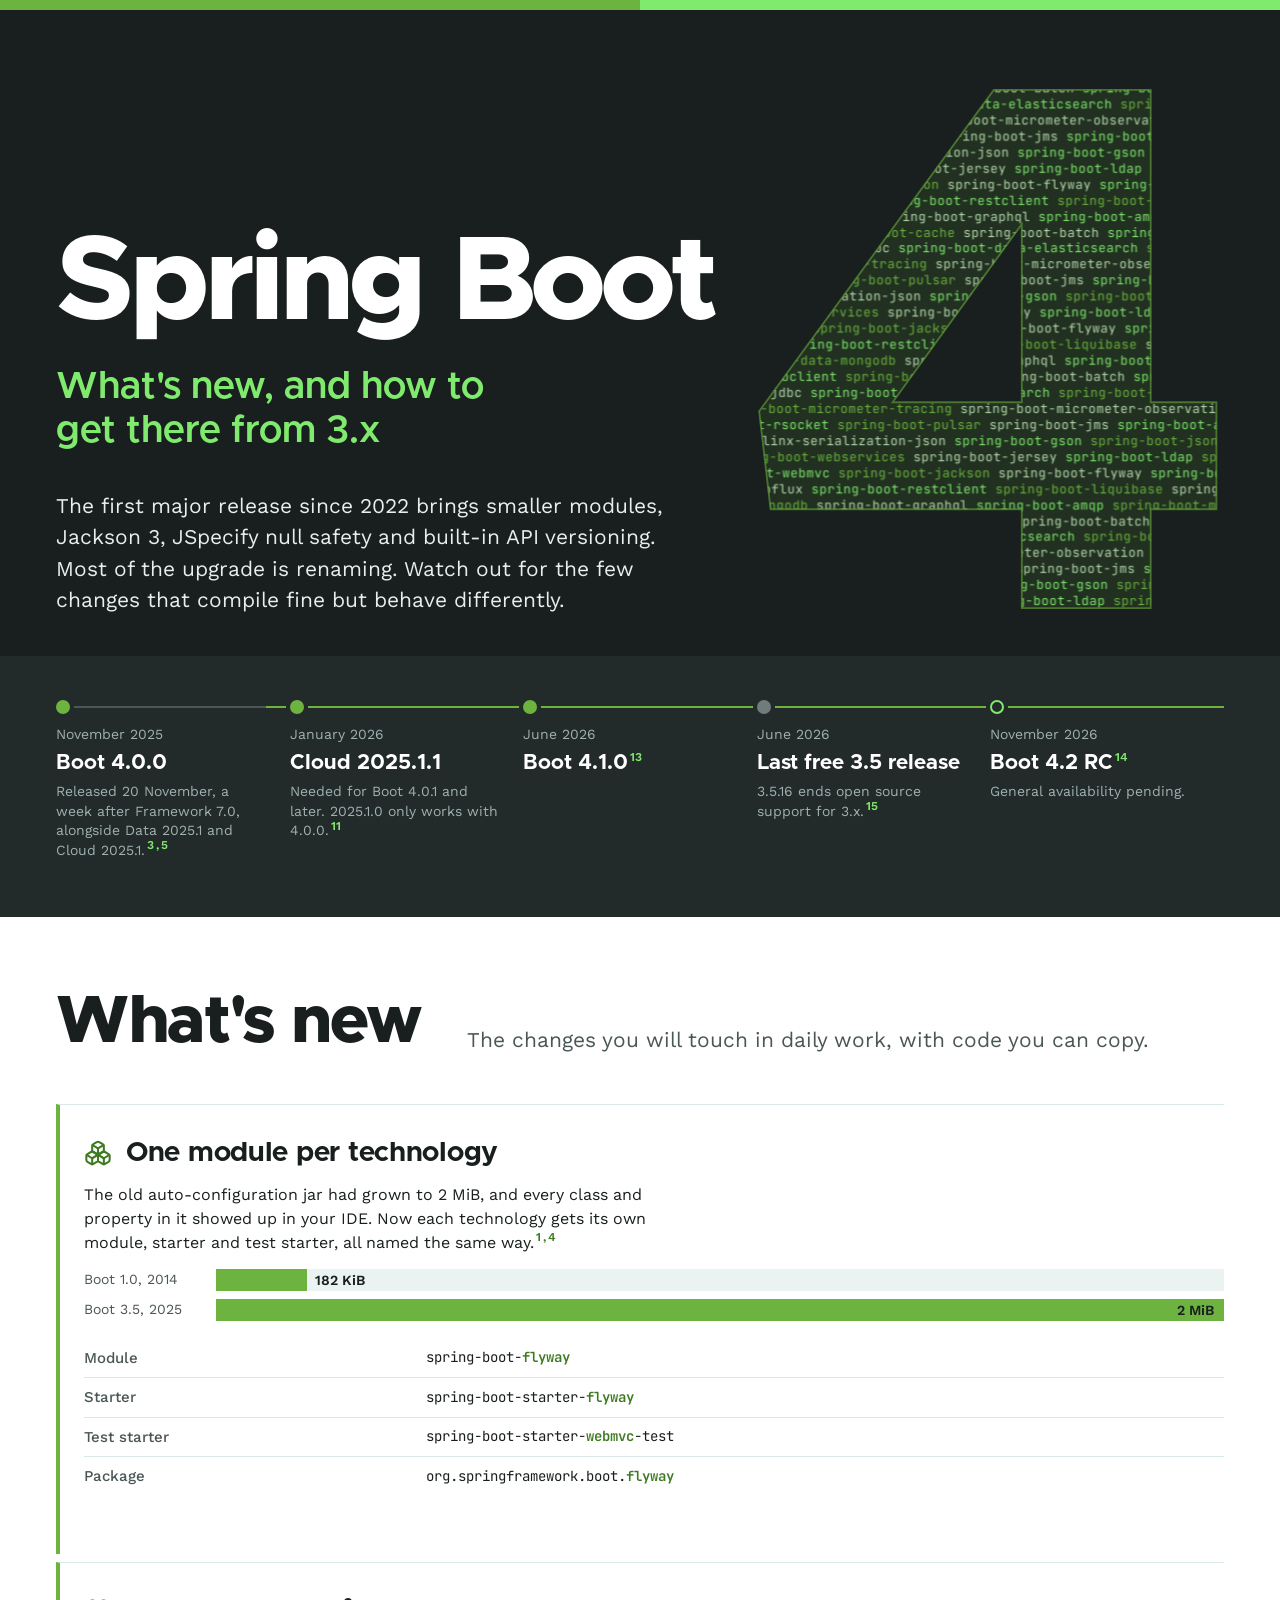
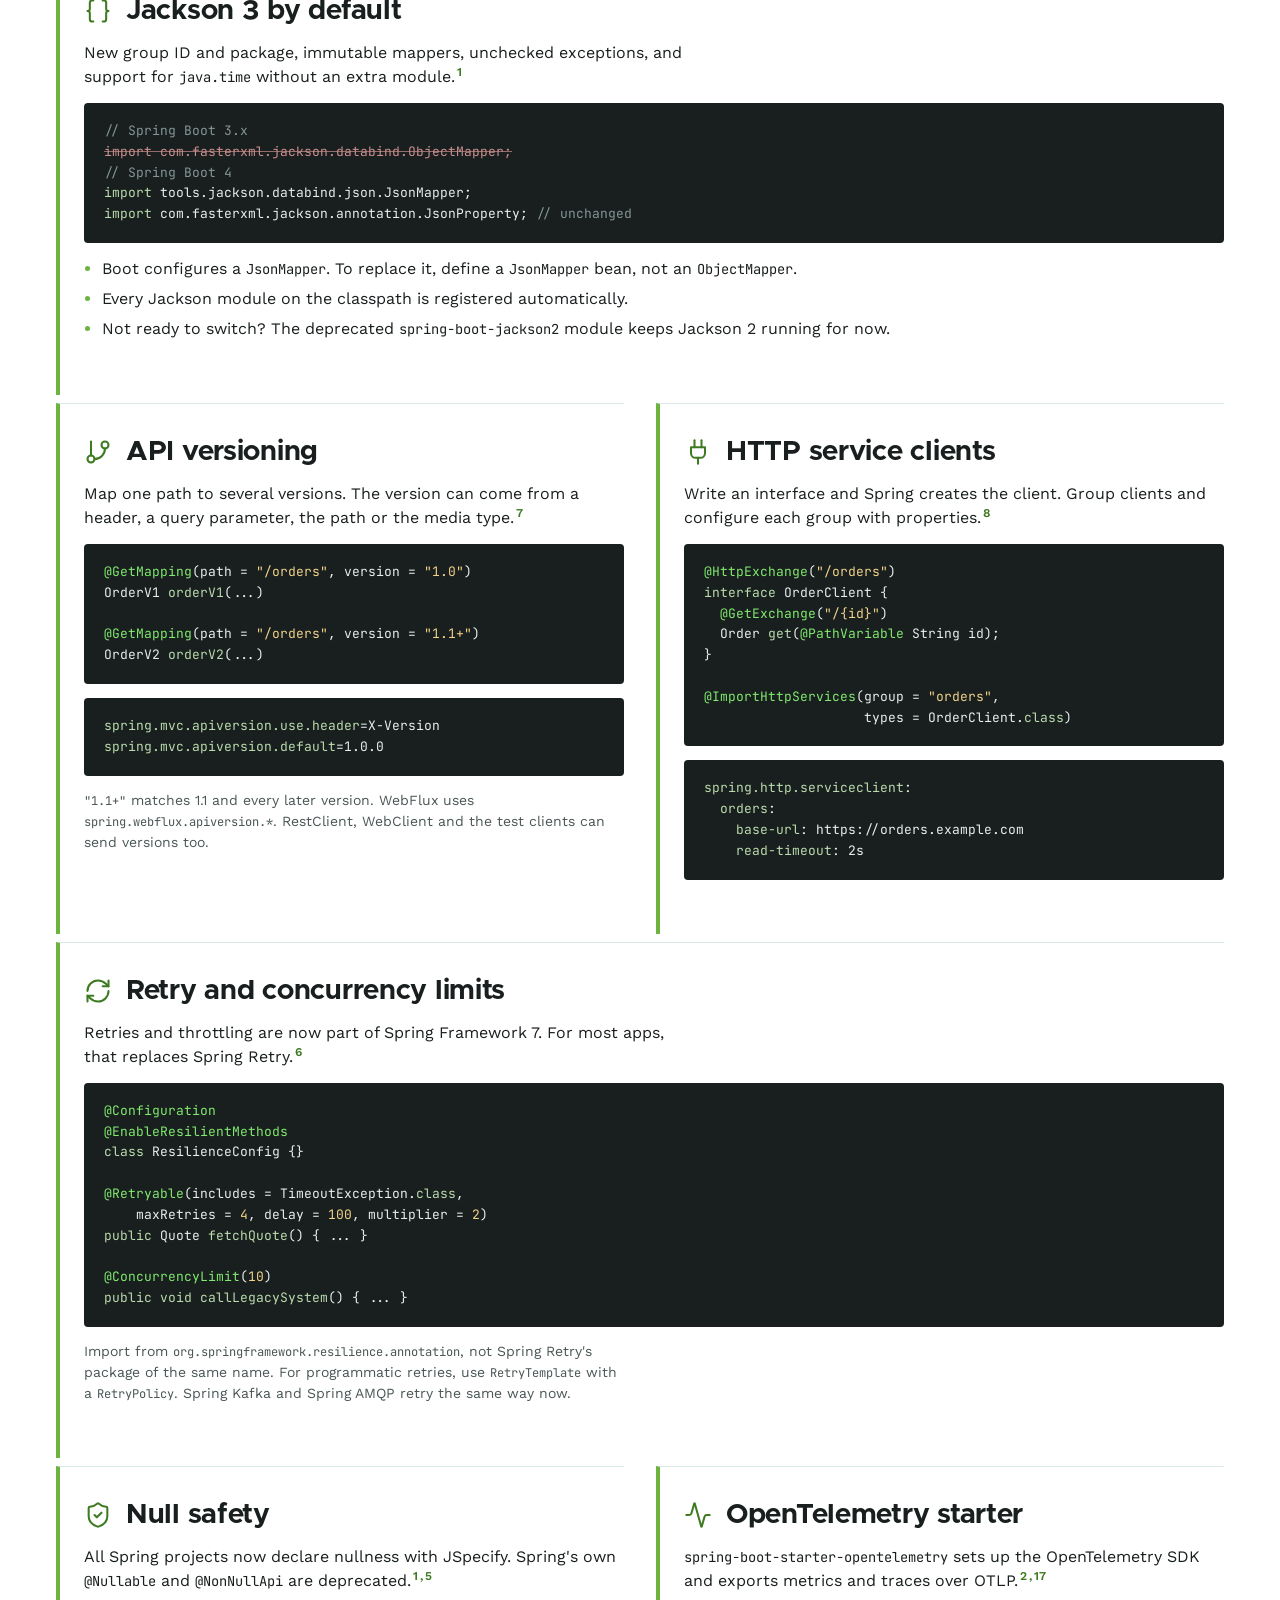
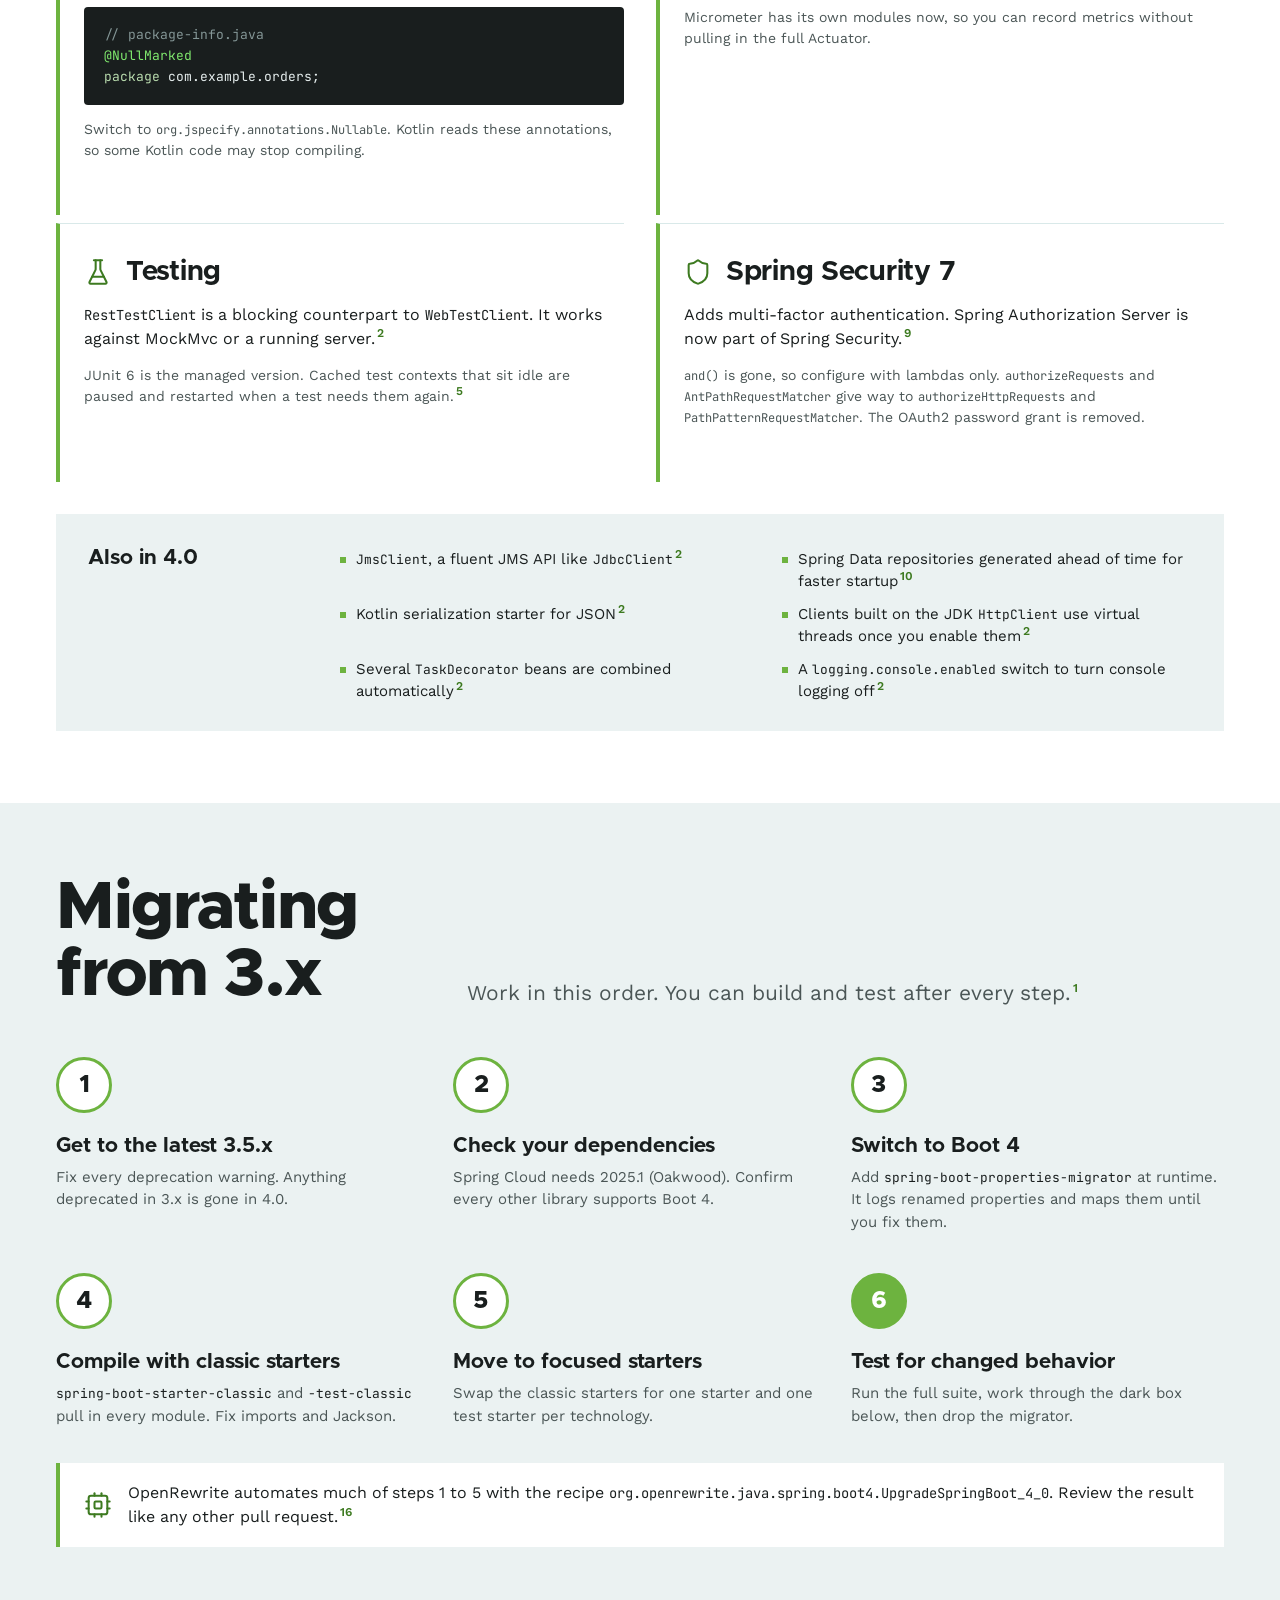
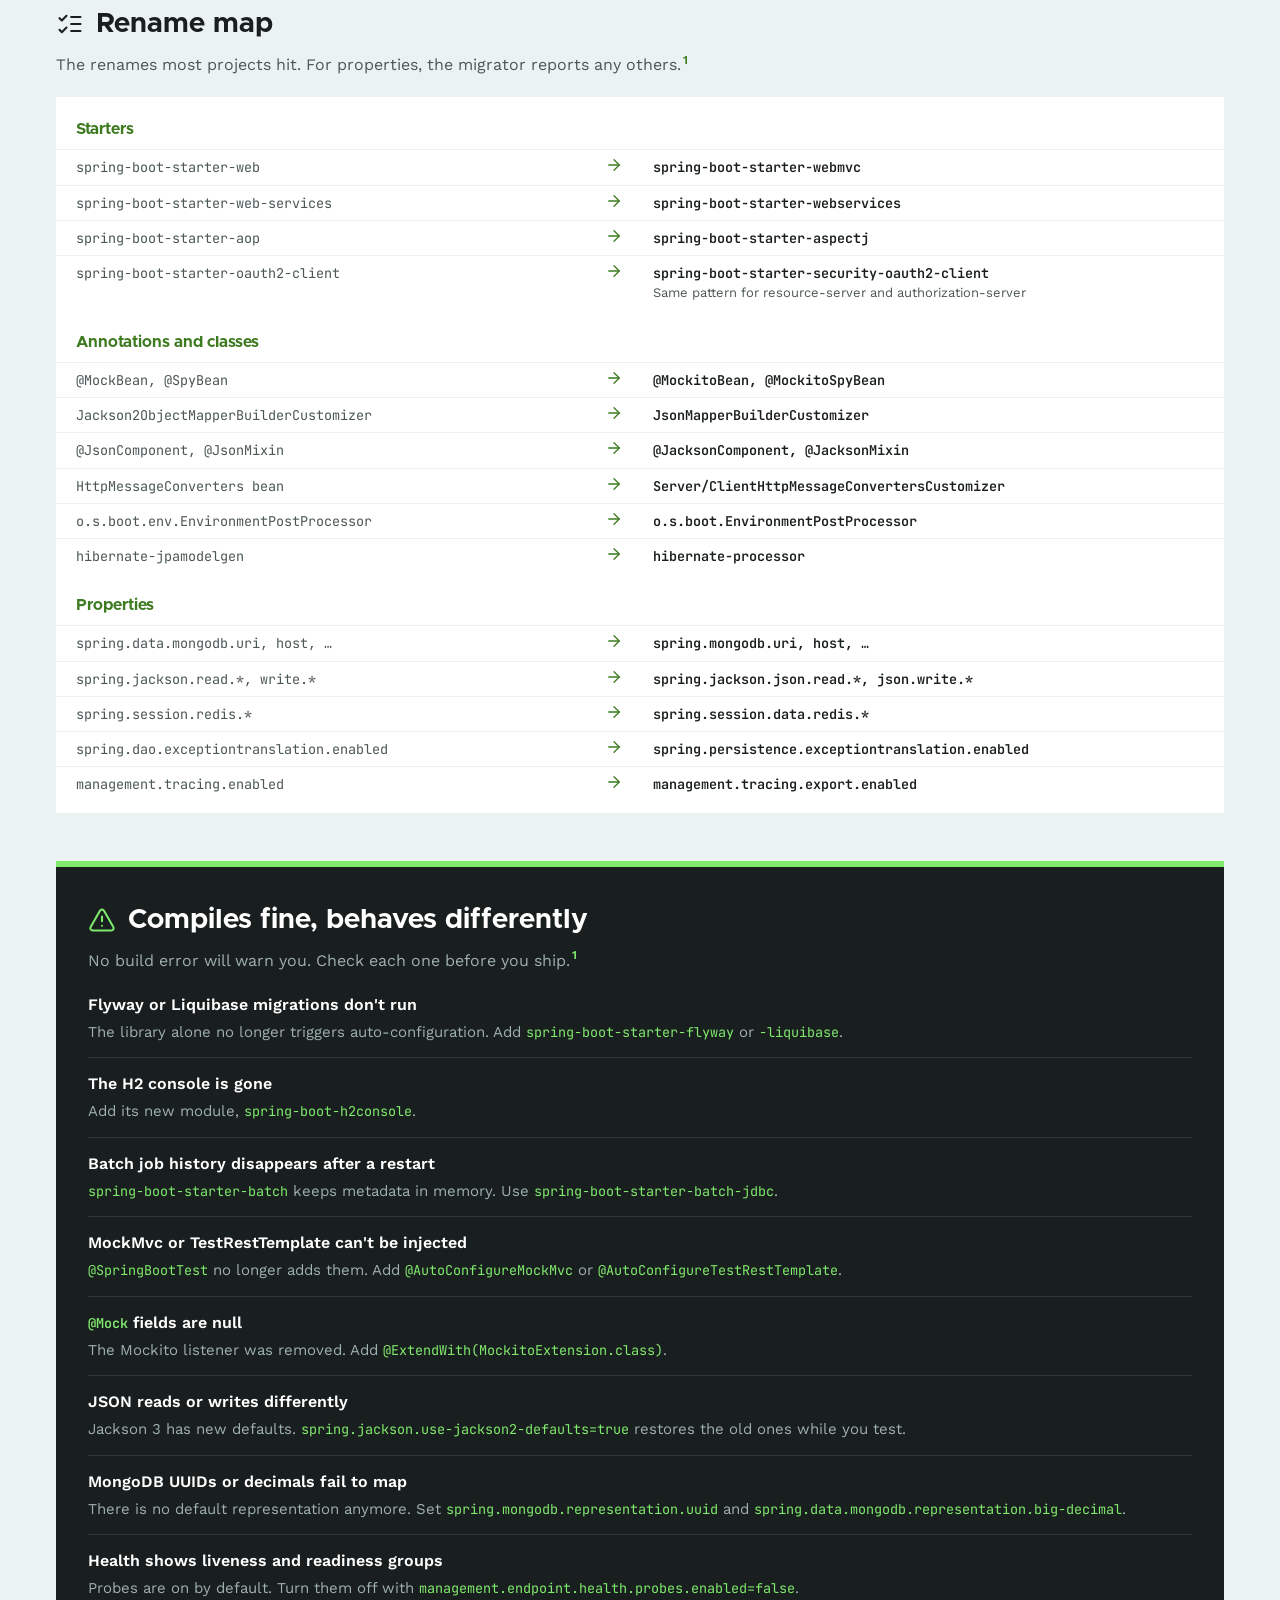
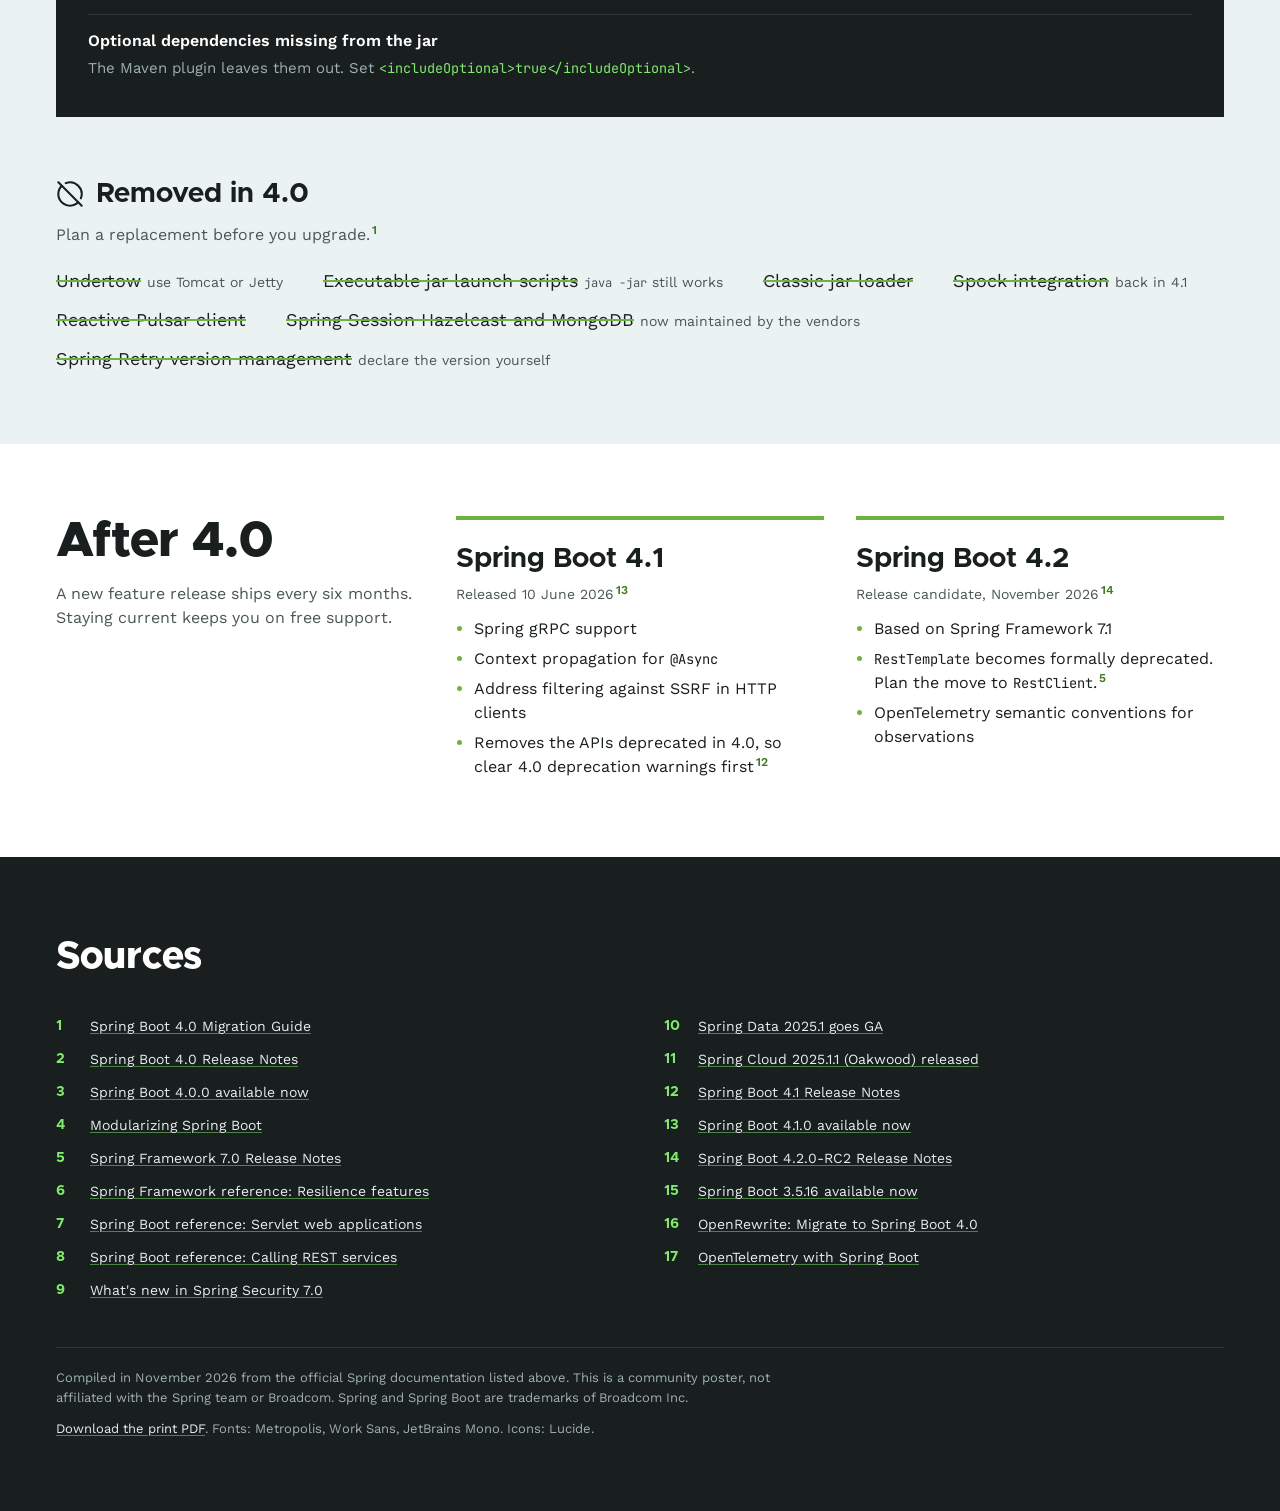
==== docs/index.html @ 16f7123a "Publish Spring Boot 4 migration page via GitHub Pages Static one-page guide to Spring Boot 4: new fe" ====
<!doctype html>
<html lang="en">
<head>
<meta charset="utf-8">
<meta name="viewport" content="width=device-width, initial-scale=1">
<title>Spring Boot 4: What's New and How to Migrate from 3.x</title>
<meta name="description" content="Spring Boot 4 on one page: modular starters, Jackson 3, JSpecify null safety, API versioning, HTTP service clients, and a 3.x to 4 migration checklist.">
<meta name="robots" content="index, follow, max-image-preview:large">
<link rel="canonical" href="https://mariolecker.github.io/spring-boot-4-migration/">
<meta name="theme-color" content="#191e1e">
<meta property="og:type" content="article">
<meta property="og:site_name" content="Spring Boot 4 poster">
<meta property="og:title" content="Spring Boot 4: What's New and How to Migrate from 3.x">
<meta property="og:description" content="Spring Boot 4 on one page: modular starters, Jackson 3, JSpecify null safety, API versioning, HTTP service clients, and a 3.x to 4 migration checklist.">
<meta property="og:url" content="https://mariolecker.github.io/spring-boot-4-migration/">
<meta property="og:image" content="https://mariolecker.github.io/spring-boot-4-migration/assets/img/og-image.png">
<meta property="og:image:width" content="1600">
<meta property="og:image:height" content="840">
<meta property="og:image:alt" content="Spring Boot 4 poster header">
<meta property="article:modified_time" content="2026-11-11">
<meta name="twitter:card" content="summary_large_image">
<meta name="twitter:title" content="Spring Boot 4: What's New and How to Migrate from 3.x">
<meta name="twitter:description" content="Spring Boot 4 on one page: modular starters, Jackson 3, JSpecify null safety, API versioning, HTTP service clients, and a 3.x to 4 migration checklist.">
<meta name="twitter:image" content="https://mariolecker.github.io/spring-boot-4-migration/assets/img/og-image.png">
<link rel="icon" href="assets/img/favicon.svg" type="image/svg+xml">
<link rel="apple-touch-icon" href="assets/img/apple-touch-icon.png">
<link rel="preload" href="assets/fonts/metropolis-latin-800-normal.woff2" as="font" type="font/woff2" crossorigin>
<link rel="stylesheet" href="assets/css/styles.css">
<link rel="stylesheet" href="assets/css/web.css">
<script type="application/ld+json">
{
  "@context": "https://schema.org",
  "@type": "TechArticle",
  "headline": "Spring Boot 4: What's New and How to Migrate from 3.x",
  "description": "Spring Boot 4 on one page: modular starters, Jackson 3, JSpecify null safety, API versioning, HTTP service clients, and a 3.x to 4 migration checklist.",
  "url": "https://mariolecker.github.io/spring-boot-4-migration/",
  "image": "https://mariolecker.github.io/spring-boot-4-migration/assets/img/og-image.png",
  "inLanguage": "en",
  "dateModified": "2026-11-11",
  "proficiencyLevel": "Intermediate",
  "keywords": "Spring Boot 4, Spring Boot 4 migration, Spring Boot 3 to 4, Spring Framework 7, Jackson 3, JSpecify, API versioning, HTTP service clients, Spring Boot starters",
  "about": [{"@type": "SoftwareApplication", "name": "Spring Boot", "softwareVersion": "4.0", "applicationCategory": "DeveloperApplication"}],
  "associatedMedia": {"@type": "MediaObject", "contentUrl": "https://mariolecker.github.io/spring-boot-4-migration/downloads/spring-boot-4-poster.pdf", "encodingFormat": "application/pdf"}
}
</script>
</head>
<body>

<!-- Icons: Lucide (ISC license), https://lucide.dev -->
<svg width="0" height="0" style="position:absolute" aria-hidden="true">
  <symbol id="i-boxes" viewBox="0 0 24 24"><path d="M2.97 12.92A2 2 0 0 0 2 14.63v3.24a2 2 0 0 0 .97 1.71l3 1.8a2 2 0 0 0 2.06 0L12 19v-5.5l-5-3-4.03 2.42Z"/><path d="m7 16.5-4.74-2.850"/><path d="m7 16.5 5-3"/><path d="M7 16.5v5.17"/><path d="M12 13.5V19l3.97 2.38a2 2 0 0 0 2.06 0l3-1.8a2 2 0 0 0 .97-1.71v-3.24a2 2 0 0 0-.97-1.71L17 10.5l-5 3Z"/><path d="m17 16.5-5-3"/><path d="m17 16.5 4.74-2.85"/><path d="M17 16.5v5.17"/><path d="M7.97 4.42A2 2 0 0 0 7 6.13v4.37l5 3 5-3V6.13a2 2 0 0 0-.97-1.71l-3-1.8a2 2 0 0 0-2.06 0l-3 1.8Z"/><path d="M12 8 7.26 5.15"/><path d="m12 8 4.74-2.85"/><path d="M12 13.5V8"/></symbol>
  <symbol id="i-braces" viewBox="0 0 24 24"><path d="M8 3H7a2 2 0 0 0-2 2v5a2 2 0 0 1-2 2 2 2 0 0 1 2 2v5c0 1.1.9 2 2 2h1"/><path d="M16 21h1a2 2 0 0 0 2-2v-5c0-1.1.9-2 2-2a2 2 0 0 1-2-2V5a2 2 0 0 0-2-2h-1"/></symbol>
  <symbol id="i-branch" viewBox="0 0 24 24"><line x1="6" x2="6" y1="3" y2="15"/><circle cx="18" cy="6" r="3"/><circle cx="6" cy="18" r="3"/><path d="M18 9a9 9 0 0 1-9 9"/></symbol>
  <symbol id="i-plug" viewBox="0 0 24 24"><path d="M12 22v-5"/><path d="M9 8V2"/><path d="M15 8V2"/><path d="M18 8v5a4 4 0 0 1-4 4h-4a4 4 0 0 1-4-4V8Z"/></symbol>
  <symbol id="i-retry" viewBox="0 0 24 24"><path d="M3 12a9 9 0 0 1 9-9 9.75 9.75 0 0 1 6.74 2.74L21 8"/><path d="M21 3v5h-5"/><path d="M21 12a9 9 0 0 1-9 9 9.75 9.75 0 0 1-6.74-2.74L3 16"/><path d="M8 16H3v5"/></symbol>
  <symbol id="i-shield-check" viewBox="0 0 24 24"><path d="M20 13c0 5-3.5 7.5-7.66 8.950a1 1 0 0 1-.67-.01C7.5 20.5 4 18 4 13V6a1 1 0 0 1 1-1c2 0 4.5-1.2 6.24-2.72a1.17 1.17 0 0 1 1.52 0C14.51 3.81 17 5 19 5a1 1 0 0 1 1 1z"/><path d="m9 12 2 2 4-4"/></symbol>
  <symbol id="i-shield" viewBox="0 0 24 24"><path d="M20 13c0 5-3.5 7.5-7.66 8.95a1 1 0 0 1-.67-.01C7.5 20.5 4 18 4 13V6a1 1 0 0 1 1-1c2 0 4.5-1.2 6.24-2.72a1.17 1.17 0 0 1 1.52 0C14.51 3.81 17 5 19 5a1 1 0 0 1 1 1z"/></symbol>
  <symbol id="i-activity" viewBox="0 0 24 24"><path d="M22 12h-2.48a2 2 0 0 0-1.93 1.46l-2.35 8.36a.25.25 0 0 1-.48 0L9.24 2.18a.25.25 0 0 0-.48 0l-2.35 8.36A2 2 0 0 1 4.49 12H2"/></symbol>
  <symbol id="i-flask" viewBox="0 0 24 24"><path d="M10 2v7.527a2 2 0 0 1-.211.896L4.72 20.55a1 1 0 0 0 .9 1.45h12.76a1 1 0 0 0 .9-1.45l-5.069-10.127A2 2 0 0 1 14 9.527V2"/><path d="M8.5 2h7"/><path d="M7 16h10"/></symbol>
  <symbol id="i-alert" viewBox="0 0 24 24"><path d="m21.73 18-8-14a2 2 0 0 0-3.48 0l-8 14A2 2 0 0 0 4 21h16a2 2 0 0 0 1.73-3"/><path d="M12 9v4"/><path d="M12 17h.01"/></symbol>
  <symbol id="i-arrow" viewBox="0 0 24 24"><path d="M5 12h14"/><path d="m12 5 7 7-7 7"/></symbol>
  <symbol id="i-checks" viewBox="0 0 24 24"><path d="m3 17 2 2 4-4"/><path d="m3 7 2 2 4-4"/><path d="M13 6h8"/><path d="M13 12h8"/><path d="M13 18h8"/></symbol>
  <symbol id="i-cpu" viewBox="0 0 24 24"><rect width="16" height="16" x="4" y="4" rx="2"/><rect width="6" height="6" x="9" y="9" rx="1"/><path d="M15 2v2"/><path d="M15 20v2"/><path d="M2 15h2"/><path d="M2 9h2"/><path d="M20 15h2"/><path d="M20 9h2"/><path d="M9 2v2"/><path d="M9 20v2"/></symbol>
  <symbol id="i-off" viewBox="0 0 24 24"><path d="m2 2 20 20"/><path d="M8.35 2.69A10 10 0 0 1 21.3 15.65"/><path d="M19.08 19.08A10 10 0 1 1 4.92 4.92"/></symbol>
</svg>

<main class="poster">

  <!-- ============ HEADER ============ -->
  <header class="masthead">
    <div class="masthead-main">
      <div>
        <h1>Spring Boot<span class="visually-hidden"> 4</span></h1>
        <p class="tagline">What's new, and how to get there from 3.x</p>
        <p class="lead">The first major release since 2022 brings smaller modules, Jackson 3, JSpecify null safety and built-in API versioning. Most of the upgrade is renaming. Watch out for the few changes that compile fine but behave differently.</p>
      </div>
      <figure class="four" id="four">
        <svg viewBox="30 54 502 566" role="img" aria-labelledby="four-title">
          <defs>
            <clipPath id="four-clip">
              <text x="282" y="612" text-anchor="middle" font-family="Metropolis, sans-serif" font-weight="800" font-size="800">4</text>
            </clipPath>
          </defs>
          <text class="glyph-fill" x="282" y="612" text-anchor="middle" font-family="Metropolis, sans-serif" font-weight="800" font-size="800">4</text>
          <g clip-path="url(#four-clip)" id="four-lines"></g>
          <text class="glyph-outline" x="282" y="612" text-anchor="middle" font-family="Metropolis, sans-serif" font-weight="800" font-size="800">4</text>
        </svg>
      </figure>
    </div>


    <ol class="timeline" aria-label="Release timeline">
      <li><time datetime="2025-11-20">November 2025</time><span class="ev">Boot 4.0.0</span><span class="note">Released 20 November, a week after Framework 7.0, alongside Data 2025.1 and Cloud 2025.1.<a class="ref" href="#src-3">3</a><a class="ref" href="#src-5">5</a></span></li>
      <li><time datetime="2026-01">January 2026</time><span class="ev">Cloud 2025.1.1</span><span class="note">Needed for Boot 4.0.1 and later. 2025.1.0 only works with 4.0.0.<a class="ref" href="#src-11">11</a></span></li>
      <li><time datetime="2026-06-10">June 2026</time><span class="ev">Boot 4.1.0<a class="ref" href="#src-13">13</a></span></li>
      <li class="past"><time datetime="2026-06-25">June 2026</time><span class="ev">Last free 3.5 release</span><span class="note">3.5.16 ends open source support for 3.x.<a class="ref" href="#src-15">15</a></span></li>
      <li class="next"><time datetime="2026-11">November 2026</time><span class="ev">Boot 4.2 RC<a class="ref" href="#src-14">14</a></span><span class="note">General availability pending.</span></li>
    </ol>
  </header>

  <!-- ============ WHAT'S NEW ============ -->
  <section class="section" aria-labelledby="new-title">
    <div class="section-head">
      <h2 id="new-title">What's new</h2>
      <p>The changes you will touch in daily work, with code you can copy.</p>
    </div>

    <div class="features">

      <article class="feature wide">
        <header><svg class="icon" aria-hidden="true"><use href="#i-boxes"/></svg><h3>One module per technology</h3></header>
        <p>The old auto-configuration jar had grown to 2 MiB, and every class and property in it showed up in your IDE. Now each technology gets its own module, starter and test starter, all named the same way.<a class="ref" href="#src-1">1</a><a class="ref" href="#src-4">4</a></p>
        <div class="sizebar" aria-label="Size of spring-boot-autoconfigure over time">
          <div class="row"><span>Boot 1.0, 2014</span><div class="bar"><span style="width:9%"></span><b style="--w:9%">182 KiB</b></div></div>
          <div class="row"><span>Boot 3.5, 2025</span><div class="bar"><span style="width:100%"></span><b class="in">2 MiB</b></div></div>
        </div>
        <table class="naming">
          <tr><th scope="row">Module</th><td>spring-boot-<var>flyway</var></td></tr>
          <tr><th scope="row">Starter</th><td>spring-boot-starter-<var>flyway</var></td></tr>
          <tr><th scope="row">Test starter</th><td>spring-boot-starter-<var>webmvc</var>-test</td></tr>
          <tr><th scope="row">Package</th><td>org.springframework.boot.<var>flyway</var></td></tr>
        </table>
      </article>

      <article class="feature wide">
        <header><svg class="icon" aria-hidden="true"><use href="#i-braces"/></svg><h3>Jackson 3 by default</h3></header>
        <p>New group ID and package, immutable mappers, unchecked exceptions, and support for <code>java.time</code> without an extra module.<a class="ref" href="#src-1">1</a></p>
<pre><code><span class="cm">// Spring Boot 3.x</span>
<span class="del">import com.fasterxml.jackson.databind.ObjectMapper;</span>
<span class="cm">// Spring Boot 4</span>
<span class="kw">import</span> tools.jackson.databind.json.JsonMapper;
<span class="kw">import</span> com.fasterxml.jackson.annotation.JsonProperty; <span class="cm">// unchanged</span></code></pre>
        <ul>
          <li>Boot configures a <code>JsonMapper</code>. To replace it, define a <code>JsonMapper</code> bean, not an <code>ObjectMapper</code>.</li>
          <li>Every Jackson module on the classpath is registered automatically.</li>
          <li>Not ready to switch? The deprecated <code>spring-boot-jackson2</code> module keeps Jackson 2 running for now.</li>
        </ul>
      </article>

      <article class="feature">
        <header><svg class="icon" aria-hidden="true"><use href="#i-branch"/></svg><h3>API versioning</h3></header>
        <p>Map one path to several versions. The version can come from a header, a query parameter, the path or the media type.<a class="ref" href="#src-7">7</a></p>
<pre><code><span class="an">@GetMapping</span>(path = <span class="st">"/orders"</span>, version = <span class="st">"1.0"</span>)
OrderV1 <span class="kw">orderV1</span>(...)

<span class="an">@GetMapping</span>(path = <span class="st">"/orders"</span>, version = <span class="st">"1.1+"</span>)
OrderV2 <span class="kw">orderV2</span>(...)</code></pre>
<pre><code><span class="key">spring.mvc.apiversion.use.header</span>=X-Version
<span class="key">spring.mvc.apiversion.default</span>=1.0.0</code></pre>
        <p class="small"><code>"1.1+"</code> matches 1.1 and every later version. WebFlux uses <code>spring.webflux.apiversion.*</code>. RestClient, WebClient and the test clients can send versions too.</p>
      </article>

      <article class="feature">
        <header><svg class="icon" aria-hidden="true"><use href="#i-plug"/></svg><h3>HTTP service clients</h3></header>
        <p>Write an interface and Spring creates the client. Group clients and configure each group with properties.<a class="ref" href="#src-8">8</a></p>
<pre><code><span class="an">@HttpExchange</span>(<span class="st">"/orders"</span>)
<span class="kw">interface</span> OrderClient {
  <span class="an">@GetExchange</span>(<span class="st">"/{id}"</span>)
  Order <span class="kw">get</span>(<span class="an">@PathVariable</span> String id);
}

<span class="an">@ImportHttpServices</span>(group = <span class="st">"orders"</span>,
                    types = OrderClient.<span class="kw">class</span>)</code></pre>
<pre><code><span class="key">spring.http.serviceclient</span>:
  <span class="key">orders</span>:
    <span class="key">base-url</span>: https://orders.example.com
    <span class="key">read-timeout</span>: 2s</code></pre>
      </article>

      <article class="feature full-mid">
        <header><svg class="icon" aria-hidden="true"><use href="#i-retry"/></svg><h3>Retry and concurrency limits</h3></header>
        <p>Retries and throttling are now part of Spring Framework 7. For most apps, that replaces Spring Retry.<a class="ref" href="#src-6">6</a></p>
<pre><code><span class="an">@Configuration</span>
<span class="an">@EnableResilientMethods</span>
<span class="kw">class</span> ResilienceConfig {}

<span class="an">@Retryable</span>(includes = TimeoutException.<span class="kw">class</span>,
    maxRetries = <span class="st">4</span>, delay = <span class="st">100</span>, multiplier = <span class="st">2</span>)
<span class="kw">public</span> Quote <span class="kw">fetchQuote</span>() { ... }

<span class="an">@ConcurrencyLimit</span>(<span class="st">10</span>)
<span class="kw">public void</span> <span class="kw">callLegacySystem</span>() { ... }</code></pre>
        <p class="small">Import from <code>org.springframework.resilience.annotation</code>, not Spring Retry's package of the same name. For programmatic retries, use <code>RetryTemplate</code> with a <code>RetryPolicy</code>. Spring Kafka and Spring AMQP retry the same way now.</p>
      </article>

      <article class="feature narrow">
        <header><svg class="icon" aria-hidden="true"><use href="#i-shield-check"/></svg><h3>Null safety</h3></header>
        <p>All Spring projects now declare nullness with JSpecify. Spring's own <code>@Nullable</code> and <code>@NonNullApi</code> are deprecated.<a class="ref" href="#src-1">1</a><a class="ref" href="#src-5">5</a></p>
<pre><code><span class="cm">// package-info.java</span>
<span class="an">@NullMarked</span>
<span class="kw">package</span> com.example.orders;</code></pre>
        <p class="small">Switch to <code>org.jspecify.annotations.Nullable</code>. Kotlin reads these annotations, so some Kotlin code may stop compiling.</p>
      </article>

      <article class="feature narrow">
        <header><svg class="icon" aria-hidden="true"><use href="#i-activity"/></svg><h3>OpenTelemetry starter</h3></header>
        <p><code>spring-boot-starter-opentelemetry</code> sets up the OpenTelemetry SDK and exports metrics and traces over OTLP.<a class="ref" href="#src-2">2</a><a class="ref" href="#src-17">17</a></p>
        <p class="small">Micrometer has its own modules now, so you can record metrics without pulling in the full Actuator.</p>
      </article>

      <article class="feature narrow">
        <header><svg class="icon" aria-hidden="true"><use href="#i-flask"/></svg><h3>Testing</h3></header>
        <p><code>RestTestClient</code> is a blocking counterpart to <code>WebTestClient</code>. It works against MockMvc or a running server.<a class="ref" href="#src-2">2</a></p>
        <p class="small">JUnit 6 is the managed version. Cached test contexts that sit idle are paused and restarted when a test needs them again.<a class="ref" href="#src-5">5</a></p>
      </article>

      <article class="feature narrow">
        <header><svg class="icon" aria-hidden="true"><use href="#i-shield"/></svg><h3>Spring Security 7</h3></header>
        <p>Adds multi-factor authentication. Spring Authorization Server is now part of Spring Security.<a class="ref" href="#src-9">9</a></p>
        <p class="small"><code>and()</code> is gone, so configure with lambdas only. <code>authorizeRequests</code> and <code>AntPathRequestMatcher</code> give way to <code>authorizeHttpRequests</code> and <code>PathPatternRequestMatcher</code>. The OAuth2 password grant is removed.</p>
      </article>
    </div>

    <div class="also">
      <h3>Also in 4.0</h3>
      <ul>
        <li><code>JmsClient</code>, a fluent JMS API like <code>JdbcClient</code><a class="ref" href="#src-2">2</a></li>
        <li>Spring Data repositories generated ahead of time for faster startup<a class="ref" href="#src-10">10</a></li>
        <li>Kotlin serialization starter for JSON<a class="ref" href="#src-2">2</a></li>
        <li>Clients built on the JDK <code>HttpClient</code> use virtual threads once you enable them<a class="ref" href="#src-2">2</a></li>
        <li>Several <code>TaskDecorator</code> beans are combined automatically<a class="ref" href="#src-2">2</a></li>
        <li>A <code>logging.console.enabled</code> switch to turn console logging off<a class="ref" href="#src-2">2</a></li>
      </ul>
    </div>
  </section>

  <!-- ============ MIGRATION ============ -->
  <section class="section migration" aria-labelledby="mig-title">
    <div class="section-head">
      <h2 id="mig-title">Migrating from 3.x</h2>
      <p>Work in this order. You can build and test after every step.<a class="ref" href="#src-1">1</a></p>
    </div>

    <ol class="route">
      <li><h3>Get to the latest 3.5.x</h3><p>Fix every deprecation warning. Anything deprecated in 3.x is gone in 4.0.</p></li>
      <li><h3>Check your dependencies</h3><p>Spring Cloud needs 2025.1 (Oakwood). Confirm every other library supports Boot 4.</p></li>
      <li><h3>Switch to Boot 4</h3><p>Add <code>spring-boot-properties-migrator</code> at runtime. It logs renamed properties and maps them until you fix them.</p></li>
      <li><h3>Compile with classic starters</h3><p><code>spring-boot-starter-classic</code> and <code>-test-classic</code> pull in every module. Fix imports and Jackson.</p></li>
      <li><h3>Move to focused starters</h3><p>Swap the classic starters for one starter and one test starter per technology.</p></li>
      <li><h3>Test for changed behavior</h3><p>Run the full suite, work through the dark box below, then drop the migrator.</p></li>
    </ol>

    <div class="automate">
      <svg class="icon" aria-hidden="true"><use href="#i-cpu"/></svg>
      <p>OpenRewrite automates much of steps 1 to 5 with the recipe <code>org.openrewrite.java.spring.boot4.UpgradeSpringBoot_4_0</code>. Review the result like any other pull request.<a class="ref" href="#src-16">16</a></p>
    </div>

    <div class="migrate-grid">
      <div>
        <h3 class="panel-title"><svg class="icon" aria-hidden="true"><use href="#i-checks"/></svg>Rename map</h3>
        <p class="panel-intro">The renames most projects hit. For properties, the migrator reports any others.<a class="ref" href="#src-1">1</a></p>
        <table class="renames">
          <caption class="visually-hidden">Old names in Spring Boot 3 and their replacements in Spring Boot 4</caption>
          <tbody>
            <tr><th colspan="3" scope="colgroup">Starters</th></tr>
            <tr><td class="old">spring-boot-starter-web</td><td class="arrow"><svg class="icon" aria-label="becomes"><use href="#i-arrow"/></svg></td><td class="new">spring-boot-starter-webmvc</td></tr>
            <tr><td class="old">spring-boot-starter-web-services</td><td class="arrow"><svg class="icon" aria-label="becomes"><use href="#i-arrow"/></svg></td><td class="new">spring-boot-starter-webservices</td></tr>
            <tr><td class="old">spring-boot-starter-aop</td><td class="arrow"><svg class="icon" aria-label="becomes"><use href="#i-arrow"/></svg></td><td class="new">spring-boot-starter-aspectj</td></tr>
            <tr><td class="old">spring-boot-starter-oauth2-client</td><td class="arrow"><svg class="icon" aria-label="becomes"><use href="#i-arrow"/></svg></td><td class="new">spring-boot-starter-security-oauth2-client<span class="why">Same pattern for resource-server and authorization-server</span></td></tr>
          </tbody>
          <tbody>
            <tr><th colspan="3" scope="colgroup">Annotations and classes</th></tr>
            <tr><td class="old">@MockBean, @SpyBean</td><td class="arrow"><svg class="icon" aria-label="becomes"><use href="#i-arrow"/></svg></td><td class="new">@MockitoBean, @MockitoSpyBean</td></tr>
            <tr><td class="old">Jackson2ObjectMapperBuilderCustomizer</td><td class="arrow"><svg class="icon" aria-label="becomes"><use href="#i-arrow"/></svg></td><td class="new">JsonMapperBuilderCustomizer</td></tr>
            <tr><td class="old">@JsonComponent, @JsonMixin</td><td class="arrow"><svg class="icon" aria-label="becomes"><use href="#i-arrow"/></svg></td><td class="new">@JacksonComponent, @JacksonMixin</td></tr>
            <tr><td class="old">HttpMessageConverters bean</td><td class="arrow"><svg class="icon" aria-label="becomes"><use href="#i-arrow"/></svg></td><td class="new">Server/ClientHttpMessageConvertersCustomizer</td></tr>
            <tr><td class="old">o.s.boot.env.EnvironmentPostProcessor</td><td class="arrow"><svg class="icon" aria-label="becomes"><use href="#i-arrow"/></svg></td><td class="new">o.s.boot.EnvironmentPostProcessor</td></tr>
            <tr><td class="old">hibernate-jpamodelgen</td><td class="arrow"><svg class="icon" aria-label="becomes"><use href="#i-arrow"/></svg></td><td class="new">hibernate-processor</td></tr>
          </tbody>
          <tbody>
            <tr><th colspan="3" scope="colgroup">Properties</th></tr>
            <tr><td class="old">spring.data.mongodb.uri, host, …</td><td class="arrow"><svg class="icon" aria-label="becomes"><use href="#i-arrow"/></svg></td><td class="new">spring.mongodb.uri, host, …</td></tr>
            <tr><td class="old">spring.jackson.read.*, write.*</td><td class="arrow"><svg class="icon" aria-label="becomes"><use href="#i-arrow"/></svg></td><td class="new">spring.jackson.json.read.*, json.write.*</td></tr>
            <tr><td class="old">spring.session.redis.*</td><td class="arrow"><svg class="icon" aria-label="becomes"><use href="#i-arrow"/></svg></td><td class="new">spring.session.data.redis.*</td></tr>
            <tr><td class="old">spring.dao.exceptiontranslation.enabled</td><td class="arrow"><svg class="icon" aria-label="becomes"><use href="#i-arrow"/></svg></td><td class="new">spring.persistence.exceptiontranslation.enabled</td></tr>
            <tr><td class="old">management.tracing.enabled</td><td class="arrow"><svg class="icon" aria-label="becomes"><use href="#i-arrow"/></svg></td><td class="new">management.tracing.export.enabled</td></tr>
          </tbody>
        </table>
      </div>

      <aside class="breakers" aria-labelledby="breakers-title">
        <h3 class="panel-title" id="breakers-title"><svg class="icon" aria-hidden="true"><use href="#i-alert"/></svg>Compiles fine, behaves differently</h3>
        <p class="panel-intro">No build error will warn you. Check each one before you ship.<a class="ref" href="#src-1">1</a></p>
        <dl>
          <dt>Flyway or Liquibase migrations don't run</dt>
          <dd>The library alone no longer triggers auto-configuration. Add <code>spring-boot-starter-flyway</code> or <code>-liquibase</code>.</dd>
          <dt>The H2 console is gone</dt>
          <dd>Add its new module, <code>spring-boot-h2console</code>.</dd>
          <dt>Batch job history disappears after a restart</dt>
          <dd><code>spring-boot-starter-batch</code> keeps metadata in memory. Use <code>spring-boot-starter-batch-jdbc</code>.</dd>
          <dt>MockMvc or TestRestTemplate can't be injected</dt>
          <dd><code>@SpringBootTest</code> no longer adds them. Add <code>@AutoConfigureMockMvc</code> or <code>@AutoConfigureTestRestTemplate</code>.</dd>
          <dt><code>@Mock</code> fields are null</dt>
          <dd>The Mockito listener was removed. Add <code>@ExtendWith(MockitoExtension.class)</code>.</dd>
          <dt>JSON reads or writes differently</dt>
          <dd>Jackson 3 has new defaults. <code>spring.jackson.use-jackson2-defaults=true</code> restores the old ones while you test.</dd>
          <dt>MongoDB UUIDs or decimals fail to map</dt>
          <dd>There is no default representation anymore. Set <code>spring.mongodb.representation.uuid</code> and <code>spring.data.mongodb.representation.big-decimal</code>.</dd>
          <dt>Health shows liveness and readiness groups</dt>
          <dd>Probes are on by default. Turn them off with <code>management.endpoint.health.probes.enabled=false</code>.</dd>
          <dt>Optional dependencies missing from the jar</dt>
          <dd>The Maven plugin leaves them out. Set <code>&lt;includeOptional&gt;true&lt;/includeOptional&gt;</code>.</dd>
        </dl>
      </aside>
    </div>

    <div class="removed">
      <h3 class="panel-title"><svg class="icon" aria-hidden="true"><use href="#i-off"/></svg>Removed in 4.0</h3>
      <p class="panel-intro">Plan a replacement before you upgrade.<a class="ref" href="#src-1">1</a></p>
      <ul>
        <li><s>Undertow</s><span class="aside">use Tomcat or Jetty</span></li>
        <li><s>Executable jar launch scripts</s><span class="aside"><code>java -jar</code> still works</span></li>
        <li><s>Classic jar loader</s></li>
        <li><s>Spock integration</s><span class="aside">back in 4.1</span></li>
        <li><s>Reactive Pulsar client</s></li>
        <li><s>Spring Session Hazelcast and MongoDB</s><span class="aside">now maintained by the vendors</span></li>
        <li><s>Spring Retry version management</s><span class="aside">declare the version yourself</span></li>
      </ul>
    </div>
  </section>

  <!-- ============ AFTER 4.0 ============ -->
  <section class="section" aria-labelledby="after-title">
    <div class="after">
      <div>
        <h2 id="after-title">After 4.0</h2>
        <p>A new feature release ships every six months. Staying current keeps you on free support.</p>
      </div>
      <section aria-labelledby="v41">
        <h3 id="v41">Spring Boot 4.1</h3>
        <p class="when">Released 10 June 2026<a class="ref" href="#src-13">13</a></p>
        <ul>
          <li>Spring gRPC support</li>
          <li>Context propagation for <code>@Async</code></li>
          <li>Address filtering against SSRF in HTTP clients</li>
          <li>Removes the APIs deprecated in 4.0, so clear 4.0 deprecation warnings first<a class="ref" href="#src-12">12</a></li>
        </ul>
      </section>
      <section aria-labelledby="v42">
        <h3 id="v42">Spring Boot 4.2</h3>
        <p class="when">Release candidate, November 2026<a class="ref" href="#src-14">14</a></p>
        <ul>
          <li>Based on Spring Framework 7.1</li>
          <li><code>RestTemplate</code> becomes formally deprecated. Plan the move to <code>RestClient</code>.<a class="ref" href="#src-5">5</a></li>
          <li>OpenTelemetry semantic conventions for observations</li>
        </ul>
      </section>
    </div>
  </section>

  <!-- ============ SOURCES ============ -->
  <footer class="section sources" aria-labelledby="src-title">
    <h2 id="src-title">Sources</h2>
    <ol>
      <li id="src-1"><a href="https://github.com/spring-projects/spring-boot/wiki/Spring-Boot-4.0-Migration-Guide">Spring Boot 4.0 Migration Guide</a></li>
      <li id="src-2"><a href="https://github.com/spring-projects/spring-boot/wiki/Spring-Boot-4.0-Release-Notes">Spring Boot 4.0 Release Notes</a></li>
      <li id="src-3"><a href="https://spring.io/blog/2025/11/20/spring-boot-4-0-0-available-now">Spring Boot 4.0.0 available now</a></li>
      <li id="src-4"><a href="https://spring.io/blog/2025/10/28/modularizing-spring-boot">Modularizing Spring Boot</a></li>
      <li id="src-5"><a href="https://github.com/spring-projects/spring-framework/wiki/Spring-Framework-7.0-Release-Notes">Spring Framework 7.0 Release Notes</a></li>
      <li id="src-6"><a href="https://docs.spring.io/spring-framework/reference/core/resilience.html">Spring Framework reference: Resilience features</a></li>
      <li id="src-7"><a href="https://docs.spring.io/spring-boot/reference/web/servlet.html">Spring Boot reference: Servlet web applications</a></li>
      <li id="src-8"><a href="https://docs.spring.io/spring-boot/reference/io/rest-client.html">Spring Boot reference: Calling REST services</a></li>
      <li id="src-9"><a href="https://docs.spring.io/spring-security/reference/7.0/whats-new.html">What's new in Spring Security 7.0</a></li>
      <li id="src-10"><a href="https://spring.io/blog/2025/11/14/spring-data-2025-1-goes-ga/">Spring Data 2025.1 goes GA</a></li>
      <li id="src-11"><a href="https://spring.io/blog/2026/01/29/spring-cloud-2025-1-1-aka-oakwood-has-been-released/">Spring Cloud 2025.1.1 (Oakwood) released</a></li>
      <li id="src-12"><a href="https://github.com/spring-projects/spring-boot/wiki/Spring-Boot-4.1-Release-Notes">Spring Boot 4.1 Release Notes</a></li>
      <li id="src-13"><a href="https://spring.io/blog/2026/06/10/spring-boot-4/">Spring Boot 4.1.0 available now</a></li>
      <li id="src-14"><a href="https://github.com/spring-projects/spring-boot/wiki/Spring-Boot-4.2.0-RC2-Release-Notes">Spring Boot 4.2.0-RC2 Release Notes</a></li>
      <li id="src-15"><a href="https://spring.io/blog/2026/06/25/spring-boot-3-5-16-available-now/">Spring Boot 3.5.16 available now</a></li>
      <li id="src-16"><a href="https://docs.openrewrite.org/recipes/java/spring/boot4/upgradespringboot_4_0-community-edition">OpenRewrite: Migrate to Spring Boot 4.0</a></li>
      <li id="src-17"><a href="https://spring.io/blog/2025/11/18/opentelemetry-with-spring-boot/">OpenTelemetry with Spring Boot</a></li>
    </ol>
    <div class="fine">
      <p>Compiled in November 2026 from the official Spring documentation listed above. This is a community poster, not affiliated with the Spring team or Broadcom. Spring and Spring Boot are trademarks of Broadcom Inc.</p>
      <p><span class="no-print"><a href="downloads/spring-boot-4-poster.pdf" download>Download the print PDF</a>. </span>Fonts: Metropolis, Work Sans, JetBrains Mono. Icons: Lucide.</p>
    </div>
  </footer>

</main>

<script src="assets/js/poster.js" defer></script>
</body>
</html>
---- docs/assets/css/styles.css ----
/* Spring Boot 4 poster
   Colors from spring.io, fonts self-hosted (no third-party requests). */

@font-face { font-family: "Metropolis"; font-weight: 400; font-display: swap; src: url("../fonts/metropolis-latin-400-normal.woff2") format("woff2"); }
@font-face { font-family: "Metropolis"; font-weight: 600; font-display: swap; src: url("../fonts/metropolis-latin-600-normal.woff2") format("woff2"); }
@font-face { font-family: "Metropolis"; font-weight: 700; font-display: swap; src: url("../fonts/metropolis-latin-700-normal.woff2") format("woff2"); }
@font-face { font-family: "Metropolis"; font-weight: 800; font-display: block; src: url("../fonts/metropolis-latin-800-normal.woff2") format("woff2"); }
@font-face { font-family: "Work Sans"; font-weight: 400; font-display: swap; src: url("../fonts/work-sans-latin-400-normal.woff2") format("woff2"); }
@font-face { font-family: "Work Sans"; font-weight: 400; font-style: italic; font-display: swap; src: url("../fonts/work-sans-latin-400-italic.woff2") format("woff2"); }
@font-face { font-family: "Work Sans"; font-weight: 500; font-display: swap; src: url("../fonts/work-sans-latin-500-normal.woff2") format("woff2"); }
@font-face { font-family: "Work Sans"; font-weight: 600; font-display: swap; src: url("../fonts/work-sans-latin-600-normal.woff2") format("woff2"); }
@font-face { font-family: "JetBrains Mono"; font-weight: 400; font-display: swap; src: url("../fonts/jetbrains-mono-latin-400-normal.woff2") format("woff2"); }
@font-face { font-family: "JetBrains Mono"; font-weight: 600; font-display: swap; src: url("../fonts/jetbrains-mono-latin-600-normal.woff2") format("woff2"); }

:root {
  --green: #6db33f;        /* Spring green: rules, route, graphics */
  --leaf: #80ea6e;         /* bright green, dark surfaces only */
  --green-ink: #3d7a20;    /* green text on white, AA contrast */
  --night: #191e1e;        /* spring.io dark */
  --night-2: #232a2a;
  --mist: #ebf2f2;
  --mist-line: #d9e9e9;
  --paper: #ffffff;
  --ink: #191e1e;
  --ink-soft: #4b5656;
  --on-night: #e6eeee;
  --on-night-soft: #9fb0b0;

  --display: "Metropolis", "Work Sans", system-ui, sans-serif;
  --text: "Work Sans", system-ui, sans-serif;
  --mono: "JetBrains Mono", ui-monospace, "Cascadia Code", Consolas, monospace;

  --pad-x: 80px;
  --gap: 32px;
}

*, *::before, *::after { box-sizing: border-box; }

html { -webkit-text-size-adjust: 100%; }

body {
  margin: 0;
  background: var(--mist);
  color: var(--ink);
  font-family: var(--text);
  font-size: 16px;
  line-height: 1.5;
  -webkit-font-smoothing: antialiased;
}

a { color: var(--green-ink); text-decoration-thickness: 1px; text-underline-offset: 2px; }
a:focus-visible, .ref:focus-visible { outline: 3px solid var(--green); outline-offset: 2px; border-radius: 2px; }

code, .mono { font-family: var(--mono); font-size: 0.86em; }

.visually-hidden {
  position: absolute; width: 1px; height: 1px; overflow: hidden;
  clip: rect(0 0 0 0); white-space: nowrap;
}

.icon { width: 28px; height: 28px; flex: none; stroke: currentColor; fill: none; stroke-width: 1.75; stroke-linecap: round; stroke-linejoin: round; }

/* ---------- poster canvas ---------- */

.poster {
  max-width: 1600px;
  margin: 40px auto;
  background: var(--paper);
  box-shadow: 0 30px 80px -40px rgba(25, 30, 30, 0.35);
}

.section { padding: 72px var(--pad-x); }

.section-head {
  display: grid;
  grid-template-columns: 4fr 8fr;
  gap: var(--gap);
  align-items: end;
  margin-bottom: 48px;
}

.section-head h2 {
  margin: 0;
  font-family: var(--display);
  font-weight: 800;
  font-size: 67px;
  line-height: 1;
  letter-spacing: -0.02em;
}

.section-head p {
  margin: 0;
  max-width: 62ch;
  font-size: 21px;
  line-height: 1.45;
  color: var(--ink-soft);
}

.ref {
  font-family: var(--text);
  font-size: 12px;
  font-weight: 600;
  vertical-align: super;
  line-height: 0;
  color: var(--green-ink);
  text-decoration: none;
  margin-left: 2px;
}
.ref:hover { text-decoration: underline; }
.ref + .ref::before { content: ","; margin-right: 2px; }

/* ---------- header ---------- */

.masthead {
  position: relative;
  background: var(--night);
  color: var(--on-night);
  overflow: hidden;
}

/* spring.io's gradient hero bar */
.masthead::before {
  content: "";
  display: block;
  height: 10px;
  background: linear-gradient(90deg, var(--green) 50%, var(--leaf) 50%);
}

.masthead-main {
  display: grid;
  grid-template-columns: 7fr 5fr;
  gap: var(--gap);
  padding: 72px var(--pad-x) 40px;
  align-items: end;
}

.masthead h1 {
  margin: 0;
  font-family: var(--display);
  font-weight: 800;
  font-size: 152px;
  line-height: 0.9;
  letter-spacing: -0.035em;
  color: #fff;
}

.masthead .tagline {
  margin: 28px 0 0;
  font-family: var(--display);
  font-weight: 600;
  font-size: 38px;
  line-height: 1.15;
  color: var(--leaf);
  max-width: 18ch;
}

.masthead .lead {
  margin: 36px 0 0;
  font-size: 21px;
  line-height: 1.5;
  max-width: 50ch;
  color: var(--on-night);
}

.masthead a { color: var(--leaf); }
.masthead .ref { color: var(--leaf); }

/* the "4" drawn with module names */
.four { margin: 0; }
.four svg { display: block; width: 100%; height: auto; overflow: hidden; }
.four .glyph-outline { fill: none; stroke: var(--green); stroke-width: 2; opacity: 0.55; }
.four .glyph-fill { fill: #213021; }
.four .mod { font-family: var(--mono); font-size: 13.5px; }
.four .mod-a { fill: var(--leaf); }
.four .mod-b { fill: var(--green); }
.four .mod-c { fill: #b9dcae; }
.four figcaption {
  margin-top: 16px;
  font-size: 14px;
  line-height: 1.45;
  color: var(--on-night-soft);
  max-width: 46ch;
}
.four figcaption code { color: var(--on-night); }

@media (prefers-reduced-motion: no-preference) {
  .four.is-animated .mod-line { opacity: 0; animation: line-in 0.5s ease-out forwards; }
  @keyframes line-in { from { opacity: 0; } to { opacity: 1; } }
}

/* timeline */
.timeline {
  position: relative;
  display: grid;
  grid-template-columns: repeat(5, 1fr);
  margin: 0;
  padding: 36px var(--pad-x) 56px;
  list-style: none;
  background: var(--night-2);
}
.timeline::before {
  content: "";
  position: absolute;
  left: var(--pad-x);
  right: var(--pad-x);
  top: 50px;
  height: 2px;
  background: linear-gradient(90deg, #4b5656 0 18%, var(--green) 18% 100%);
}
.timeline li { position: relative; padding: 32px 24px 0 0; }
.timeline li::before {
  content: "";
  position: absolute;
  top: 8px;
  left: 0;
  width: 14px;
  height: 14px;
  border-radius: 50%;
  background: var(--green);
  box-shadow: 0 0 0 4px var(--night-2);
}
.timeline li.past::before { background: #6f7c7c; }
.timeline li.next::before { background: var(--night-2); border: 2px solid var(--leaf); }
.timeline time { display: block; font-size: 14px; color: var(--on-night-soft); }
.timeline .ev {
  display: block;
  margin-top: 2px;
  font-family: var(--display);
  font-weight: 700;
  font-size: 21px;
  color: #fff;
}
.timeline .note { display: block; margin-top: 4px; font-size: 14px; line-height: 1.4; color: var(--on-night-soft); max-width: 28ch; }

/* ---------- what's new ---------- */

.features {
  display: grid;
  grid-template-columns: repeat(12, 1fr);
  gap: 0 var(--gap);
}

.feature {
  grid-column: span 4;
  padding: 32px 0 40px 24px;
  border-left: 4px solid var(--green);
  border-top: 1px solid var(--mist-line);
  margin-bottom: 8px;
}
.feature, .migrate-grid > *, .masthead-main > * { min-width: 0; }
.feature.wide { grid-column: span 6; }
.feature.narrow { grid-column: span 3; }

.feature header { display: flex; gap: 14px; align-items: center; margin-bottom: 14px; color: var(--green-ink); }
.feature h3 {
  margin: 0;
  font-family: var(--display);
  font-weight: 700;
  font-size: 28px;
  line-height: 1.15;
  letter-spacing: -0.01em;
  color: var(--ink);
}
.feature p { margin: 0 0 14px; max-width: 60ch; }
.feature ul { margin: 0 0 14px; padding-left: 1.1em; }
.feature li { margin-bottom: 6px; }
.feature li::marker { color: var(--green); }
.feature .small { font-size: 14px; color: var(--ink-soft); }

/* naming scheme table inside modularization */
.naming {
  width: 100%;
  border-collapse: collapse;
  margin: 6px 0 18px;
  font-size: 15px;
}
.naming th { text-align: left; font-weight: 500; color: var(--ink-soft); padding: 8px 16px 8px 0; width: 30%; vertical-align: top; }
.naming td { padding: 8px 0; font-family: var(--mono); font-size: 14px; }
.naming tr + tr { border-top: 1px solid var(--mist-line); }
.naming var { font-style: normal; color: var(--green-ink); font-weight: 600; }

/* size comparison */
.sizebar { margin: 4px 0 18px; }
.sizebar .row { display: grid; grid-template-columns: 120px 1fr; align-items: center; gap: 12px; font-size: 14px; color: var(--ink-soft); }
.sizebar .row + .row { margin-top: 8px; }
.sizebar .bar { height: 22px; background: var(--mist); position: relative; }
.sizebar .bar span { position: absolute; inset: 0 auto 0 0; background: var(--green); }
.sizebar .bar b { position: absolute; left: calc(var(--w) + 8px); top: 0; line-height: 22px; font-weight: 600; color: var(--ink); font-size: 14px; white-space: nowrap; }
.sizebar .bar b.in { left: auto; right: 10px; color: var(--night); }

/* code */
pre {
  margin: 0 0 14px;
  padding: 18px 20px;
  background: var(--night);
  color: var(--on-night);
  font-family: var(--mono);
  font-size: 13px;
  line-height: 1.6;
  overflow-x: auto;
  border-radius: 4px;
  tab-size: 2;
}
pre code { font-size: inherit; }
pre .an { color: var(--leaf); }
pre .kw { color: #b9dcae; }
pre .st { color: #f1d38a; }
pre .cm { color: #849696; }
pre .del { color: #c98d8d; text-decoration: line-through; text-decoration-color: rgba(201, 141, 141, 0.7); }
pre .key { color: #b9dcae; }

.also {
  margin-top: 24px;
  padding: 28px 32px;
  background: var(--mist);
  display: grid;
  grid-template-columns: 220px 1fr;
  gap: var(--gap);
  align-items: baseline;
}
.also h3 { margin: 0; font-family: var(--display); font-weight: 700; font-size: 21px; }
.also ul { margin: 0; padding: 0; list-style: none; display: grid; grid-template-columns: repeat(3, 1fr); gap: 10px 32px; }
.also li { padding-left: 16px; position: relative; font-size: 15px; }
.also li::before { content: ""; position: absolute; left: 0; top: 0.6em; width: 6px; height: 6px; background: var(--green); }

/* ---------- migration ---------- */

.migration { background: var(--mist); }

.route {
  position: relative;
  display: grid;
  grid-template-columns: repeat(6, 1fr);
  gap: 0 24px;
  margin: 0 0 20px;
  padding: 0;
  list-style: none;
  counter-reset: step;
}
.route::before {
  content: "";
  position: absolute;
  top: 27px;
  left: 28px;
  right: 28px;
  height: 3px;
  background: var(--green);
}
.route li { position: relative; counter-increment: step; }
.route li::before {
  content: counter(step);
  display: grid;
  place-items: center;
  width: 56px;
  height: 56px;
  border-radius: 50%;
  background: var(--paper);
  border: 3px solid var(--green);
  font-family: var(--display);
  font-weight: 800;
  font-size: 24px;
  color: var(--ink);
  position: relative;
}
.route li:last-child::before { background: var(--green); color: var(--paper); }
.route h3 {
  margin: 20px 0 8px;
  font-family: var(--display);
  font-weight: 700;
  font-size: 21px;
  line-height: 1.2;
}
.route p { margin: 0; font-size: 15px; color: var(--ink-soft); }
.route code { color: var(--ink); }

.automate {
  display: flex;
  gap: 16px;
  align-items: center;
  margin: 36px 0 56px;
  padding: 18px 24px;
  background: var(--paper);
  border-left: 4px solid var(--green);
  font-size: 16px;
}
.automate .icon { color: var(--green-ink); }
.automate p { margin: 0; min-width: 0; overflow-wrap: anywhere; }

.migrate-grid {
  display: grid;
  grid-template-columns: 7fr 5fr;
  gap: 48px;
  align-items: start;
}

.panel-title {
  display: flex;
  gap: 12px;
  align-items: center;
  margin: 0 0 8px;
  font-family: var(--display);
  font-weight: 700;
  font-size: 28px;
}
.panel-intro { margin: 0 0 20px; color: var(--ink-soft); }

.renames { width: 100%; border-collapse: collapse; background: var(--paper); }
.renames caption { text-align: left; }
.renames tbody th {
  text-align: left;
  padding: 20px 20px 8px;
  font-family: var(--display);
  font-weight: 700;
  font-size: 16px;
  color: var(--green-ink);
  background: var(--paper);
}
.renames td {
  padding: 7px 20px;
  font-family: var(--mono);
  font-size: 13.5px;
  vertical-align: top;
  border-top: 1px solid var(--mist);
}
.renames td.old { color: var(--ink-soft); width: 47%; }
.renames td.arrow { width: 28px; padding: 6px 0; color: var(--green-ink); }
.renames td.arrow .icon { width: 18px; height: 18px; display: block; }
.renames td.new { color: var(--ink); font-weight: 600; }
.renames .why { display: block; font-family: var(--text); font-weight: 400; font-size: 13px; color: var(--ink-soft); }
.renames tbody:last-child tr:last-child td { padding-bottom: 18px; }

.breakers {
  background: var(--night);
  color: var(--on-night);
  padding: 32px 32px 24px;
  border-top: 6px solid var(--leaf);
}
.breakers .panel-title { color: #fff; }
.breakers .panel-title .icon { color: var(--leaf); }
.breakers .panel-intro { color: var(--on-night-soft); }
.breakers dl { margin: 0; }
.breakers dt { font-weight: 600; color: #fff; padding-top: 14px; border-top: 1px solid #2f3838; }
.breakers dt:first-of-type { border-top: 0; padding-top: 0; }
.breakers dd { margin: 4px 0 14px; font-size: 15px; color: var(--on-night-soft); }
.breakers code { color: var(--leaf); font-size: 13.5px; }
.breakers .ref { color: var(--leaf); }

.removed { margin-top: 56px; }
.removed ul { margin: 0; padding: 0; list-style: none; display: flex; flex-wrap: wrap; gap: 12px 40px; }
.removed li { font-size: 18px; }
.removed s { text-decoration-thickness: 2px; text-decoration-color: var(--green); color: var(--ink); }
.removed .aside { font-size: 14px; color: var(--ink-soft); margin-left: 6px; }

/* ---------- footer ---------- */

.after {
  display: grid;
  grid-template-columns: 4fr 4fr 4fr;
  gap: var(--gap);
}
.after h2 {
  margin: 0;
  font-family: var(--display);
  font-weight: 800;
  font-size: 50px;
  line-height: 1;
  letter-spacing: -0.02em;
}
.after h2 + p { margin: 16px 0 0; color: var(--ink-soft); max-width: 36ch; }
.after section { border-top: 4px solid var(--green); padding-top: 18px; }
.after h3 { margin: 0 0 4px; font-family: var(--display); font-weight: 700; font-size: 28px; }
.after .when { margin: 0 0 12px; font-size: 14px; color: var(--ink-soft); }
.after ul { margin: 0; padding-left: 1.1em; }
.after li { margin-bottom: 6px; }
.after li::marker { color: var(--green); }

.sources { background: var(--night); color: var(--on-night); }
.sources h2 { margin: 0 0 24px; font-family: var(--display); font-weight: 800; font-size: 38px; color: #fff; }
.sources ol {
  margin: 0;
  padding: 0;
  list-style: none;
  counter-reset: src;
  columns: 3;
  column-gap: 48px;
  font-size: 14px;
}
.sources li { counter-increment: src; break-inside: avoid; display: grid; grid-template-columns: 34px 1fr; padding: 6px 0; }
.sources li::before { content: counter(src); font-family: var(--display); font-weight: 700; color: var(--leaf); }
.sources li:target { background: #263030; outline: 1px solid var(--green); }
.sources a { color: var(--on-night); text-decoration-color: rgba(128, 234, 110, 0.5); }
.sources a:hover { color: var(--leaf); }
.sources .fine {
  margin: 40px 0 0;
  padding-top: 20px;
  border-top: 1px solid #2f3838;
  display: flex;
  flex-wrap: wrap;
  justify-content: space-between;
  gap: 12px 40px;
  font-size: 13px;
  color: var(--on-night-soft);
}
.sources .fine p { margin: 0; max-width: 90ch; }

/* ---------- smaller screens ---------- */

@media (max-width: 1400px) {
  :root { --pad-x: 56px; }
  .poster { margin: 0 auto; }
  .masthead h1 { font-size: 120px; }
  .feature, .feature.narrow { grid-column: span 6; }
  .feature.wide, .feature.full-mid { grid-column: span 12; }
  .also ul { grid-template-columns: repeat(2, 1fr); }
  .route { grid-template-columns: repeat(3, 1fr); gap: 40px 24px; }
  .route::before { display: none; }
  .migrate-grid { grid-template-columns: 1fr; }
  .sources ol { columns: 2; }
}

@media (max-width: 960px) {
  :root { --pad-x: 24px; --gap: 24px; }
  body { font-size: 16px; }
  .section { padding: 48px var(--pad-x); }
  .section-head { grid-template-columns: 1fr; margin-bottom: 32px; }
  .section-head h2 { font-size: 44px; }
  .section-head p { font-size: 18px; }
  .masthead-main { grid-template-columns: 1fr; padding-top: 48px; }
  .masthead h1 { font-size: 72px; }
  .masthead .tagline { font-size: 28px; }
  .masthead .lead { font-size: 18px; }
  .four { max-width: 420px; }
  .timeline { grid-template-columns: 1fr; gap: 20px; }
  .timeline::before { left: calc(var(--pad-x) + 6px); right: auto; top: 44px; bottom: 56px; width: 2px; height: auto; background: var(--green); }
  .timeline li { padding: 0 0 0 36px; }
  .timeline li::before { top: 4px; }
  .features { grid-template-columns: minmax(0, 1fr); }
  .poster { overflow-wrap: anywhere; }
  .naming th { width: 34%; }
  .feature, .feature.wide, .feature.narrow, .feature.full-mid { grid-column: auto; padding-left: 18px; }
  .also { grid-template-columns: 1fr; gap: 16px; padding: 24px; }
  .also ul { grid-template-columns: 1fr; }
  .route { grid-template-columns: 1fr; gap: 28px; }
  .route li { display: grid; grid-template-columns: 56px 1fr; column-gap: 16px; }
  .route li::before { grid-row: span 2; }
  .route h3 { margin-top: 4px; }
  .automate { align-items: flex-start; }
  .renames td { padding: 6px 12px; font-size: 12.5px; word-break: break-word; }
  .renames tbody th { padding: 16px 12px 4px; }
  .renames td.old { width: 44%; }
  .breakers { padding: 24px 20px; }
  .panel-title { font-size: 24px; align-items: flex-start; }
  .panel-title .icon { margin-top: 1px; }
  .after { grid-template-columns: 1fr; }
  .after h2 { font-size: 40px; }
  .sources ol { columns: 1; }
}

/* ---------- print: one page the exact size of the poster ----------
   poster.js sets the @page size before printing, so "Save as PDF"
   gives a single vector page that scales to any print size. */

@page { margin: 0; }

@media print {
  body { background: var(--night); }
  .poster { margin: 0; max-width: none; width: 1600px; box-shadow: none; }
  * { -webkit-print-color-adjust: exact; print-color-adjust: exact; }
  .four.is-animated .mod-line { opacity: 1 !important; animation: none !important; }
  a { text-decoration: none; }
  .no-print { display: none; }
}
---- docs/assets/css/web.css ----
/* Web page variant: sections run edge to edge, content stays centered.
   Loaded after styles.css by web.html; index.html (the poster) is unchanged. */

:root { --content: 1440px; }

body { background: var(--paper); }

.poster {
  max-width: none;
  margin: 0;
  box-shadow: none;
  /* side padding grows so content keeps a fixed width on wide screens */
  --pad-x: max(80px, calc((100vw - var(--content)) / 2));
}

@media (max-width: 1400px) { .poster { --pad-x: 56px; } }
@media (max-width: 960px)  { .poster { --pad-x: 24px; } }

@media print {
  .poster { --pad-x: 80px; }
}
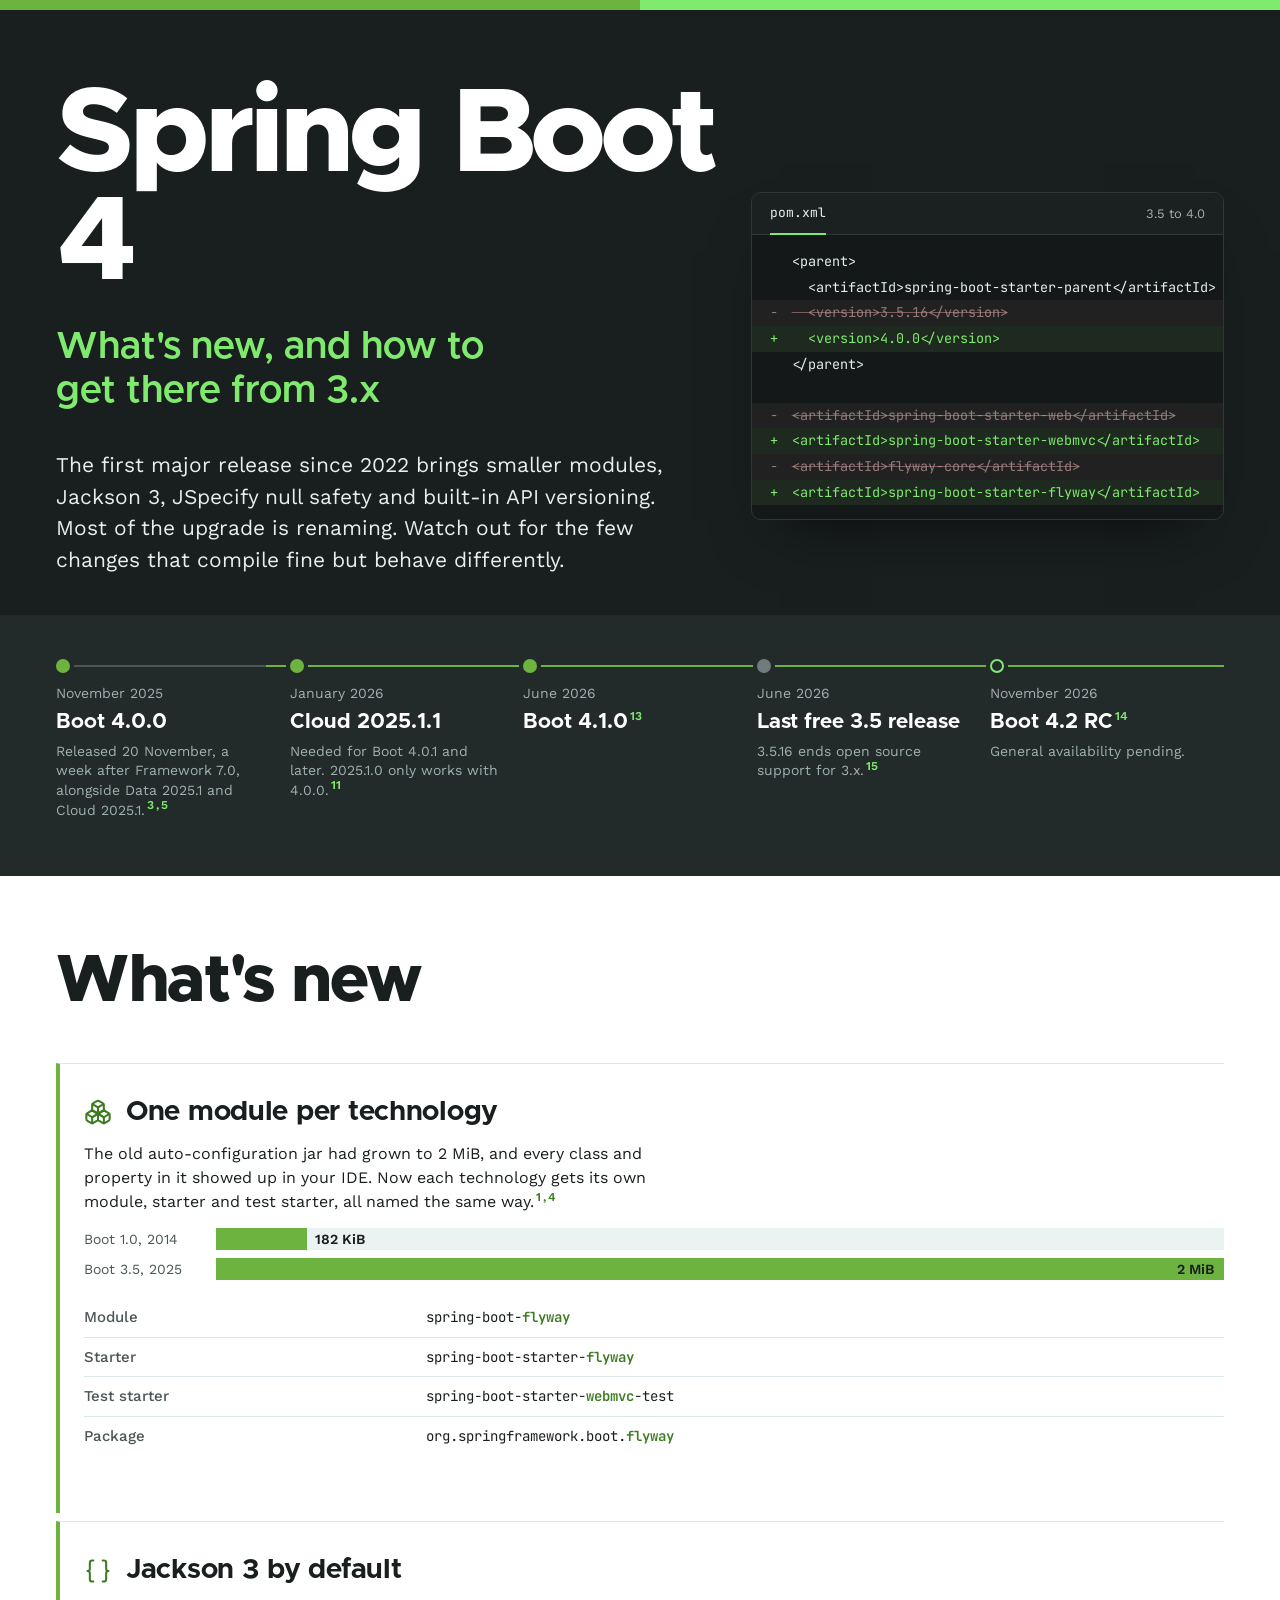
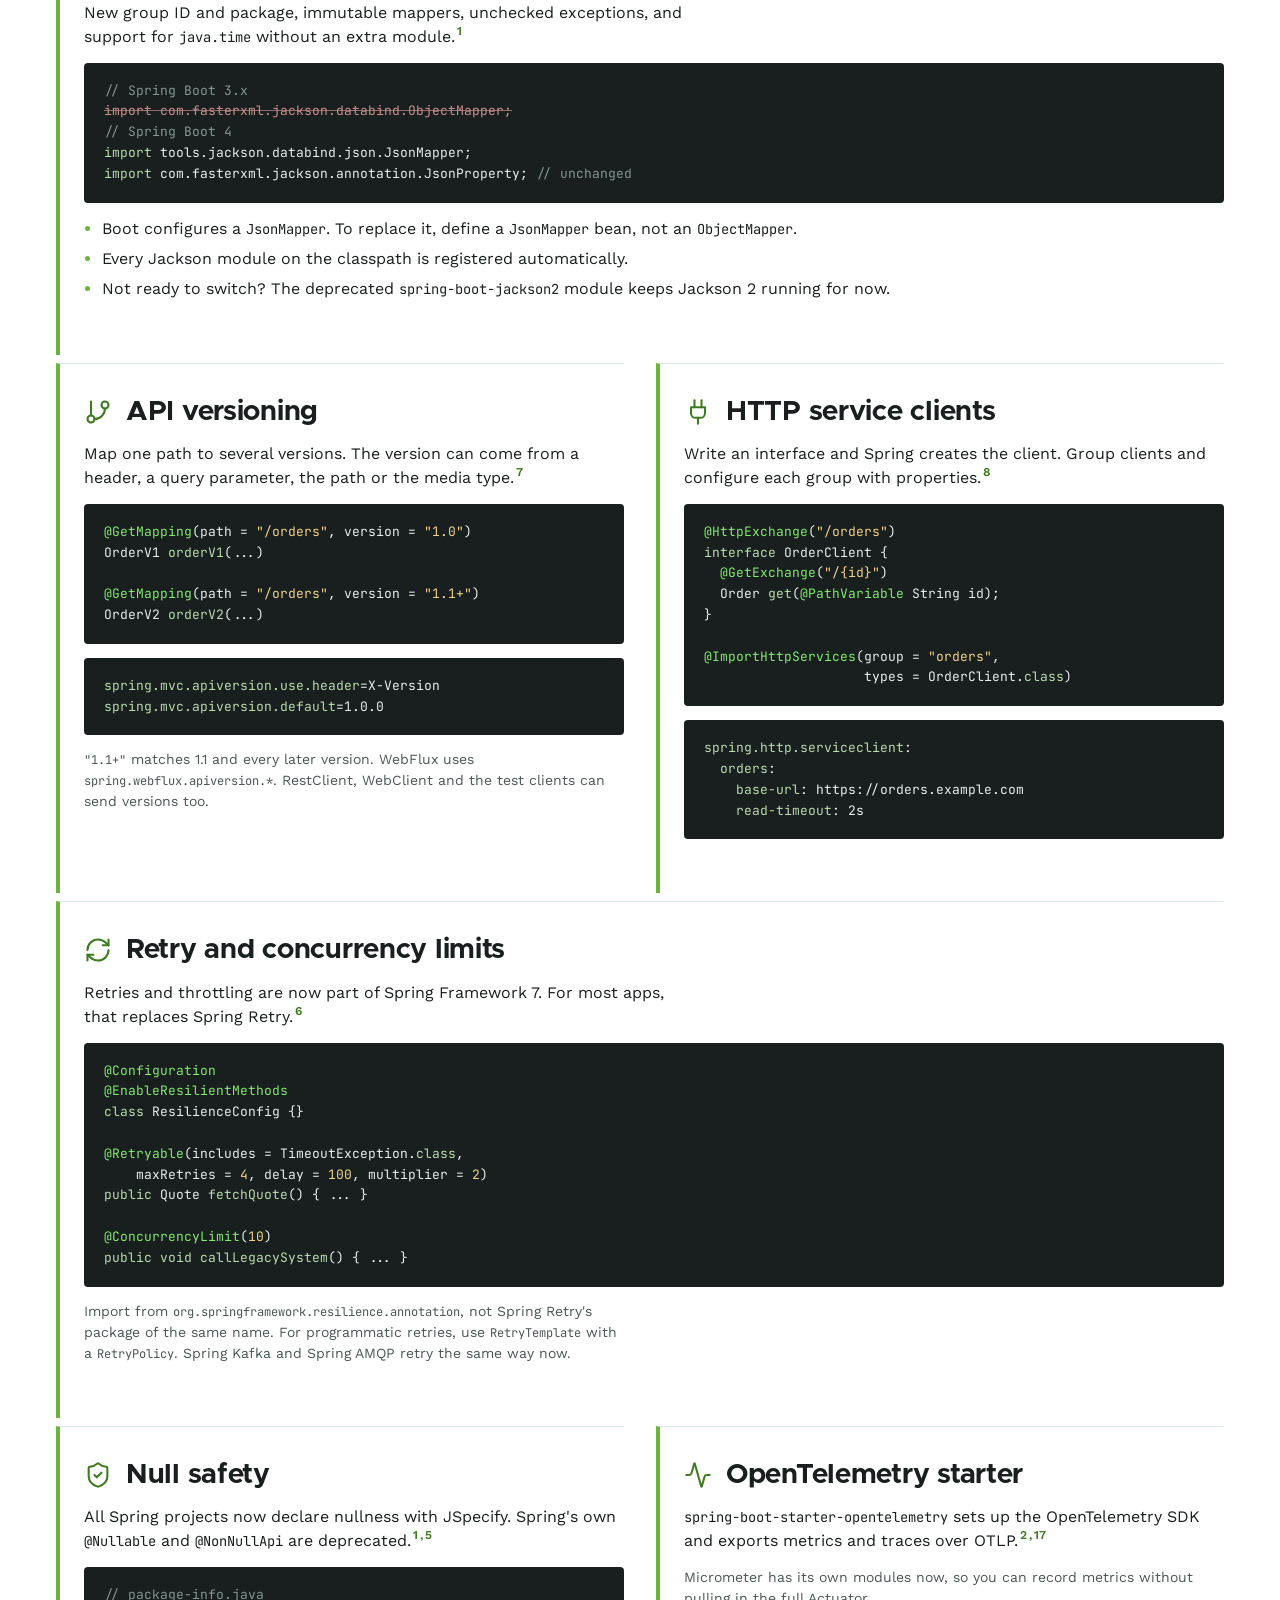
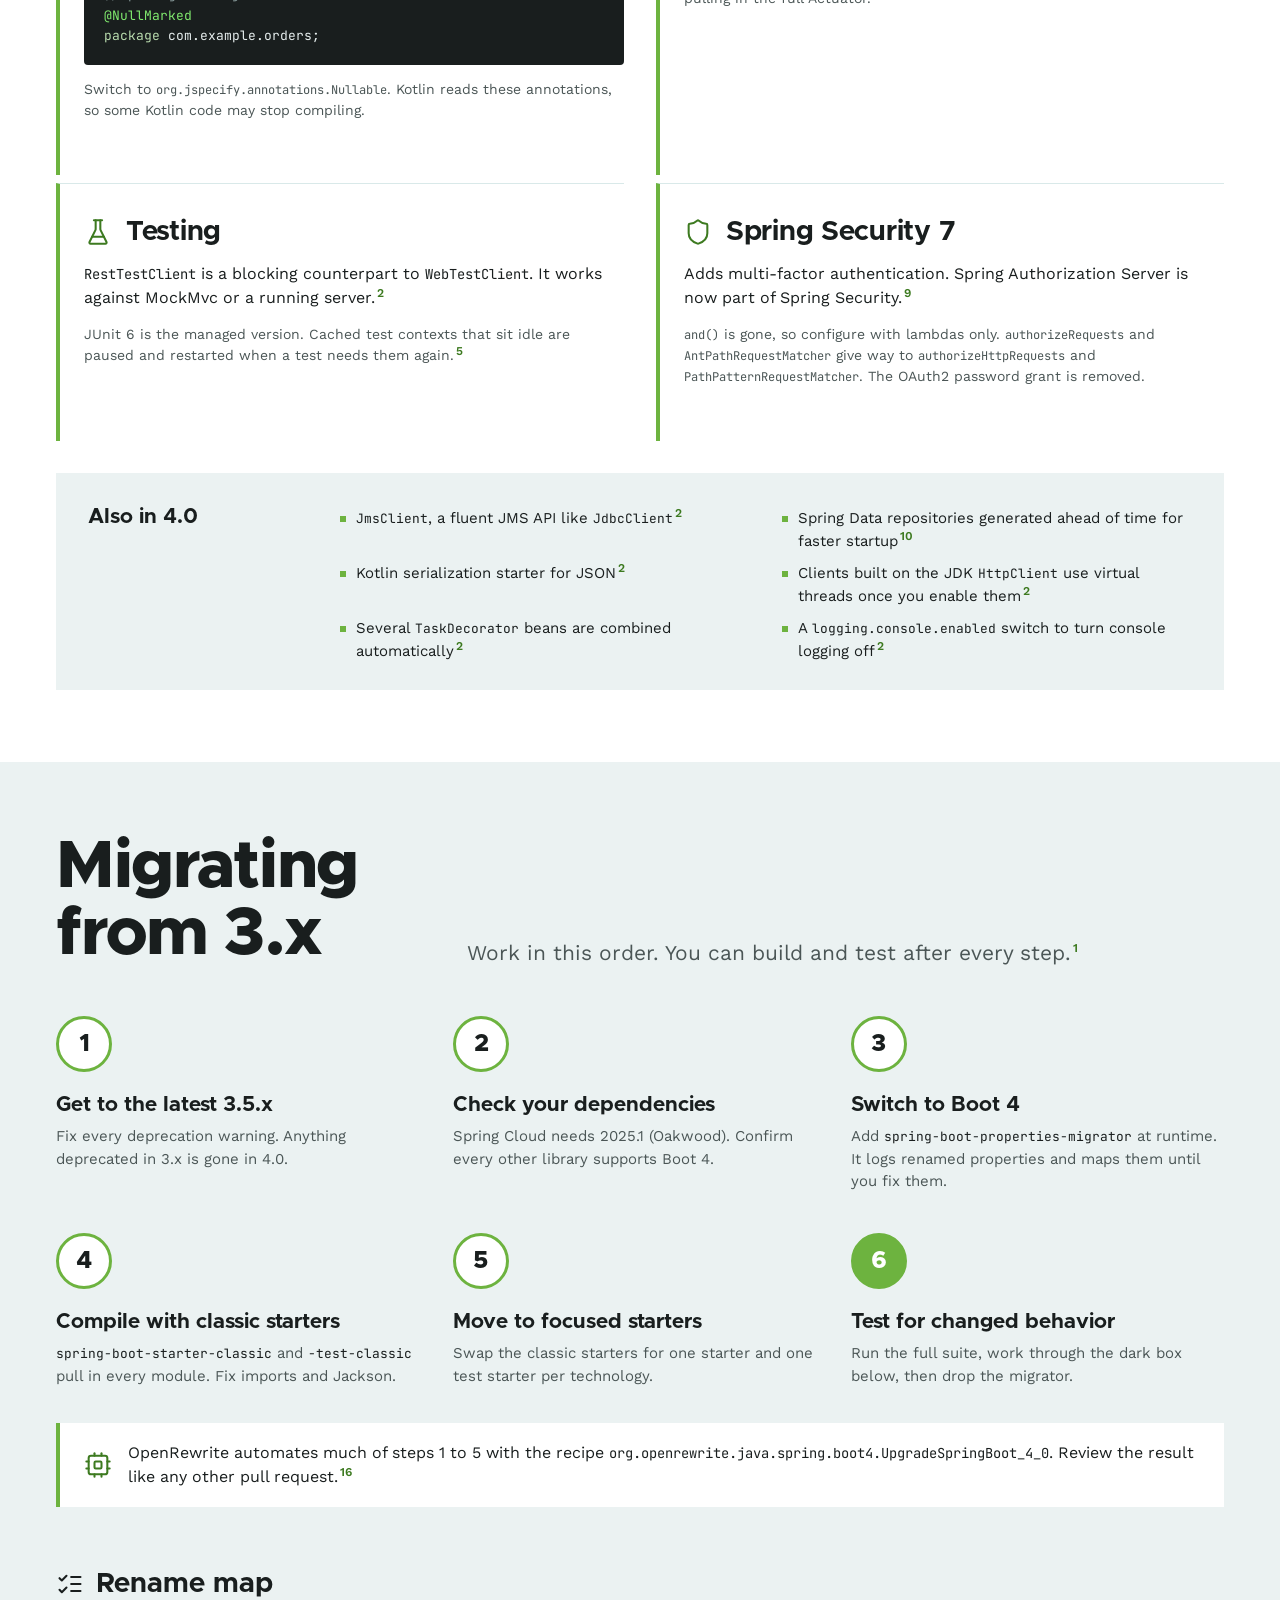
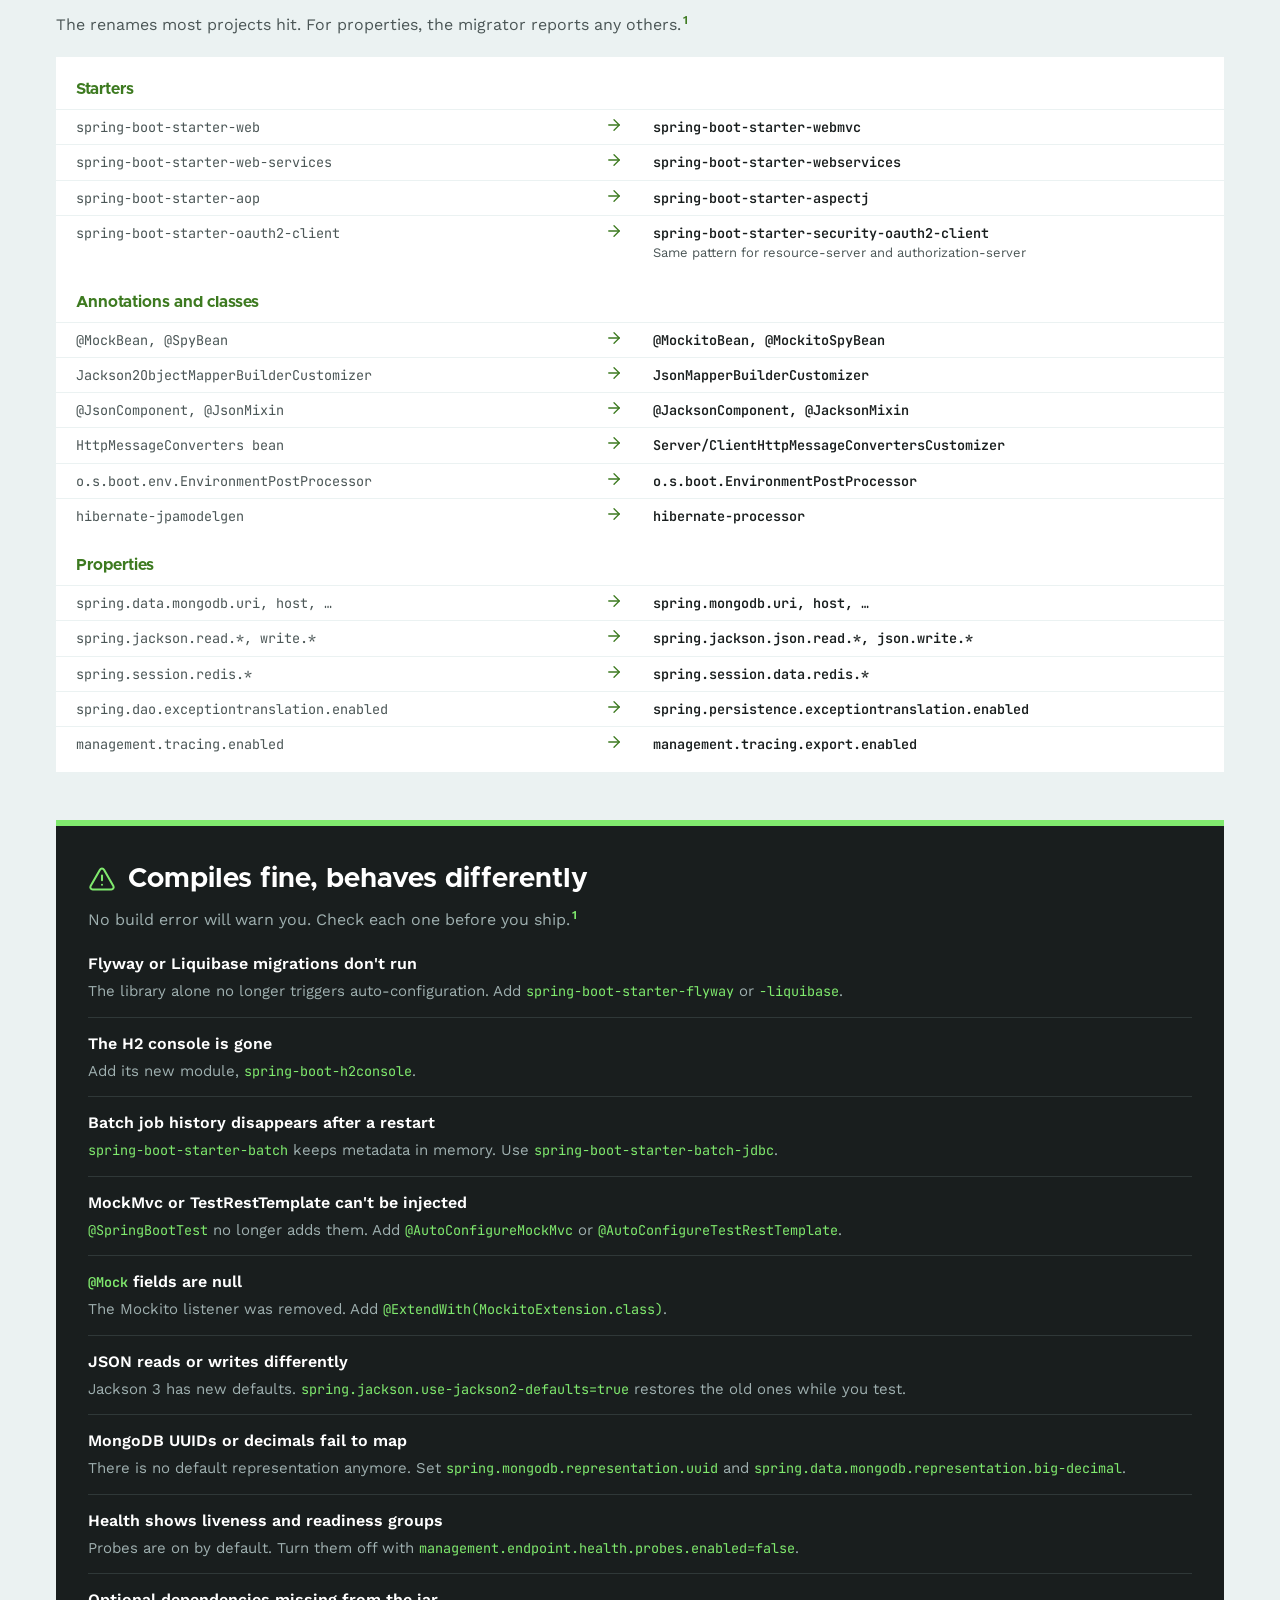
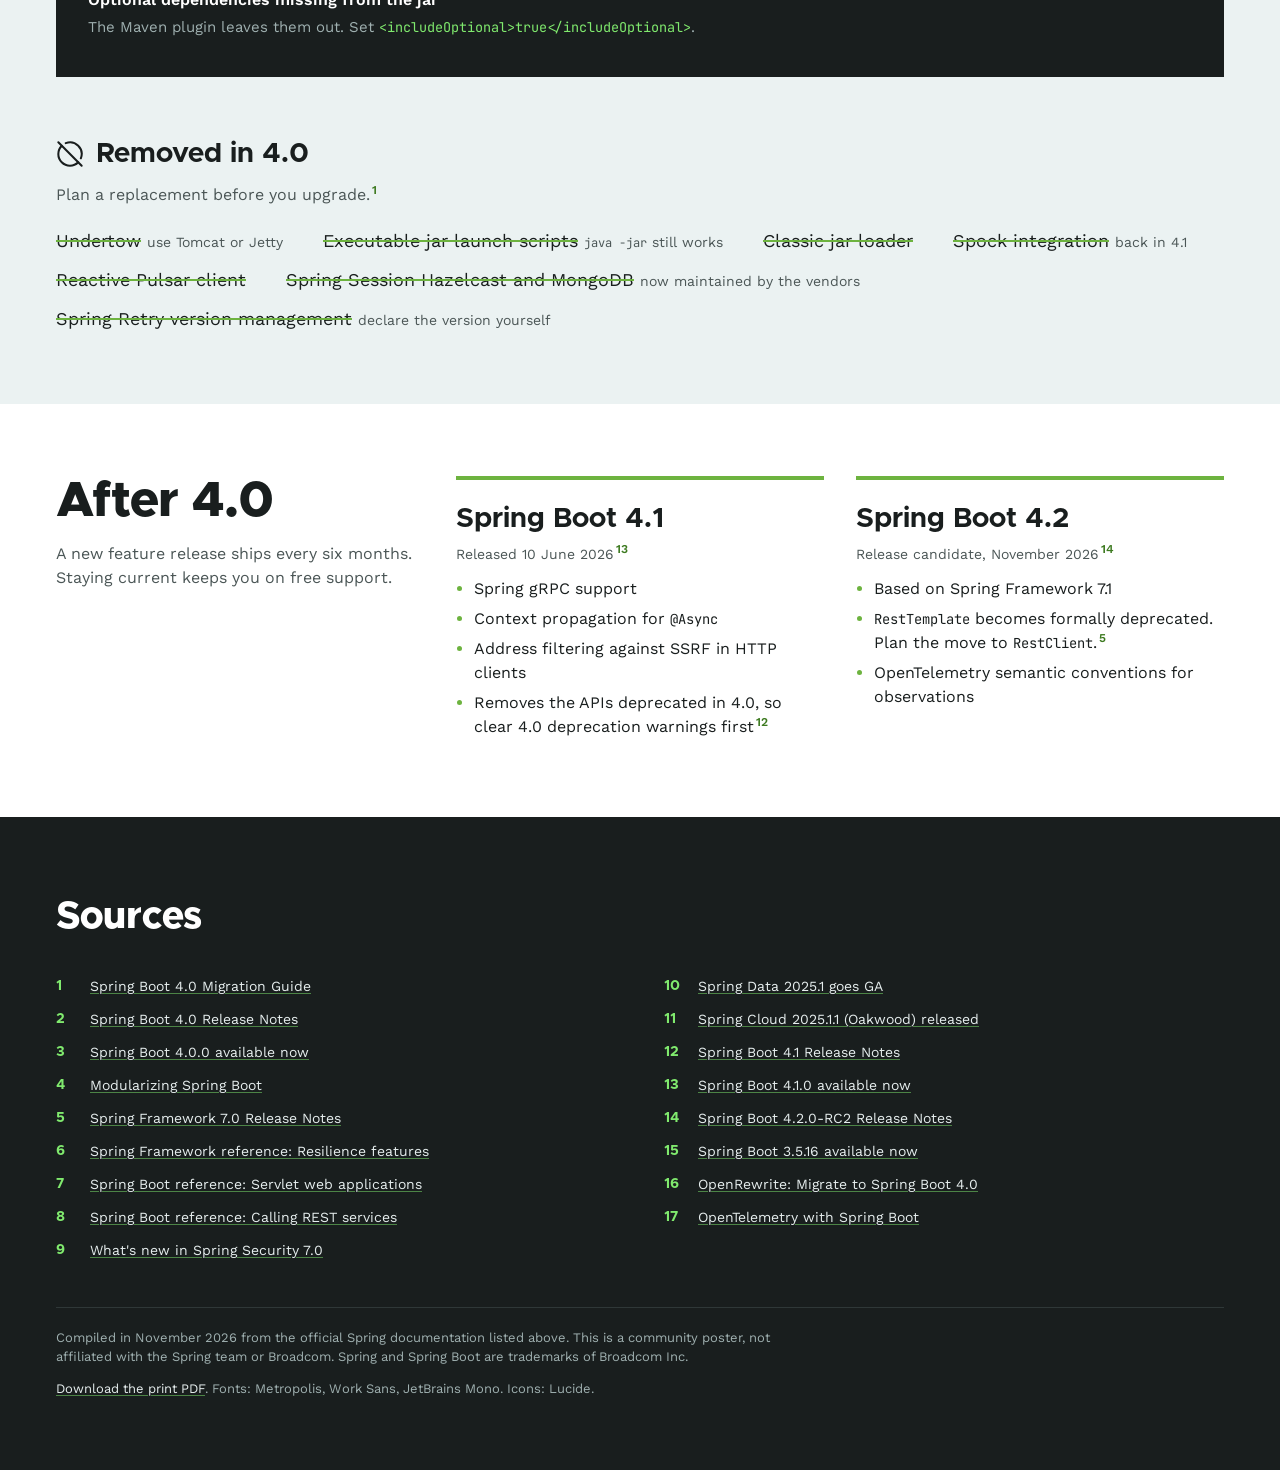
==== commit cacfe6b6: "Replace header art with an animated pom.xml diff The header now reads "Spring Boot 4" and shows a po" ====
--- a/docs/index.html
+++ b/docs/index.html
@@ -70,21 +70,24 @@
   <header class="masthead">
     <div class="masthead-main">
       <div>
-        <h1>Spring Boot<span class="visually-hidden"> 4</span></h1>
+        <h1>Spring Boot 4</h1>
         <p class="tagline">What's new, and how to get there from 3.x</p>
         <p class="lead">The first major release since 2022 brings smaller modules, Jackson 3, JSpecify null safety and built-in API versioning. Most of the upgrade is renaming. Watch out for the few changes that compile fine but behave differently.</p>
       </div>
-      <figure class="four" id="four">
-        <svg viewBox="30 54 502 566" role="img" aria-labelledby="four-title">
-          <defs>
-            <clipPath id="four-clip">
-              <text x="282" y="612" text-anchor="middle" font-family="Metropolis, sans-serif" font-weight="800" font-size="800">4</text>
-            </clipPath>
-          </defs>
-          <text class="glyph-fill" x="282" y="612" text-anchor="middle" font-family="Metropolis, sans-serif" font-weight="800" font-size="800">4</text>
-          <g clip-path="url(#four-clip)" id="four-lines"></g>
-          <text class="glyph-outline" x="282" y="612" text-anchor="middle" font-family="Metropolis, sans-serif" font-weight="800" font-size="800">4</text>
-        </svg>
+      <figure class="diff-card" aria-label="Example pom.xml change: Spring Boot parent version 3.5.16 becomes 4.0.0, spring-boot-starter-web becomes spring-boot-starter-webmvc, flyway-core becomes spring-boot-starter-flyway">
+        <figcaption><span class="tab">pom.xml</span><span class="meta">3.5 to 4.0</span></figcaption>
+        <div class="code" aria-hidden="true">
+          <div class="ln ctx"><span class="sg" aria-hidden="true"></span><code>&lt;parent&gt;</code></div>
+          <div class="ln ctx"><span class="sg" aria-hidden="true"></span><code>  &lt;artifactId&gt;spring-boot-starter-parent&lt;/artifactId&gt;</code></div>
+          <div class="ln del" style="--n:0"><span class="sg" aria-hidden="true">-</span><code>  &lt;version&gt;3.5.16&lt;/version&gt;</code></div>
+          <div class="ln add" style="--n:0"><span class="sg" aria-hidden="true">+</span><code>  &lt;version&gt;4.0.0&lt;/version&gt;</code></div>
+          <div class="ln ctx"><span class="sg" aria-hidden="true"></span><code>&lt;/parent&gt;</code></div>
+          <div class="ln ctx"><span class="sg" aria-hidden="true"></span><code></code></div>
+          <div class="ln del" style="--n:1"><span class="sg" aria-hidden="true">-</span><code>&lt;artifactId&gt;spring-boot-starter-web&lt;/artifactId&gt;</code></div>
+          <div class="ln add" style="--n:1"><span class="sg" aria-hidden="true">+</span><code>&lt;artifactId&gt;spring-boot-starter-webmvc&lt;/artifactId&gt;</code></div>
+          <div class="ln del" style="--n:2"><span class="sg" aria-hidden="true">-</span><code>&lt;artifactId&gt;flyway-core&lt;/artifactId&gt;</code></div>
+          <div class="ln add" style="--n:2"><span class="sg" aria-hidden="true">+</span><code>&lt;artifactId&gt;spring-boot-starter-flyway&lt;/artifactId&gt;</code></div>
+        </div>
       </figure>
     </div>
 
@@ -102,7 +105,6 @@
   <section class="section" aria-labelledby="new-title">
     <div class="section-head">
       <h2 id="new-title">What's new</h2>
-      <p>The changes you will touch in daily work, with code you can copy.</p>
     </div>
 
     <div class="features">
--- a/docs/assets/css/styles.css
+++ b/docs/assets/css/styles.css
@@ -165,27 +165,62 @@
 .masthead a { color: var(--leaf); }
 .masthead .ref { color: var(--leaf); }
 
-/* the "4" drawn with module names */
-.four { margin: 0; }
-.four svg { display: block; width: 100%; height: auto; overflow: hidden; }
-.four .glyph-outline { fill: none; stroke: var(--green); stroke-width: 2; opacity: 0.55; }
-.four .glyph-fill { fill: #213021; }
-.four .mod { font-family: var(--mono); font-size: 13.5px; }
-.four .mod-a { fill: var(--leaf); }
-.four .mod-b { fill: var(--green); }
-.four .mod-c { fill: #b9dcae; }
-.four figcaption {
-  margin-top: 16px;
-  font-size: 14px;
-  line-height: 1.45;
-  color: var(--on-night-soft);
-  max-width: 46ch;
-}
-.four figcaption code { color: var(--on-night); }
-
-@media (prefers-reduced-motion: no-preference) {
-  .four.is-animated .mod-line { opacity: 0; animation: line-in 0.5s ease-out forwards; }
-  @keyframes line-in { from { opacity: 0; } to { opacity: 1; } }
+/* header: pom.xml diff card. Base styles are the finished state, so
+   print, reduced motion and no-JS all show the result. */
+.diff-card {
+  align-self: start;
+  margin: 110px 0 0 auto;
+  width: 100%;
+  max-width: 600px;
+  background: #141818;
+  border: 1px solid #2f3838;
+  border-radius: 10px;
+  overflow: hidden;
+  box-shadow: 0 30px 60px -30px rgba(0, 0, 0, 0.6);
+}
+.diff-card figcaption {
+  display: flex;
+  justify-content: space-between;
+  align-items: center;
+  height: 42px;
+  padding: 0 18px;
+  border-bottom: 1px solid #2f3838;
+  background: #1b2121;
+  font-size: 13px;
+}
+.diff-card .tab { font-family: var(--mono); color: var(--on-night); border-bottom: 2px solid var(--leaf); padding: 11px 0 10px; }
+.diff-card .meta { color: var(--on-night-soft); }
+.diff-card .code { padding: 14px 0; font-family: var(--mono); font-size: 13.5px; line-height: 1.9; }
+.diff-card .ln { display: grid; grid-template-columns: 22px 1fr; padding: 0 18px; white-space: pre; overflow: hidden; }
+.diff-card .ctx { min-height: 1.9em; }
+.diff-card .sg { color: var(--on-night-soft); }
+.diff-card code { font-size: inherit; color: var(--on-night); }
+.diff-card .del { background: rgba(201, 141, 141, 0.08); }
+.diff-card .del .sg, .diff-card .del code { color: #8f7a7a; }
+.diff-card .del code { text-decoration: line-through; text-decoration-color: rgba(201, 141, 141, 0.55); }
+.diff-card .add { background: rgba(128, 234, 110, 0.09); max-height: 2em; }
+.diff-card .add .sg, .diff-card .add code { color: var(--leaf); }
+
+/* On load: the file starts as plain 3.5 code. Each change strikes the old
+   line, then inserts the new one below it, one pair after another. */
+@media screen and (prefers-reduced-motion: no-preference) {
+  .diff-card .del, .diff-card .del .sg, .diff-card .del code {
+    animation-duration: 0.35s;
+    animation-timing-function: ease-out;
+    animation-fill-mode: both;
+    animation-delay: calc(0.8s + var(--n) * 1.2s);
+  }
+  .diff-card .del { animation-name: diff-mark; }
+  .diff-card .del .sg { animation-name: diff-sign; }
+  .diff-card .del code { animation-name: diff-strike; }
+  .diff-card .add {
+    animation: diff-insert 0.45s cubic-bezier(0.3, 0, 0.2, 1) both;
+    animation-delay: calc(1.25s + var(--n) * 1.2s);
+  }
+  @keyframes diff-mark { from { background: transparent; } }
+  @keyframes diff-sign { from { opacity: 0; } }
+  @keyframes diff-strike { from { color: var(--on-night); text-decoration-color: transparent; } }
+  @keyframes diff-insert { from { max-height: 0; opacity: 0; background: transparent; } }
 }
 
 /* timeline */
@@ -529,7 +564,10 @@
   .masthead h1 { font-size: 72px; }
   .masthead .tagline { font-size: 28px; }
   .masthead .lead { font-size: 18px; }
-  .four { max-width: 420px; }
+  .diff-card { margin: 8px 0 0; }
+  .diff-card .code { font-size: 11px; }
+  .diff-card .ln { grid-template-columns: 16px 1fr; padding: 0 12px; white-space: pre-wrap; overflow-wrap: anywhere; }
+  .diff-card .add { max-height: 4em; }
   .timeline { grid-template-columns: 1fr; gap: 20px; }
   .timeline::before { left: calc(var(--pad-x) + 6px); right: auto; top: 44px; bottom: 56px; width: 2px; height: auto; background: var(--green); }
   .timeline li { padding: 0 0 0 36px; }
@@ -566,7 +604,6 @@
   body { background: var(--night); }
   .poster { margin: 0; max-width: none; width: 1600px; box-shadow: none; }
   * { -webkit-print-color-adjust: exact; print-color-adjust: exact; }
-  .four.is-animated .mod-line { opacity: 1 !important; animation: none !important; }
   a { text-decoration: none; }
   .no-print { display: none; }
 }
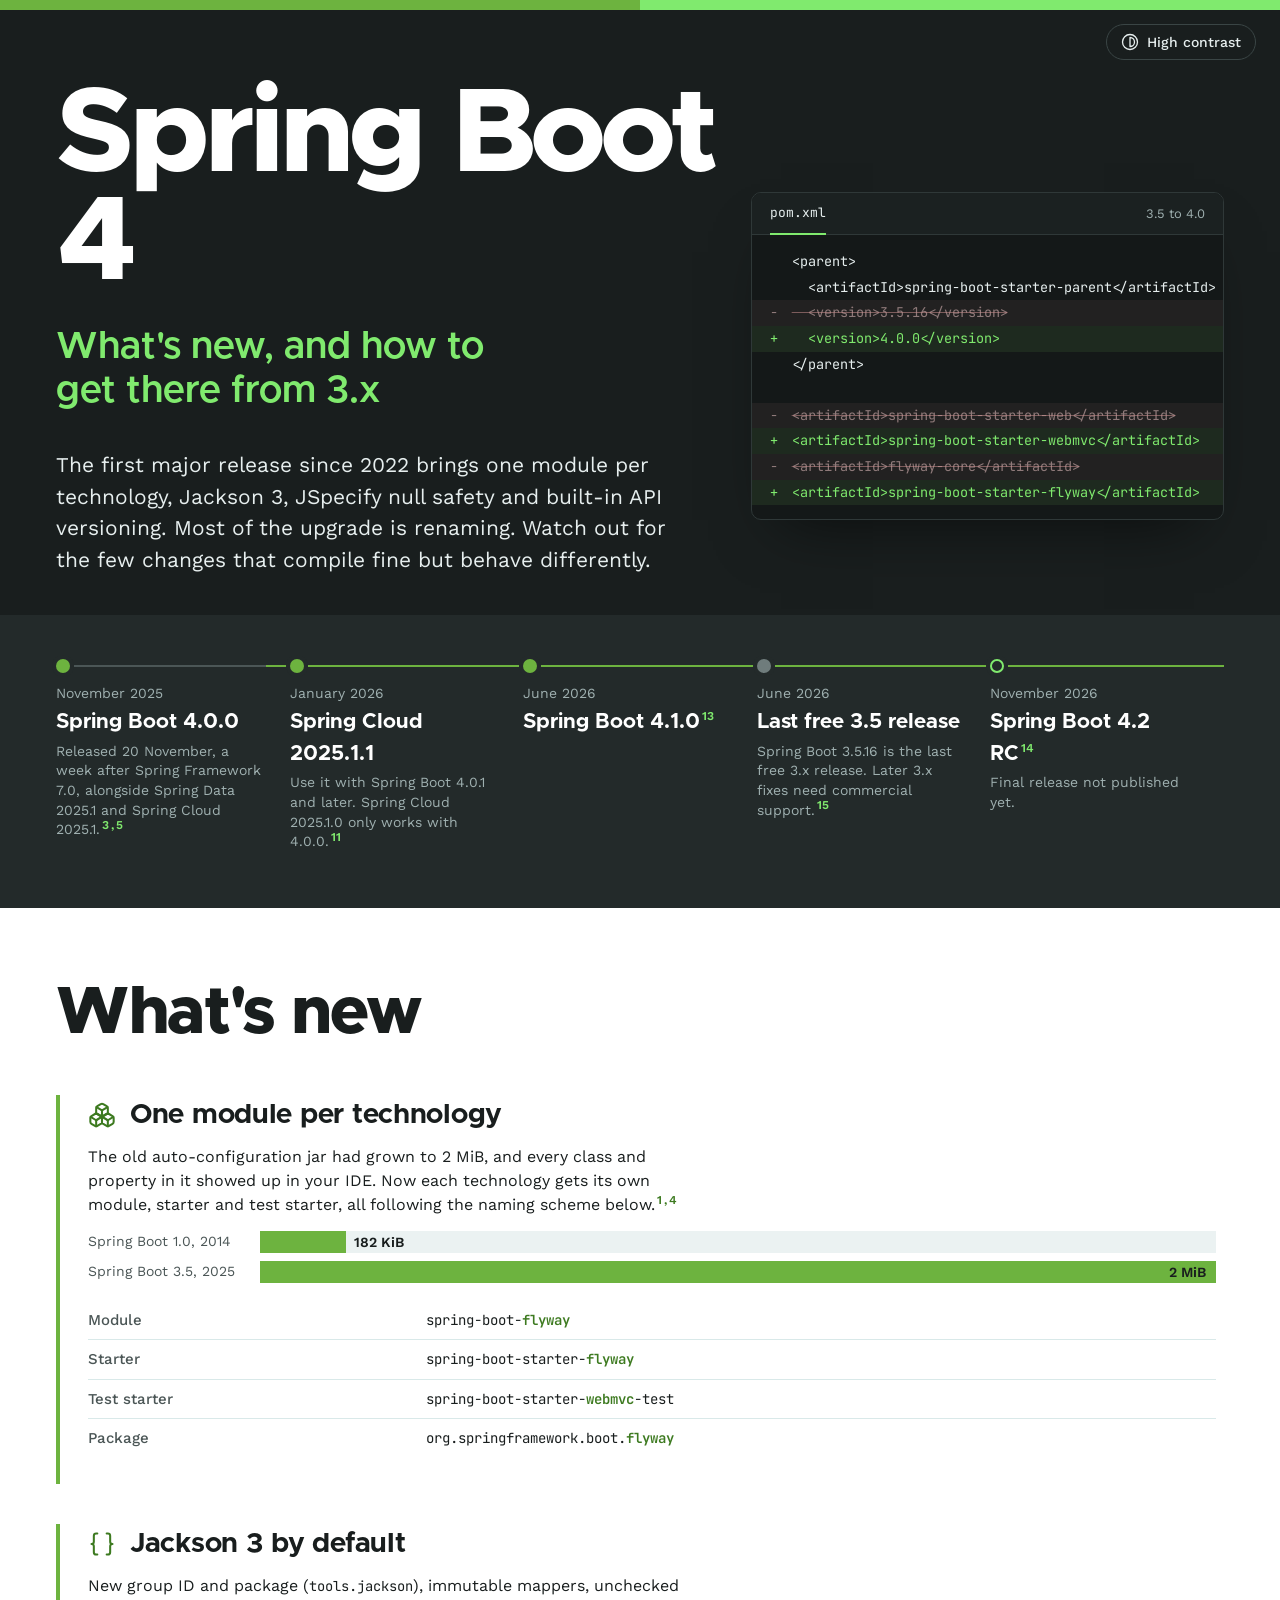
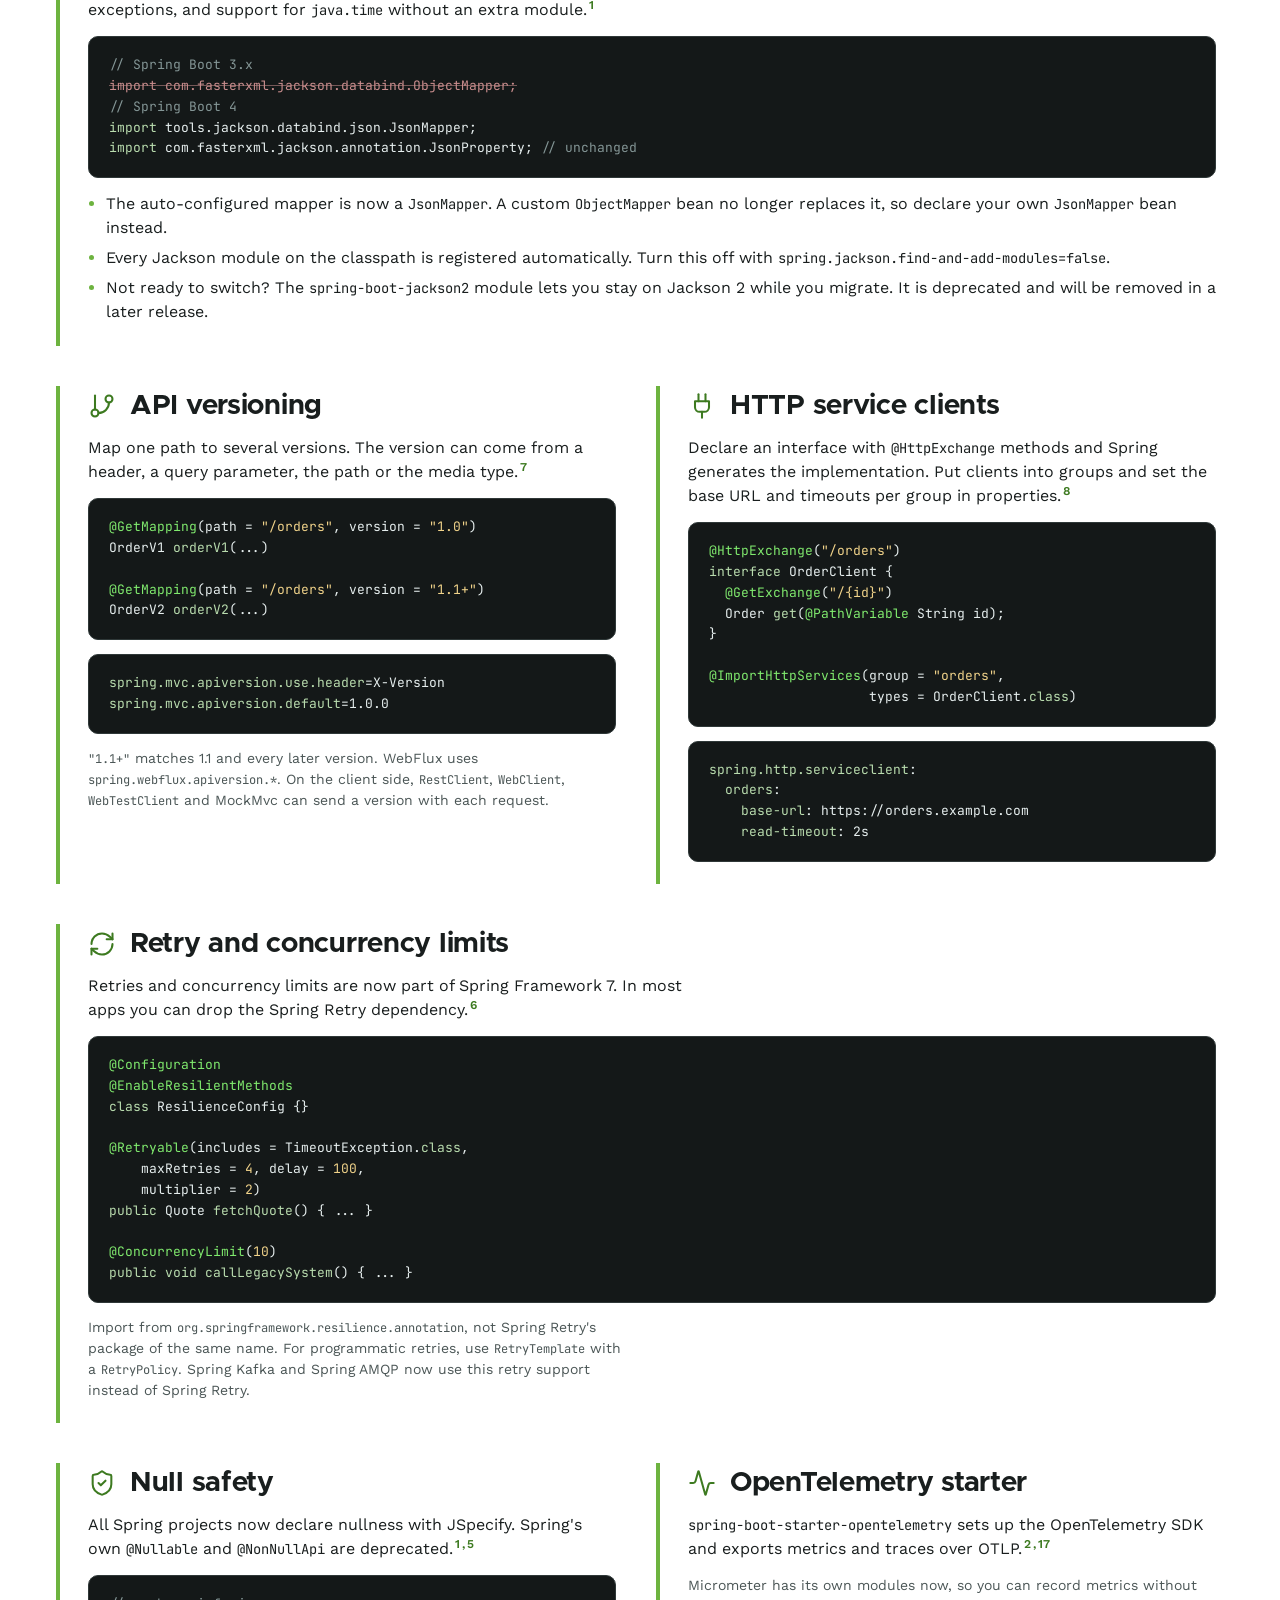
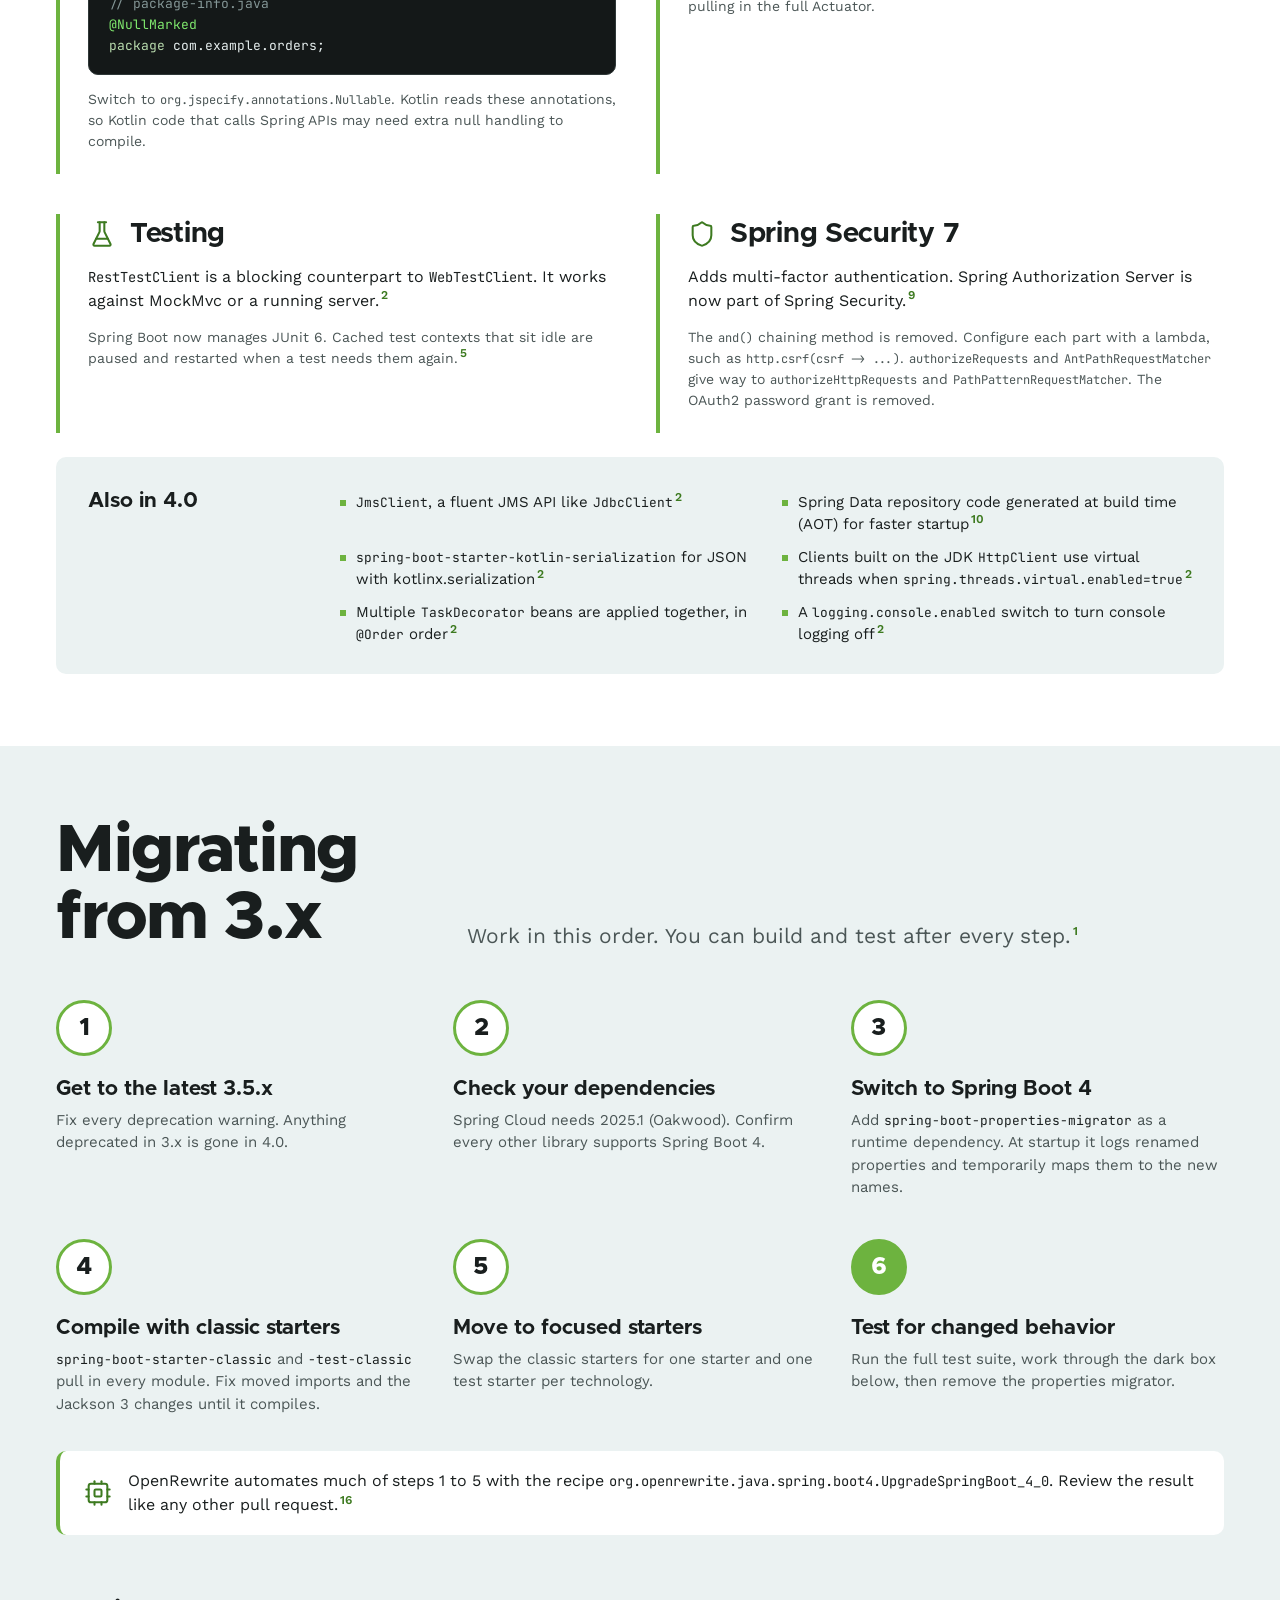
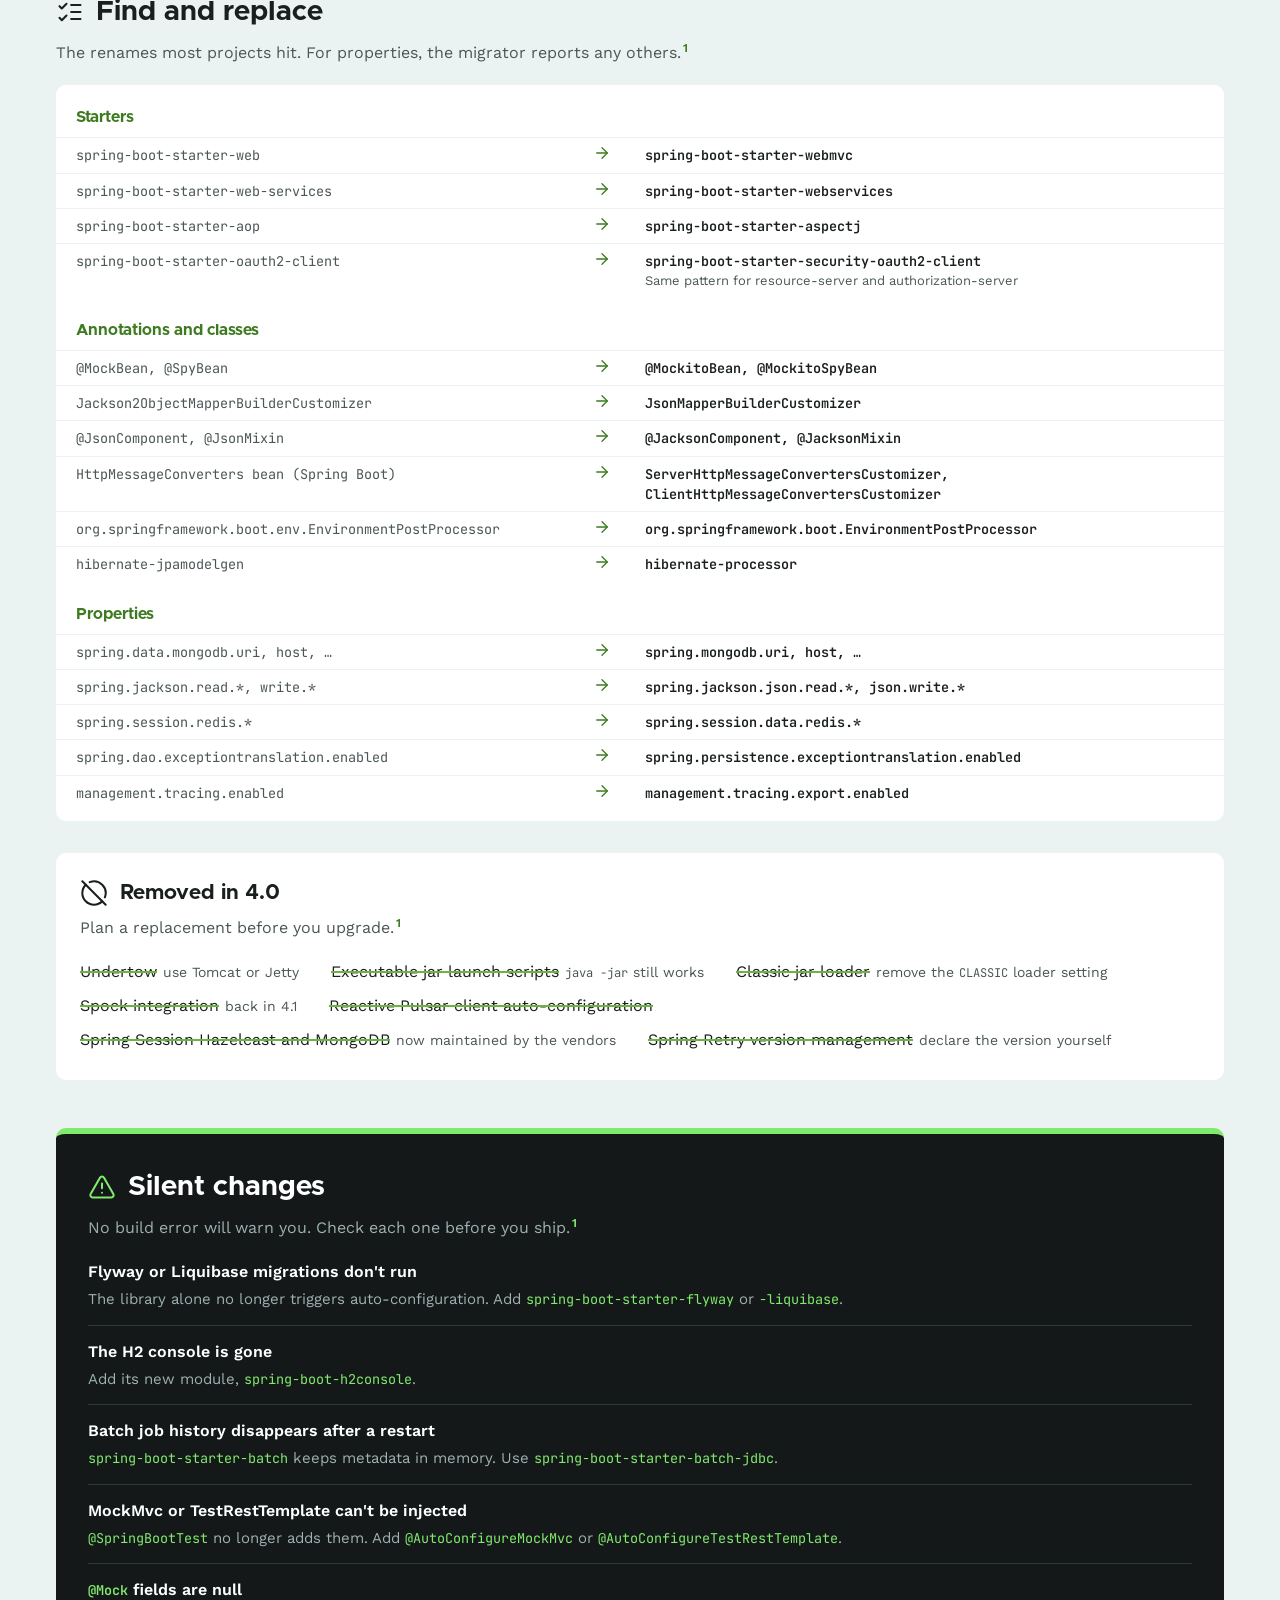
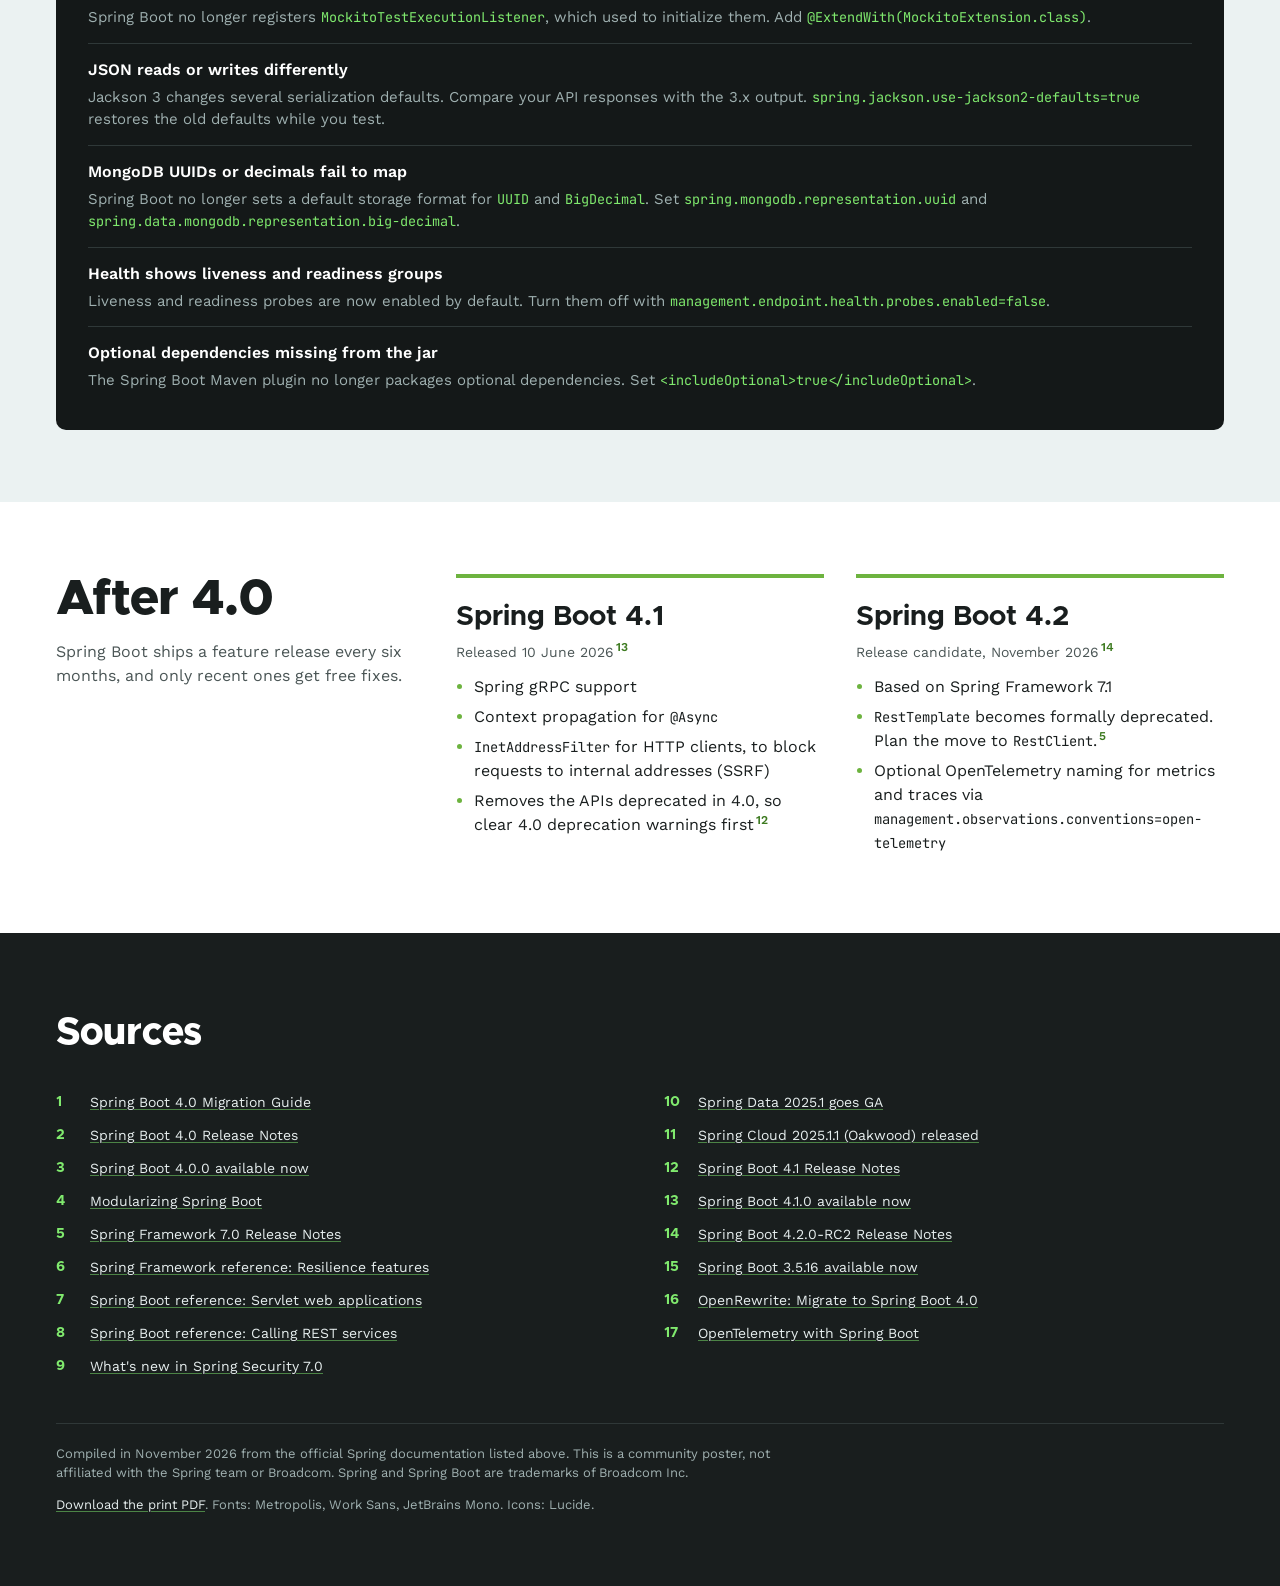
==== commit 6f565c44: "Polish copy, layout and add a high-contrast mode - Write "Spring Boot" (and other Spring project nam" ====
--- a/docs/index.html
+++ b/docs/index.html
@@ -25,6 +25,7 @@
 <link rel="icon" href="assets/img/favicon.svg" type="image/svg+xml">
 <link rel="apple-touch-icon" href="assets/img/apple-touch-icon.png">
 <link rel="preload" href="assets/fonts/metropolis-latin-800-normal.woff2" as="font" type="font/woff2" crossorigin>
+<script>try{if(localStorage.getItem("theme")==="contrast")document.documentElement.dataset.theme="contrast"}catch(e){}</script>
 <link rel="stylesheet" href="assets/css/styles.css">
 <link rel="stylesheet" href="assets/css/web.css">
 <script type="application/ld+json">
@@ -58,6 +59,7 @@
   <symbol id="i-activity" viewBox="0 0 24 24"><path d="M22 12h-2.48a2 2 0 0 0-1.93 1.46l-2.35 8.36a.25.25 0 0 1-.48 0L9.24 2.18a.25.25 0 0 0-.48 0l-2.35 8.36A2 2 0 0 1 4.49 12H2"/></symbol>
   <symbol id="i-flask" viewBox="0 0 24 24"><path d="M10 2v7.527a2 2 0 0 1-.211.896L4.72 20.55a1 1 0 0 0 .9 1.45h12.76a1 1 0 0 0 .9-1.45l-5.069-10.127A2 2 0 0 1 14 9.527V2"/><path d="M8.5 2h7"/><path d="M7 16h10"/></symbol>
   <symbol id="i-alert" viewBox="0 0 24 24"><path d="m21.73 18-8-14a2 2 0 0 0-3.48 0l-8 14A2 2 0 0 0 4 21h16a2 2 0 0 0 1.73-3"/><path d="M12 9v4"/><path d="M12 17h.01"/></symbol>
+  <symbol id="i-contrast" viewBox="0 0 24 24"><circle cx="12" cy="12" r="10"/><path d="M12 18a6 6 0 0 0 0-12v12z"/></symbol>
   <symbol id="i-arrow" viewBox="0 0 24 24"><path d="M5 12h14"/><path d="m12 5 7 7-7 7"/></symbol>
   <symbol id="i-checks" viewBox="0 0 24 24"><path d="m3 17 2 2 4-4"/><path d="m3 7 2 2 4-4"/><path d="M13 6h8"/><path d="M13 12h8"/><path d="M13 18h8"/></symbol>
   <symbol id="i-cpu" viewBox="0 0 24 24"><rect width="16" height="16" x="4" y="4" rx="2"/><rect width="6" height="6" x="9" y="9" rx="1"/><path d="M15 2v2"/><path d="M15 20v2"/><path d="M2 15h2"/><path d="M2 9h2"/><path d="M20 15h2"/><path d="M20 9h2"/><path d="M9 2v2"/><path d="M9 20v2"/></symbol>
@@ -68,11 +70,12 @@
 
   <!-- ============ HEADER ============ -->
   <header class="masthead">
+    <button type="button" class="theme-toggle" id="theme-toggle" aria-pressed="false"><svg class="icon" aria-hidden="true"><use href="#i-contrast"/></svg>High contrast</button>
     <div class="masthead-main">
       <div>
         <h1>Spring Boot 4</h1>
         <p class="tagline">What's new, and how to get there from 3.x</p>
-        <p class="lead">The first major release since 2022 brings smaller modules, Jackson 3, JSpecify null safety and built-in API versioning. Most of the upgrade is renaming. Watch out for the few changes that compile fine but behave differently.</p>
+        <p class="lead">The first major release since 2022 brings one module per technology, Jackson 3, JSpecify null safety and built-in API versioning. Most of the upgrade is renaming. Watch out for the few changes that compile fine but behave differently.</p>
       </div>
       <figure class="diff-card" aria-label="Example pom.xml change: Spring Boot parent version 3.5.16 becomes 4.0.0, spring-boot-starter-web becomes spring-boot-starter-webmvc, flyway-core becomes spring-boot-starter-flyway">
         <figcaption><span class="tab">pom.xml</span><span class="meta">3.5 to 4.0</span></figcaption>
@@ -93,11 +96,11 @@
 
 
     <ol class="timeline" aria-label="Release timeline">
-      <li><time datetime="2025-11-20">November 2025</time><span class="ev">Boot 4.0.0</span><span class="note">Released 20 November, a week after Framework 7.0, alongside Data 2025.1 and Cloud 2025.1.<a class="ref" href="#src-3">3</a><a class="ref" href="#src-5">5</a></span></li>
-      <li><time datetime="2026-01">January 2026</time><span class="ev">Cloud 2025.1.1</span><span class="note">Needed for Boot 4.0.1 and later. 2025.1.0 only works with 4.0.0.<a class="ref" href="#src-11">11</a></span></li>
-      <li><time datetime="2026-06-10">June 2026</time><span class="ev">Boot 4.1.0<a class="ref" href="#src-13">13</a></span></li>
-      <li class="past"><time datetime="2026-06-25">June 2026</time><span class="ev">Last free 3.5 release</span><span class="note">3.5.16 ends open source support for 3.x.<a class="ref" href="#src-15">15</a></span></li>
-      <li class="next"><time datetime="2026-11">November 2026</time><span class="ev">Boot 4.2 RC<a class="ref" href="#src-14">14</a></span><span class="note">General availability pending.</span></li>
+      <li><time datetime="2025-11-20">November 2025</time><span class="ev">Spring Boot 4.0.0</span><span class="note">Released 20 November, a week after Spring Framework 7.0, alongside Spring Data 2025.1 and Spring Cloud 2025.1.<a class="ref" href="#src-3">3</a><a class="ref" href="#src-5">5</a></span></li>
+      <li><time datetime="2026-01">January 2026</time><span class="ev">Spring Cloud 2025.1.1</span><span class="note">Use it with Spring Boot 4.0.1 and later. Spring Cloud 2025.1.0 only works with 4.0.0.<a class="ref" href="#src-11">11</a></span></li>
+      <li><time datetime="2026-06-10">June 2026</time><span class="ev">Spring Boot 4.1.0<a class="ref" href="#src-13">13</a></span></li>
+      <li class="past"><time datetime="2026-06-25">June 2026</time><span class="ev">Last free 3.5 release</span><span class="note">Spring Boot 3.5.16 is the last free 3.x release. Later 3.x fixes need commercial support.<a class="ref" href="#src-15">15</a></span></li>
+      <li class="next"><time datetime="2026-11">November 2026</time><span class="ev">Spring Boot 4.2 RC<a class="ref" href="#src-14">14</a></span><span class="note">Final release not published yet.</span></li>
     </ol>
   </header>
 
@@ -111,10 +114,10 @@
 
       <article class="feature wide">
         <header><svg class="icon" aria-hidden="true"><use href="#i-boxes"/></svg><h3>One module per technology</h3></header>
-        <p>The old auto-configuration jar had grown to 2 MiB, and every class and property in it showed up in your IDE. Now each technology gets its own module, starter and test starter, all named the same way.<a class="ref" href="#src-1">1</a><a class="ref" href="#src-4">4</a></p>
+        <p>The old auto-configuration jar had grown to 2 MiB, and every class and property in it showed up in your IDE. Now each technology gets its own module, starter and test starter, all following the naming scheme below.<a class="ref" href="#src-1">1</a><a class="ref" href="#src-4">4</a></p>
         <div class="sizebar" aria-label="Size of spring-boot-autoconfigure over time">
-          <div class="row"><span>Boot 1.0, 2014</span><div class="bar"><span style="width:9%"></span><b style="--w:9%">182 KiB</b></div></div>
-          <div class="row"><span>Boot 3.5, 2025</span><div class="bar"><span style="width:100%"></span><b class="in">2 MiB</b></div></div>
+          <div class="row"><span>Spring Boot 1.0, 2014</span><div class="bar"><span style="width:9%"></span><b style="--w:9%">182 KiB</b></div></div>
+          <div class="row"><span>Spring Boot 3.5, 2025</span><div class="bar"><span style="width:100%"></span><b class="in">2 MiB</b></div></div>
         </div>
         <table class="naming">
           <tr><th scope="row">Module</th><td>spring-boot-<var>flyway</var></td></tr>
@@ -126,16 +129,16 @@
 
       <article class="feature wide">
         <header><svg class="icon" aria-hidden="true"><use href="#i-braces"/></svg><h3>Jackson 3 by default</h3></header>
-        <p>New group ID and package, immutable mappers, unchecked exceptions, and support for <code>java.time</code> without an extra module.<a class="ref" href="#src-1">1</a></p>
+        <p>New group ID and package (<code>tools.jackson</code>), immutable mappers, unchecked exceptions, and support for <code>java.time</code> without an extra module.<a class="ref" href="#src-1">1</a></p>
 <pre><code><span class="cm">// Spring Boot 3.x</span>
 <span class="del">import com.fasterxml.jackson.databind.ObjectMapper;</span>
 <span class="cm">// Spring Boot 4</span>
 <span class="kw">import</span> tools.jackson.databind.json.JsonMapper;
 <span class="kw">import</span> com.fasterxml.jackson.annotation.JsonProperty; <span class="cm">// unchanged</span></code></pre>
         <ul>
-          <li>Boot configures a <code>JsonMapper</code>. To replace it, define a <code>JsonMapper</code> bean, not an <code>ObjectMapper</code>.</li>
-          <li>Every Jackson module on the classpath is registered automatically.</li>
-          <li>Not ready to switch? The deprecated <code>spring-boot-jackson2</code> module keeps Jackson 2 running for now.</li>
+          <li>The auto-configured mapper is now a <code>JsonMapper</code>. A custom <code>ObjectMapper</code> bean no longer replaces it, so declare your own <code>JsonMapper</code> bean instead.</li>
+          <li>Every Jackson module on the classpath is registered automatically. Turn this off with <code>spring.jackson.find-and-add-modules=false</code>.</li>
+          <li>Not ready to switch? The <code>spring-boot-jackson2</code> module lets you stay on Jackson 2 while you migrate. It is deprecated and will be removed in a later release.</li>
         </ul>
       </article>
 
@@ -149,12 +152,12 @@
 OrderV2 <span class="kw">orderV2</span>(...)</code></pre>
 <pre><code><span class="key">spring.mvc.apiversion.use.header</span>=X-Version
 <span class="key">spring.mvc.apiversion.default</span>=1.0.0</code></pre>
-        <p class="small"><code>"1.1+"</code> matches 1.1 and every later version. WebFlux uses <code>spring.webflux.apiversion.*</code>. RestClient, WebClient and the test clients can send versions too.</p>
+        <p class="small"><code>"1.1+"</code> matches 1.1 and every later version. WebFlux uses <code>spring.webflux.apiversion.*</code>. On the client side, <code>RestClient</code>, <code>WebClient</code>, <code>WebTestClient</code> and MockMvc can send a version with each request.</p>
       </article>
 
       <article class="feature">
         <header><svg class="icon" aria-hidden="true"><use href="#i-plug"/></svg><h3>HTTP service clients</h3></header>
-        <p>Write an interface and Spring creates the client. Group clients and configure each group with properties.<a class="ref" href="#src-8">8</a></p>
+        <p>Declare an interface with <code>@HttpExchange</code> methods and Spring generates the implementation. Put clients into groups and set the base URL and timeouts per group in properties.<a class="ref" href="#src-8">8</a></p>
 <pre><code><span class="an">@HttpExchange</span>(<span class="st">"/orders"</span>)
 <span class="kw">interface</span> OrderClient {
   <span class="an">@GetExchange</span>(<span class="st">"/{id}"</span>)
@@ -171,18 +174,19 @@
 
       <article class="feature full-mid">
         <header><svg class="icon" aria-hidden="true"><use href="#i-retry"/></svg><h3>Retry and concurrency limits</h3></header>
-        <p>Retries and throttling are now part of Spring Framework 7. For most apps, that replaces Spring Retry.<a class="ref" href="#src-6">6</a></p>
+        <p>Retries and concurrency limits are now part of Spring Framework 7. In most apps you can drop the Spring Retry dependency.<a class="ref" href="#src-6">6</a></p>
 <pre><code><span class="an">@Configuration</span>
 <span class="an">@EnableResilientMethods</span>
 <span class="kw">class</span> ResilienceConfig {}
 
 <span class="an">@Retryable</span>(includes = TimeoutException.<span class="kw">class</span>,
-    maxRetries = <span class="st">4</span>, delay = <span class="st">100</span>, multiplier = <span class="st">2</span>)
+    maxRetries = <span class="st">4</span>, delay = <span class="st">100</span>,
+    multiplier = <span class="st">2</span>)
 <span class="kw">public</span> Quote <span class="kw">fetchQuote</span>() { ... }
 
 <span class="an">@ConcurrencyLimit</span>(<span class="st">10</span>)
 <span class="kw">public void</span> <span class="kw">callLegacySystem</span>() { ... }</code></pre>
-        <p class="small">Import from <code>org.springframework.resilience.annotation</code>, not Spring Retry's package of the same name. For programmatic retries, use <code>RetryTemplate</code> with a <code>RetryPolicy</code>. Spring Kafka and Spring AMQP retry the same way now.</p>
+        <p class="small">Import from <code>org.springframework.resilience.annotation</code>, not Spring Retry's package of the same name. For programmatic retries, use <code>RetryTemplate</code> with a <code>RetryPolicy</code>. Spring Kafka and Spring AMQP now use this retry support instead of Spring Retry.</p>
       </article>
 
       <article class="feature narrow">
@@ -191,7 +195,7 @@
 <pre><code><span class="cm">// package-info.java</span>
 <span class="an">@NullMarked</span>
 <span class="kw">package</span> com.example.orders;</code></pre>
-        <p class="small">Switch to <code>org.jspecify.annotations.Nullable</code>. Kotlin reads these annotations, so some Kotlin code may stop compiling.</p>
+        <p class="small">Switch to <code>org.jspecify.annotations.Nullable</code>. Kotlin reads these annotations, so Kotlin code that calls Spring APIs may need extra null handling to compile.</p>
       </article>
 
       <article class="feature narrow">
@@ -203,13 +207,13 @@
       <article class="feature narrow">
         <header><svg class="icon" aria-hidden="true"><use href="#i-flask"/></svg><h3>Testing</h3></header>
         <p><code>RestTestClient</code> is a blocking counterpart to <code>WebTestClient</code>. It works against MockMvc or a running server.<a class="ref" href="#src-2">2</a></p>
-        <p class="small">JUnit 6 is the managed version. Cached test contexts that sit idle are paused and restarted when a test needs them again.<a class="ref" href="#src-5">5</a></p>
+        <p class="small">Spring Boot now manages JUnit 6. Cached test contexts that sit idle are paused and restarted when a test needs them again.<a class="ref" href="#src-5">5</a></p>
       </article>
 
       <article class="feature narrow">
         <header><svg class="icon" aria-hidden="true"><use href="#i-shield"/></svg><h3>Spring Security 7</h3></header>
         <p>Adds multi-factor authentication. Spring Authorization Server is now part of Spring Security.<a class="ref" href="#src-9">9</a></p>
-        <p class="small"><code>and()</code> is gone, so configure with lambdas only. <code>authorizeRequests</code> and <code>AntPathRequestMatcher</code> give way to <code>authorizeHttpRequests</code> and <code>PathPatternRequestMatcher</code>. The OAuth2 password grant is removed.</p>
+        <p class="small">The <code>and()</code> chaining method is removed. Configure each part with a lambda, such as <code>http.csrf(csrf -&gt; ...)</code>. <code>authorizeRequests</code> and <code>AntPathRequestMatcher</code> give way to <code>authorizeHttpRequests</code> and <code>PathPatternRequestMatcher</code>. The OAuth2 password grant is removed.</p>
       </article>
     </div>
 
@@ -217,10 +221,10 @@
       <h3>Also in 4.0</h3>
       <ul>
         <li><code>JmsClient</code>, a fluent JMS API like <code>JdbcClient</code><a class="ref" href="#src-2">2</a></li>
-        <li>Spring Data repositories generated ahead of time for faster startup<a class="ref" href="#src-10">10</a></li>
-        <li>Kotlin serialization starter for JSON<a class="ref" href="#src-2">2</a></li>
-        <li>Clients built on the JDK <code>HttpClient</code> use virtual threads once you enable them<a class="ref" href="#src-2">2</a></li>
-        <li>Several <code>TaskDecorator</code> beans are combined automatically<a class="ref" href="#src-2">2</a></li>
+        <li>Spring Data repository code generated at build time (AOT) for faster startup<a class="ref" href="#src-10">10</a></li>
+        <li><code>spring-boot-starter-kotlin-serialization</code> for JSON with kotlinx.serialization<a class="ref" href="#src-2">2</a></li>
+        <li>Clients built on the JDK <code>HttpClient</code> use virtual threads when <code>spring.threads.virtual.enabled=true</code><a class="ref" href="#src-2">2</a></li>
+        <li>Multiple <code>TaskDecorator</code> beans are applied together, in <code>@Order</code> order<a class="ref" href="#src-2">2</a></li>
         <li>A <code>logging.console.enabled</code> switch to turn console logging off<a class="ref" href="#src-2">2</a></li>
       </ul>
     </div>
@@ -235,11 +239,11 @@
 
     <ol class="route">
       <li><h3>Get to the latest 3.5.x</h3><p>Fix every deprecation warning. Anything deprecated in 3.x is gone in 4.0.</p></li>
-      <li><h3>Check your dependencies</h3><p>Spring Cloud needs 2025.1 (Oakwood). Confirm every other library supports Boot 4.</p></li>
-      <li><h3>Switch to Boot 4</h3><p>Add <code>spring-boot-properties-migrator</code> at runtime. It logs renamed properties and maps them until you fix them.</p></li>
-      <li><h3>Compile with classic starters</h3><p><code>spring-boot-starter-classic</code> and <code>-test-classic</code> pull in every module. Fix imports and Jackson.</p></li>
+      <li><h3>Check your dependencies</h3><p>Spring Cloud needs 2025.1 (Oakwood). Confirm every other library supports Spring Boot 4.</p></li>
+      <li><h3>Switch to Spring Boot 4</h3><p>Add <code>spring-boot-properties-migrator</code> as a runtime dependency. At startup it logs renamed properties and temporarily maps them to the new names.</p></li>
+      <li><h3>Compile with classic starters</h3><p><code>spring-boot-starter-classic</code> and <code>-test-classic</code> pull in every module. Fix moved imports and the Jackson 3 changes until it compiles.</p></li>
       <li><h3>Move to focused starters</h3><p>Swap the classic starters for one starter and one test starter per technology.</p></li>
-      <li><h3>Test for changed behavior</h3><p>Run the full suite, work through the dark box below, then drop the migrator.</p></li>
+      <li><h3>Test for changed behavior</h3><p>Run the full test suite, work through the dark box below, then remove the properties migrator.</p></li>
     </ol>
 
     <div class="automate">
@@ -248,11 +252,12 @@
     </div>
 
     <div class="migrate-grid">
-      <div>
-        <h3 class="panel-title"><svg class="icon" aria-hidden="true"><use href="#i-checks"/></svg>Rename map</h3>
+      <div class="migrate-left">
+        <h3 class="panel-title"><svg class="icon" aria-hidden="true"><use href="#i-checks"/></svg>Find and replace</h3>
         <p class="panel-intro">The renames most projects hit. For properties, the migrator reports any others.<a class="ref" href="#src-1">1</a></p>
         <table class="renames">
           <caption class="visually-hidden">Old names in Spring Boot 3 and their replacements in Spring Boot 4</caption>
+          <colgroup><col class="c-old"><col class="c-arrow"><col class="c-new"></colgroup>
           <tbody>
             <tr><th colspan="3" scope="colgroup">Starters</th></tr>
             <tr><td class="old">spring-boot-starter-web</td><td class="arrow"><svg class="icon" aria-label="becomes"><use href="#i-arrow"/></svg></td><td class="new">spring-boot-starter-webmvc</td></tr>
@@ -265,23 +270,36 @@
             <tr><td class="old">@MockBean, @SpyBean</td><td class="arrow"><svg class="icon" aria-label="becomes"><use href="#i-arrow"/></svg></td><td class="new">@MockitoBean, @MockitoSpyBean</td></tr>
             <tr><td class="old">Jackson2ObjectMapperBuilderCustomizer</td><td class="arrow"><svg class="icon" aria-label="becomes"><use href="#i-arrow"/></svg></td><td class="new">JsonMapperBuilderCustomizer</td></tr>
             <tr><td class="old">@JsonComponent, @JsonMixin</td><td class="arrow"><svg class="icon" aria-label="becomes"><use href="#i-arrow"/></svg></td><td class="new">@JacksonComponent, @JacksonMixin</td></tr>
-            <tr><td class="old">HttpMessageConverters bean</td><td class="arrow"><svg class="icon" aria-label="becomes"><use href="#i-arrow"/></svg></td><td class="new">Server/ClientHttpMessageConvertersCustomizer</td></tr>
-            <tr><td class="old">o.s.boot.env.EnvironmentPostProcessor</td><td class="arrow"><svg class="icon" aria-label="becomes"><use href="#i-arrow"/></svg></td><td class="new">o.s.boot.EnvironmentPostProcessor</td></tr>
+            <tr><td class="old">HttpMessageConverters bean (Spring Boot)</td><td class="arrow"><svg class="icon" aria-label="becomes"><use href="#i-arrow"/></svg></td><td class="new">ServerHttpMessageConvertersCustomizer, ClientHttpMessageConvertersCustomizer</td></tr>
+            <tr><td class="old">org.<wbr>springframework.<wbr>boot.<wbr>env.<wbr>EnvironmentPostProcessor</td><td class="arrow"><svg class="icon" aria-label="becomes"><use href="#i-arrow"/></svg></td><td class="new">org.<wbr>springframework.<wbr>boot.<wbr>EnvironmentPostProcessor</td></tr>
             <tr><td class="old">hibernate-jpamodelgen</td><td class="arrow"><svg class="icon" aria-label="becomes"><use href="#i-arrow"/></svg></td><td class="new">hibernate-processor</td></tr>
           </tbody>
           <tbody>
             <tr><th colspan="3" scope="colgroup">Properties</th></tr>
-            <tr><td class="old">spring.data.mongodb.uri, host, …</td><td class="arrow"><svg class="icon" aria-label="becomes"><use href="#i-arrow"/></svg></td><td class="new">spring.mongodb.uri, host, …</td></tr>
-            <tr><td class="old">spring.jackson.read.*, write.*</td><td class="arrow"><svg class="icon" aria-label="becomes"><use href="#i-arrow"/></svg></td><td class="new">spring.jackson.json.read.*, json.write.*</td></tr>
-            <tr><td class="old">spring.session.redis.*</td><td class="arrow"><svg class="icon" aria-label="becomes"><use href="#i-arrow"/></svg></td><td class="new">spring.session.data.redis.*</td></tr>
-            <tr><td class="old">spring.dao.exceptiontranslation.enabled</td><td class="arrow"><svg class="icon" aria-label="becomes"><use href="#i-arrow"/></svg></td><td class="new">spring.persistence.exceptiontranslation.enabled</td></tr>
-            <tr><td class="old">management.tracing.enabled</td><td class="arrow"><svg class="icon" aria-label="becomes"><use href="#i-arrow"/></svg></td><td class="new">management.tracing.export.enabled</td></tr>
+            <tr><td class="old">spring.<wbr>data.<wbr>mongodb.<wbr>uri, host, …</td><td class="arrow"><svg class="icon" aria-label="becomes"><use href="#i-arrow"/></svg></td><td class="new">spring.<wbr>mongodb.<wbr>uri, host, …</td></tr>
+            <tr><td class="old">spring.<wbr>jackson.<wbr>read.*, write.*</td><td class="arrow"><svg class="icon" aria-label="becomes"><use href="#i-arrow"/></svg></td><td class="new">spring.<wbr>jackson.<wbr>json.<wbr>read.*, json.<wbr>write.*</td></tr>
+            <tr><td class="old">spring.<wbr>session.<wbr>redis.*</td><td class="arrow"><svg class="icon" aria-label="becomes"><use href="#i-arrow"/></svg></td><td class="new">spring.<wbr>session.<wbr>data.<wbr>redis.*</td></tr>
+            <tr><td class="old">spring.<wbr>dao.<wbr>exceptiontranslation.<wbr>enabled</td><td class="arrow"><svg class="icon" aria-label="becomes"><use href="#i-arrow"/></svg></td><td class="new">spring.<wbr>persistence.<wbr>exceptiontranslation.<wbr>enabled</td></tr>
+            <tr><td class="old">management.<wbr>tracing.<wbr>enabled</td><td class="arrow"><svg class="icon" aria-label="becomes"><use href="#i-arrow"/></svg></td><td class="new">management.<wbr>tracing.<wbr>export.<wbr>enabled</td></tr>
           </tbody>
         </table>
+      <div class="removed">
+        <h3 class="panel-title"><svg class="icon" aria-hidden="true"><use href="#i-off"/></svg>Removed in 4.0</h3>
+        <p class="panel-intro">Plan a replacement before you upgrade.<a class="ref" href="#src-1">1</a></p>
+        <ul>
+          <li><s>Undertow</s><span class="aside">use Tomcat or Jetty</span></li>
+          <li><s>Executable jar launch scripts</s><span class="aside"><code>java -jar</code> still works</span></li>
+          <li><s>Classic jar loader</s><span class="aside">remove the <code>CLASSIC</code> loader setting</span></li>
+          <li><s>Spock integration</s><span class="aside">back in 4.1</span></li>
+          <li><s>Reactive Pulsar client auto-configuration</s></li>
+          <li><s>Spring Session Hazelcast and MongoDB</s><span class="aside">now maintained by the vendors</span></li>
+          <li><s>Spring Retry version management</s><span class="aside">declare the version yourself</span></li>
+        </ul>
       </div>
+      </div>
 
       <aside class="breakers" aria-labelledby="breakers-title">
-        <h3 class="panel-title" id="breakers-title"><svg class="icon" aria-hidden="true"><use href="#i-alert"/></svg>Compiles fine, behaves differently</h3>
+        <h3 class="panel-title" id="breakers-title"><svg class="icon" aria-hidden="true"><use href="#i-alert"/></svg>Silent changes</h3>
         <p class="panel-intro">No build error will warn you. Check each one before you ship.<a class="ref" href="#src-1">1</a></p>
         <dl>
           <dt>Flyway or Liquibase migrations don't run</dt>
@@ -293,31 +311,17 @@
           <dt>MockMvc or TestRestTemplate can't be injected</dt>
           <dd><code>@SpringBootTest</code> no longer adds them. Add <code>@AutoConfigureMockMvc</code> or <code>@AutoConfigureTestRestTemplate</code>.</dd>
           <dt><code>@Mock</code> fields are null</dt>
-          <dd>The Mockito listener was removed. Add <code>@ExtendWith(MockitoExtension.class)</code>.</dd>
+          <dd>Spring Boot no longer registers <code>MockitoTestExecutionListener</code>, which used to initialize them. Add <code>@ExtendWith(MockitoExtension.class)</code>.</dd>
           <dt>JSON reads or writes differently</dt>
-          <dd>Jackson 3 has new defaults. <code>spring.jackson.use-jackson2-defaults=true</code> restores the old ones while you test.</dd>
+          <dd>Jackson 3 changes several serialization defaults. Compare your API responses with the 3.x output. <code>spring.jackson.use-jackson2-defaults=true</code> restores the old defaults while you test.</dd>
           <dt>MongoDB UUIDs or decimals fail to map</dt>
-          <dd>There is no default representation anymore. Set <code>spring.mongodb.representation.uuid</code> and <code>spring.data.mongodb.representation.big-decimal</code>.</dd>
+          <dd>Spring Boot no longer sets a default storage format for <code>UUID</code> and <code>BigDecimal</code>. Set <code>spring.mongodb.representation.uuid</code> and <code>spring.data.mongodb.representation.big-decimal</code>.</dd>
           <dt>Health shows liveness and readiness groups</dt>
-          <dd>Probes are on by default. Turn them off with <code>management.endpoint.health.probes.enabled=false</code>.</dd>
+          <dd>Liveness and readiness probes are now enabled by default. Turn them off with <code>management.endpoint.health.probes.enabled=false</code>.</dd>
           <dt>Optional dependencies missing from the jar</dt>
-          <dd>The Maven plugin leaves them out. Set <code>&lt;includeOptional&gt;true&lt;/includeOptional&gt;</code>.</dd>
+          <dd>The Spring Boot Maven plugin no longer packages optional dependencies. Set <code>&lt;includeOptional&gt;true&lt;/includeOptional&gt;</code>.</dd>
         </dl>
       </aside>
-    </div>
-
-    <div class="removed">
-      <h3 class="panel-title"><svg class="icon" aria-hidden="true"><use href="#i-off"/></svg>Removed in 4.0</h3>
-      <p class="panel-intro">Plan a replacement before you upgrade.<a class="ref" href="#src-1">1</a></p>
-      <ul>
-        <li><s>Undertow</s><span class="aside">use Tomcat or Jetty</span></li>
-        <li><s>Executable jar launch scripts</s><span class="aside"><code>java -jar</code> still works</span></li>
-        <li><s>Classic jar loader</s></li>
-        <li><s>Spock integration</s><span class="aside">back in 4.1</span></li>
-        <li><s>Reactive Pulsar client</s></li>
-        <li><s>Spring Session Hazelcast and MongoDB</s><span class="aside">now maintained by the vendors</span></li>
-        <li><s>Spring Retry version management</s><span class="aside">declare the version yourself</span></li>
-      </ul>
     </div>
   </section>
 
@@ -326,7 +330,7 @@
     <div class="after">
       <div>
         <h2 id="after-title">After 4.0</h2>
-        <p>A new feature release ships every six months. Staying current keeps you on free support.</p>
+        <p>Spring Boot ships a feature release every six months, and only recent ones get free fixes.</p>
       </div>
       <section aria-labelledby="v41">
         <h3 id="v41">Spring Boot 4.1</h3>
@@ -334,7 +338,7 @@
         <ul>
           <li>Spring gRPC support</li>
           <li>Context propagation for <code>@Async</code></li>
-          <li>Address filtering against SSRF in HTTP clients</li>
+          <li><code>InetAddressFilter</code> for HTTP clients, to block requests to internal addresses (SSRF)</li>
           <li>Removes the APIs deprecated in 4.0, so clear 4.0 deprecation warnings first<a class="ref" href="#src-12">12</a></li>
         </ul>
       </section>
@@ -344,7 +348,7 @@
         <ul>
           <li>Based on Spring Framework 7.1</li>
           <li><code>RestTemplate</code> becomes formally deprecated. Plan the move to <code>RestClient</code>.<a class="ref" href="#src-5">5</a></li>
-          <li>OpenTelemetry semantic conventions for observations</li>
+          <li>Optional OpenTelemetry naming for metrics and traces via <code>management.observations.conventions=open-telemetry</code></li>
         </ul>
       </section>
     </div>
--- a/docs/assets/css/styles.css
+++ b/docs/assets/css/styles.css
@@ -18,6 +18,26 @@
   --green-ink: #3d7a20;    /* green text on white, AA contrast */
   --night: #191e1e;        /* spring.io dark */
   --night-2: #232a2a;
+  --surface: #141818;      /* code blocks, pom.xml card, warning box */
+  --surface-head: #1b2121; /* tab bar on top of a surface */
+  --surface-line: #2f3838; /* borders and dividers of a surface */
+
+  /* colors used inside those boxes; the high-contrast theme overrides them */
+  --code-text: var(--on-night);
+  --code-muted: #9fb0b0;
+  --code-accent: var(--leaf);
+  --code-annotation: var(--leaf);
+  --code-keyword: #b9dcae;
+  --code-string: #f1d38a;
+  --code-comment: #849696;
+  --code-del: #c98d8d;
+  --code-del-line: #8f7a7a;
+  --code-del-bg: rgba(201, 141, 141, 0.08);
+  --code-strike: rgba(201, 141, 141, 0.55);
+  --code-add-bg: rgba(128, 234, 110, 0.09);
+  --code-size: 13px;
+  --box-title: #ffffff;
+  --radius: 10px;          /* every box on the page */
   --mist: #ebf2f2;
   --mist-line: #d9e9e9;
   --paper: #ffffff;
@@ -172,11 +192,11 @@
   margin: 110px 0 0 auto;
   width: 100%;
   max-width: 600px;
-  background: #141818;
-  border: 1px solid #2f3838;
-  border-radius: 10px;
+  background: var(--surface);
+  border: 1px solid var(--surface-line);
   overflow: hidden;
   box-shadow: 0 30px 60px -30px rgba(0, 0, 0, 0.6);
+  border-radius: var(--radius);
 }
 .diff-card figcaption {
   display: flex;
@@ -184,22 +204,22 @@
   align-items: center;
   height: 42px;
   padding: 0 18px;
-  border-bottom: 1px solid #2f3838;
-  background: #1b2121;
+  border-bottom: 1px solid var(--surface-line);
+  background: var(--surface-head);
   font-size: 13px;
 }
-.diff-card .tab { font-family: var(--mono); color: var(--on-night); border-bottom: 2px solid var(--leaf); padding: 11px 0 10px; }
-.diff-card .meta { color: var(--on-night-soft); }
+.diff-card .tab { font-family: var(--mono); color: var(--code-text); border-bottom: 2px solid var(--code-accent); padding: 11px 0 10px; }
+.diff-card .meta { color: var(--code-muted); }
 .diff-card .code { padding: 14px 0; font-family: var(--mono); font-size: 13.5px; line-height: 1.9; }
 .diff-card .ln { display: grid; grid-template-columns: 22px 1fr; padding: 0 18px; white-space: pre; overflow: hidden; }
 .diff-card .ctx { min-height: 1.9em; }
-.diff-card .sg { color: var(--on-night-soft); }
-.diff-card code { font-size: inherit; color: var(--on-night); }
-.diff-card .del { background: rgba(201, 141, 141, 0.08); }
-.diff-card .del .sg, .diff-card .del code { color: #8f7a7a; }
-.diff-card .del code { text-decoration: line-through; text-decoration-color: rgba(201, 141, 141, 0.55); }
-.diff-card .add { background: rgba(128, 234, 110, 0.09); max-height: 2em; }
-.diff-card .add .sg, .diff-card .add code { color: var(--leaf); }
+.diff-card .sg { color: var(--code-muted); }
+.diff-card code { font-size: inherit; color: var(--code-text); }
+.diff-card .del { background: var(--code-del-bg); }
+.diff-card .del .sg, .diff-card .del code { color: var(--code-del-line); }
+.diff-card .del code { text-decoration: line-through; text-decoration-color: var(--code-strike); }
+.diff-card .add { background: var(--code-add-bg); max-height: 2em; }
+.diff-card .add .sg, .diff-card .add code { color: var(--code-accent); }
 
 /* On load: the file starts as plain 3.5 code. Each change strikes the old
    line, then inserts the new one below it, one pair after another. */
@@ -219,7 +239,7 @@
   }
   @keyframes diff-mark { from { background: transparent; } }
   @keyframes diff-sign { from { opacity: 0; } }
-  @keyframes diff-strike { from { color: var(--on-night); text-decoration-color: transparent; } }
+  @keyframes diff-strike { from { color: var(--code-text); text-decoration-color: transparent; } }
   @keyframes diff-insert { from { max-height: 0; opacity: 0; background: transparent; } }
 }
 
@@ -272,15 +292,13 @@
 .features {
   display: grid;
   grid-template-columns: repeat(12, 1fr);
-  gap: 0 var(--gap);
+  gap: 40px 32px;
 }
 
 .feature {
   grid-column: span 4;
-  padding: 32px 0 40px 24px;
+  padding: 4px 8px 8px 28px;
   border-left: 4px solid var(--green);
-  border-top: 1px solid var(--mist-line);
-  margin-bottom: 8px;
 }
 .feature, .migrate-grid > *, .masthead-main > * { min-width: 0; }
 .feature.wide { grid-column: span 6; }
@@ -316,7 +334,7 @@
 
 /* size comparison */
 .sizebar { margin: 4px 0 18px; }
-.sizebar .row { display: grid; grid-template-columns: 120px 1fr; align-items: center; gap: 12px; font-size: 14px; color: var(--ink-soft); }
+.sizebar .row { display: grid; grid-template-columns: 160px 1fr; align-items: center; gap: 12px; font-size: 14px; color: var(--ink-soft); }
 .sizebar .row + .row { margin-top: 8px; }
 .sizebar .bar { height: 22px; background: var(--mist); position: relative; }
 .sizebar .bar span { position: absolute; inset: 0 auto 0 0; background: var(--green); }
@@ -327,22 +345,23 @@
 pre {
   margin: 0 0 14px;
   padding: 18px 20px;
-  background: var(--night);
-  color: var(--on-night);
+  background: var(--surface);
+  border: 1px solid var(--surface-line);
+  color: var(--code-text);
   font-family: var(--mono);
-  font-size: 13px;
+  font-size: var(--code-size);
   line-height: 1.6;
   overflow-x: auto;
-  border-radius: 4px;
   tab-size: 2;
+  border-radius: var(--radius);
 }
 pre code { font-size: inherit; }
-pre .an { color: var(--leaf); }
-pre .kw { color: #b9dcae; }
-pre .st { color: #f1d38a; }
-pre .cm { color: #849696; }
-pre .del { color: #c98d8d; text-decoration: line-through; text-decoration-color: rgba(201, 141, 141, 0.7); }
-pre .key { color: #b9dcae; }
+pre .an { color: var(--code-annotation); }
+pre .kw { color: var(--code-keyword); }
+pre .st { color: var(--code-string); }
+pre .cm { color: var(--code-comment); }
+pre .del { color: var(--code-del); text-decoration: line-through; text-decoration-color: var(--code-strike); }
+pre .key { color: var(--code-keyword); }
 
 .also {
   margin-top: 24px;
@@ -352,6 +371,7 @@
   grid-template-columns: 220px 1fr;
   gap: var(--gap);
   align-items: baseline;
+  border-radius: var(--radius);
 }
 .also h3 { margin: 0; font-family: var(--display); font-weight: 700; font-size: 21px; }
 .also ul { margin: 0; padding: 0; list-style: none; display: grid; grid-template-columns: repeat(3, 1fr); gap: 10px 32px; }
@@ -417,6 +437,7 @@
   background: var(--paper);
   border-left: 4px solid var(--green);
   font-size: 16px;
+  border-radius: var(--radius);
 }
 .automate .icon { color: var(--green-ink); }
 .automate p { margin: 0; min-width: 0; overflow-wrap: anywhere; }
@@ -425,8 +446,10 @@
   display: grid;
   grid-template-columns: 7fr 5fr;
   gap: 48px;
-  align-items: start;
-}
+  align-items: stretch;
+}
+/* left column fills the row height, so its last box ends level with the warning box */
+.migrate-left { display: flex; flex-direction: column; }
 
 .panel-title {
   display: flex;
@@ -439,7 +462,10 @@
 }
 .panel-intro { margin: 0 0 20px; color: var(--ink-soft); }
 
-.renames { width: 100%; border-collapse: collapse; background: var(--paper); }
+.renames { width: 100%; border-collapse: separate; border-spacing: 0; background: var(--paper); table-layout: fixed; border-radius: var(--radius); overflow: hidden; }
+.renames td { overflow-wrap: anywhere; }
+.renames .c-old { width: 46%; }
+.renames .c-arrow { width: 32px; }
 .renames caption { text-align: left; }
 .renames tbody th {
   text-align: left;
@@ -465,24 +491,27 @@
 .renames tbody:last-child tr:last-child td { padding-bottom: 18px; }
 
 .breakers {
-  background: var(--night);
-  color: var(--on-night);
+  background: var(--surface);
+  color: var(--code-text);
   padding: 32px 32px 24px;
-  border-top: 6px solid var(--leaf);
-}
-.breakers .panel-title { color: #fff; }
-.breakers .panel-title .icon { color: var(--leaf); }
-.breakers .panel-intro { color: var(--on-night-soft); }
+  border-top: 6px solid var(--code-accent);
+  border-radius: var(--radius);
+  overflow: hidden;
+}
+.breakers .panel-title { color: var(--box-title); }
+.breakers .panel-title .icon { color: var(--code-accent); }
+.breakers .panel-intro { color: var(--code-muted); }
 .breakers dl { margin: 0; }
-.breakers dt { font-weight: 600; color: #fff; padding-top: 14px; border-top: 1px solid #2f3838; }
+.breakers dt { font-weight: 600; color: var(--box-title); padding-top: 14px; border-top: 1px solid var(--surface-line); }
 .breakers dt:first-of-type { border-top: 0; padding-top: 0; }
-.breakers dd { margin: 4px 0 14px; font-size: 15px; color: var(--on-night-soft); }
-.breakers code { color: var(--leaf); font-size: 13.5px; }
-.breakers .ref { color: var(--leaf); }
-
-.removed { margin-top: 56px; }
-.removed ul { margin: 0; padding: 0; list-style: none; display: flex; flex-wrap: wrap; gap: 12px 40px; }
-.removed li { font-size: 18px; }
+.breakers dd { margin: 4px 0 14px; font-size: 15px; color: var(--code-muted); }
+.breakers code { color: var(--code-accent); font-size: 13.5px; }
+.breakers .ref { color: var(--code-accent); }
+
+.removed { flex: 1; margin-top: 32px; padding: 24px 24px 28px; background: var(--paper); border-radius: var(--radius); }
+.removed .panel-title { font-size: 21px; }
+.removed ul { margin: 0; padding: 0; list-style: none; display: flex; flex-wrap: wrap; gap: 10px 32px; }
+.removed li { font-size: 16px; }
 .removed s { text-decoration-thickness: 2px; text-decoration-color: var(--green); color: var(--ink); }
 .removed .aside { font-size: 14px; color: var(--ink-soft); margin-left: 6px; }
 
@@ -538,9 +567,57 @@
 }
 .sources .fine p { margin: 0; max-width: 90ch; }
 
+
+/* ---------- high-contrast theme (toggle in the header) ----------
+   Light code boxes with dark text; every text color is at least 7:1 on its background. */
+:root[data-theme="contrast"] {
+  --surface: #ffffff;
+  --surface-head: #eef3f3;
+  --surface-line: #8fa3a3;
+  --code-text: #0f1414;
+  --code-muted: #2f3a3a;
+  --code-accent: #1a500b;
+  --code-annotation: #1a500b;
+  --code-keyword: #0f3f5c;
+  --code-string: #6b3200;
+  --code-comment: #3c4747;
+  --code-del: #8a1414;
+  --code-del-line: #8a1414;
+  --code-del-bg: #fbe7e7;
+  --code-strike: #8a1414;
+  --code-add-bg: #e1f4da;
+  --box-title: #0f1414;
+  --ink-soft: #2f3a3a;
+  --on-night-soft: #c9d6d6;
+}
+:root[data-theme="contrast"] .diff-card { box-shadow: none; border-width: 2px; }
+:root[data-theme="contrast"] .breakers { border: 2px solid var(--surface-line); border-top: 6px solid var(--code-accent); }
+:root[data-theme="contrast"] .breakers code { font-weight: 600; }
+
+.theme-toggle {
+  position: absolute;
+  top: 24px;
+  right: 24px;
+  z-index: 2;
+  display: inline-flex;
+  align-items: center;
+  gap: 8px;
+  padding: 8px 14px;
+  border: 1px solid #3a4545;
+  border-radius: 999px;
+  background: transparent;
+  color: var(--on-night);
+  font: 500 14px var(--text);
+  cursor: pointer;
+}
+.theme-toggle .icon { width: 18px; height: 18px; }
+.theme-toggle:hover { border-color: var(--leaf); }
+.theme-toggle:focus-visible { outline: 3px solid var(--leaf); outline-offset: 2px; }
+.theme-toggle[aria-pressed="true"] { background: var(--leaf); border-color: var(--leaf); color: var(--night); }
+
 /* ---------- smaller screens ---------- */
 
-@media (max-width: 1400px) {
+@media (max-width: 1560px) {
   :root { --pad-x: 56px; }
   .poster { margin: 0 auto; }
   .masthead h1 { font-size: 120px; }
@@ -553,6 +630,10 @@
   .sources ol { columns: 2; }
 }
 
+@media (max-width: 1200px) {
+  pre { font-size: 12px; padding: 16px; }
+}
+
 @media (max-width: 960px) {
   :root { --pad-x: 24px; --gap: 24px; }
   body { font-size: 16px; }
@@ -560,12 +641,13 @@
   .section-head { grid-template-columns: 1fr; margin-bottom: 32px; }
   .section-head h2 { font-size: 44px; }
   .section-head p { font-size: 18px; }
-  .masthead-main { grid-template-columns: 1fr; padding-top: 48px; }
+  .masthead-main { grid-template-columns: 1fr; padding-top: 80px; }
   .masthead h1 { font-size: 72px; }
   .masthead .tagline { font-size: 28px; }
   .masthead .lead { font-size: 18px; }
   .diff-card { margin: 8px 0 0; }
   .diff-card .code { font-size: 11px; }
+  .theme-toggle { top: 20px; right: 16px; padding: 6px 12px; font-size: 13px; }
   .diff-card .ln { grid-template-columns: 16px 1fr; padding: 0 12px; white-space: pre-wrap; overflow-wrap: anywhere; }
   .diff-card .add { max-height: 4em; }
   .timeline { grid-template-columns: 1fr; gap: 20px; }
@@ -605,5 +687,5 @@
   .poster { margin: 0; max-width: none; width: 1600px; box-shadow: none; }
   * { -webkit-print-color-adjust: exact; print-color-adjust: exact; }
   a { text-decoration: none; }
-  .no-print { display: none; }
-}
+  .no-print, .theme-toggle { display: none; }
+}
--- a/docs/assets/css/web.css
+++ b/docs/assets/css/web.css
@@ -13,7 +13,7 @@
   --pad-x: max(80px, calc((100vw - var(--content)) / 2));
 }
 
-@media (max-width: 1400px) { .poster { --pad-x: 56px; } }
+@media (max-width: 1560px) { .poster { --pad-x: 56px; } }
 @media (max-width: 960px)  { .poster { --pad-x: 24px; } }
 
 @media print {
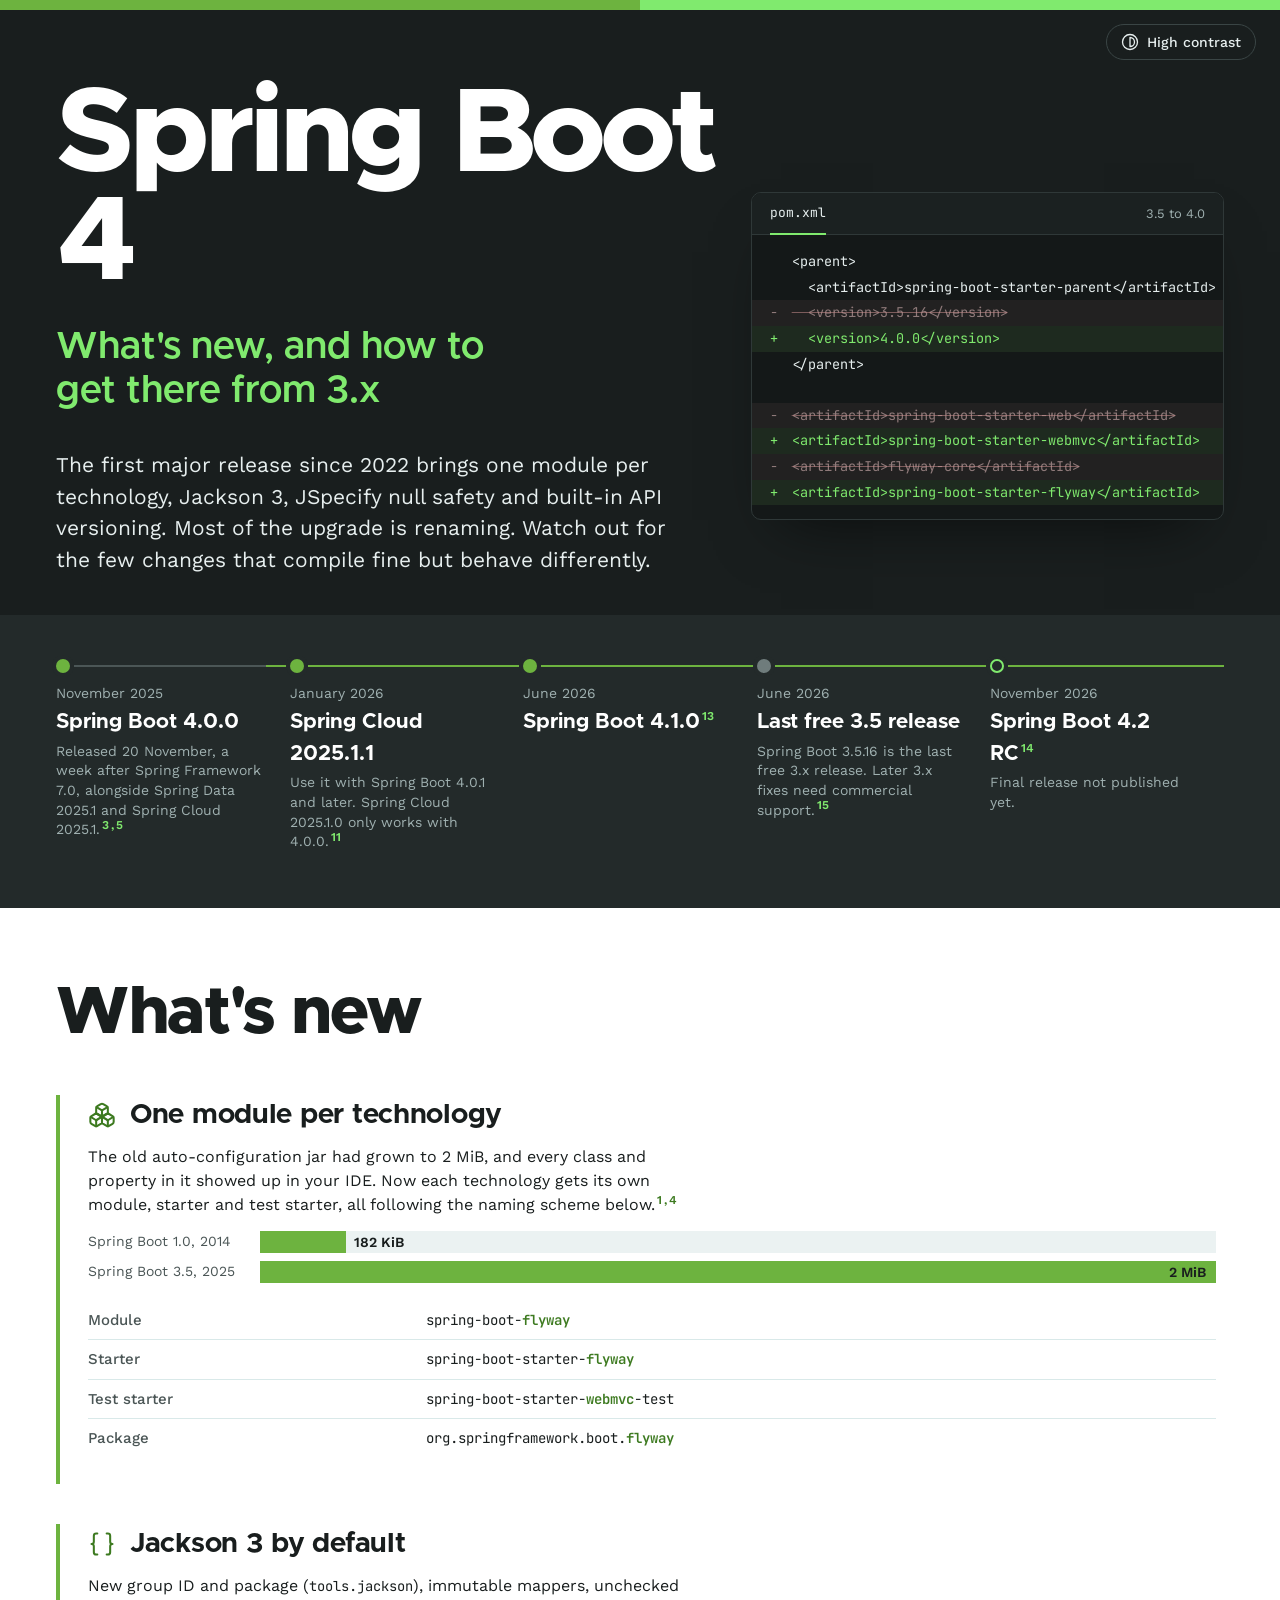
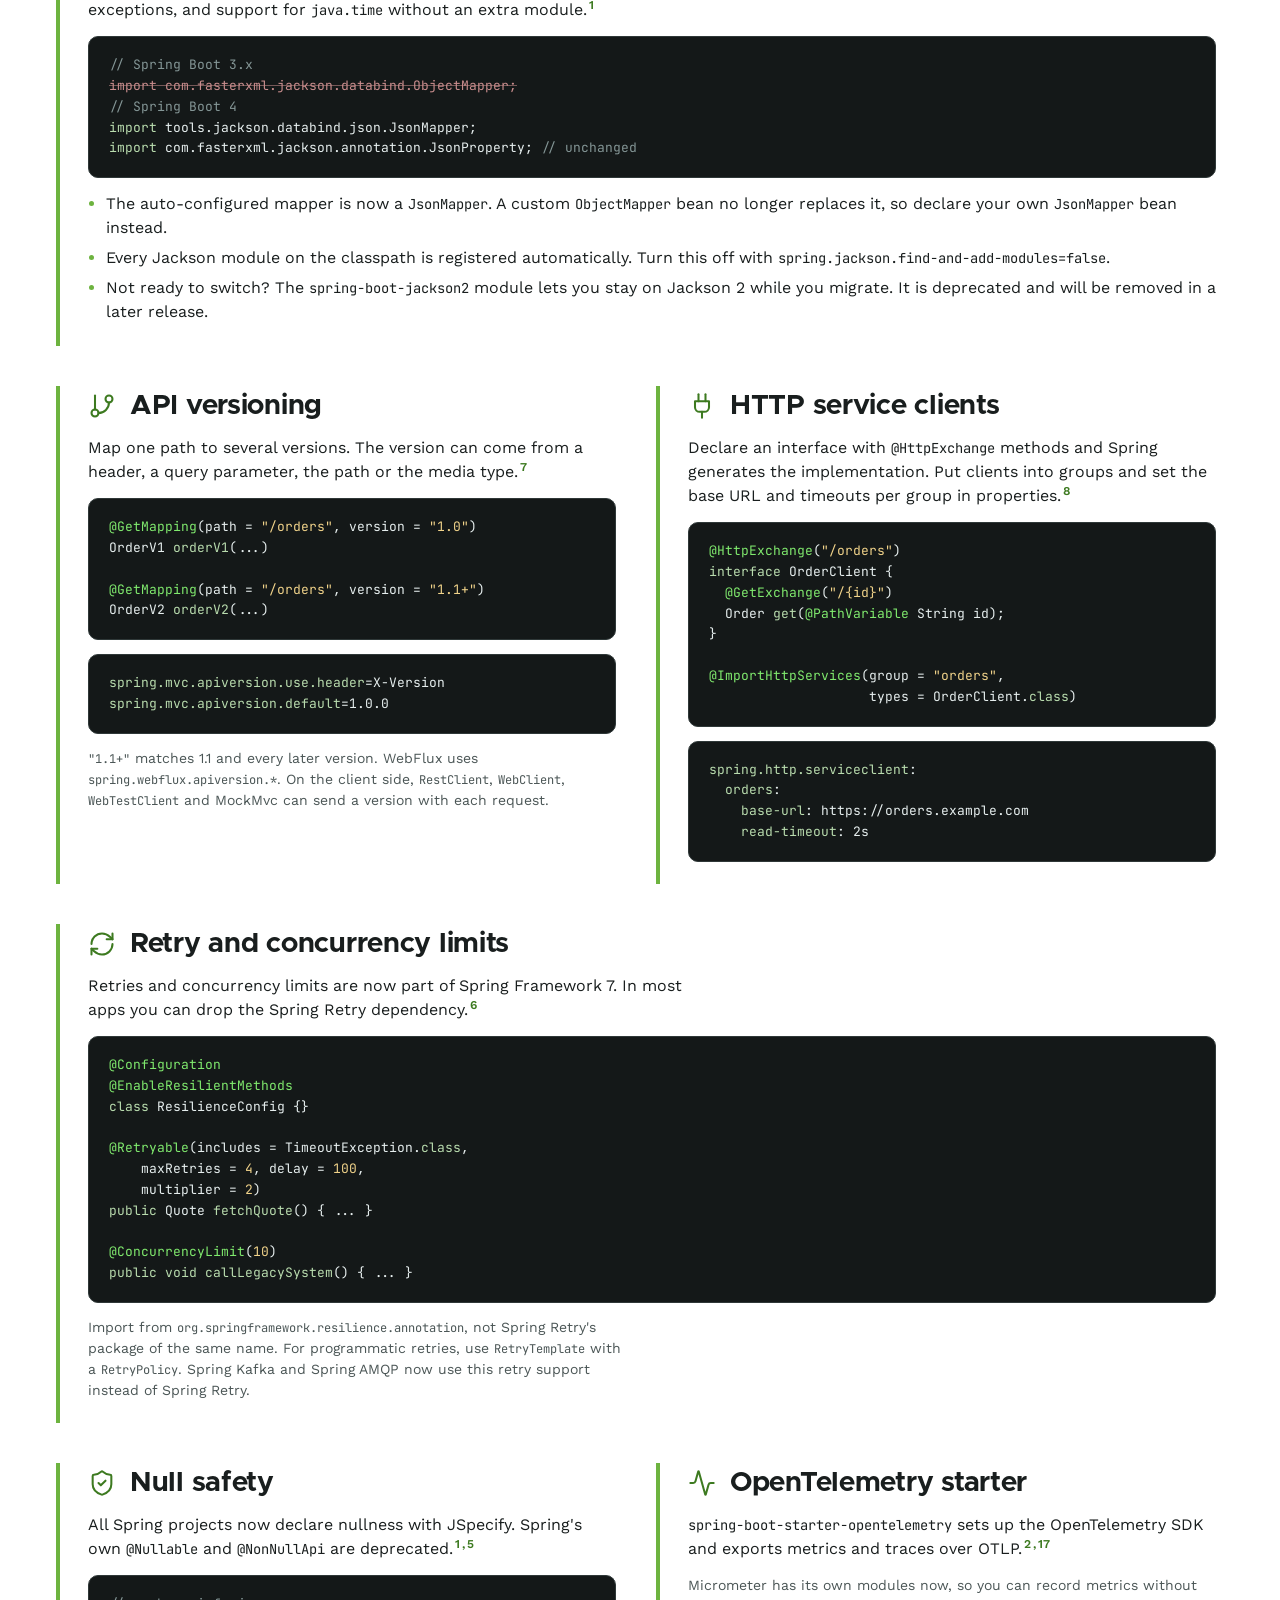
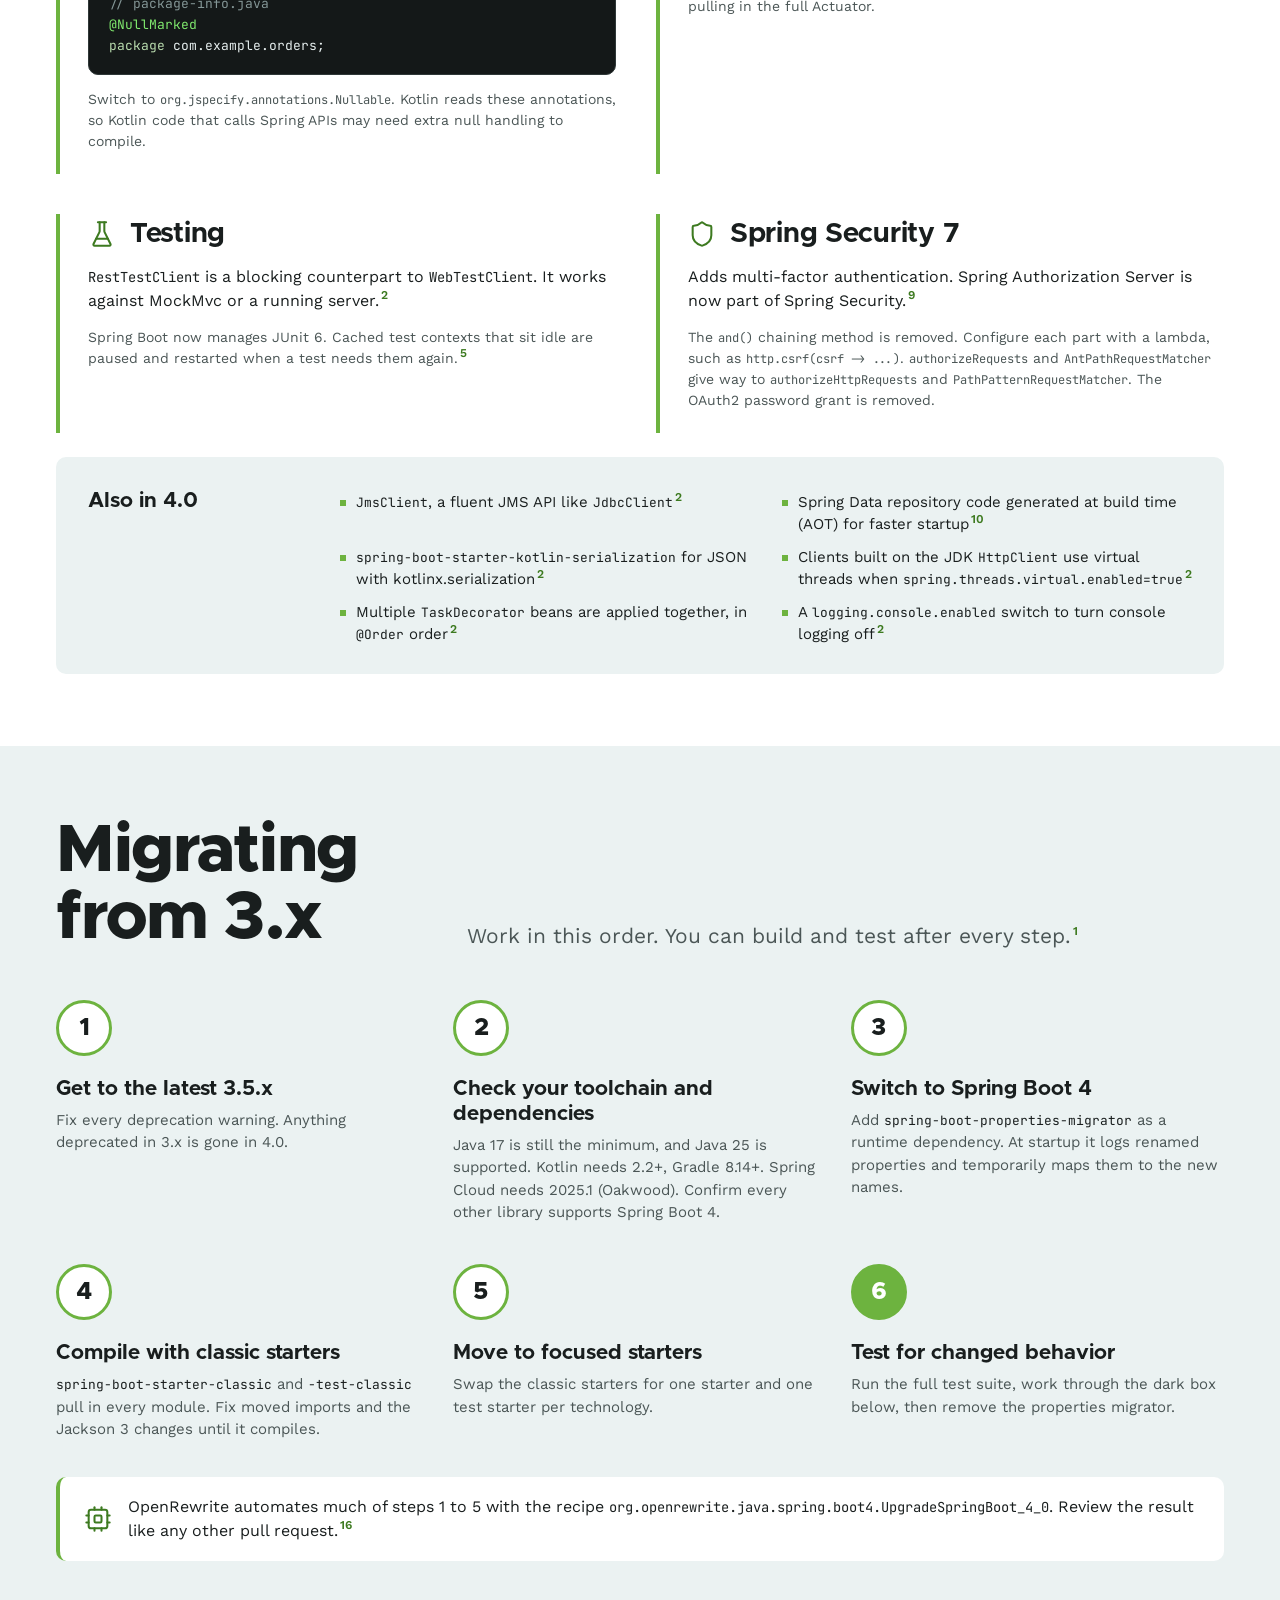
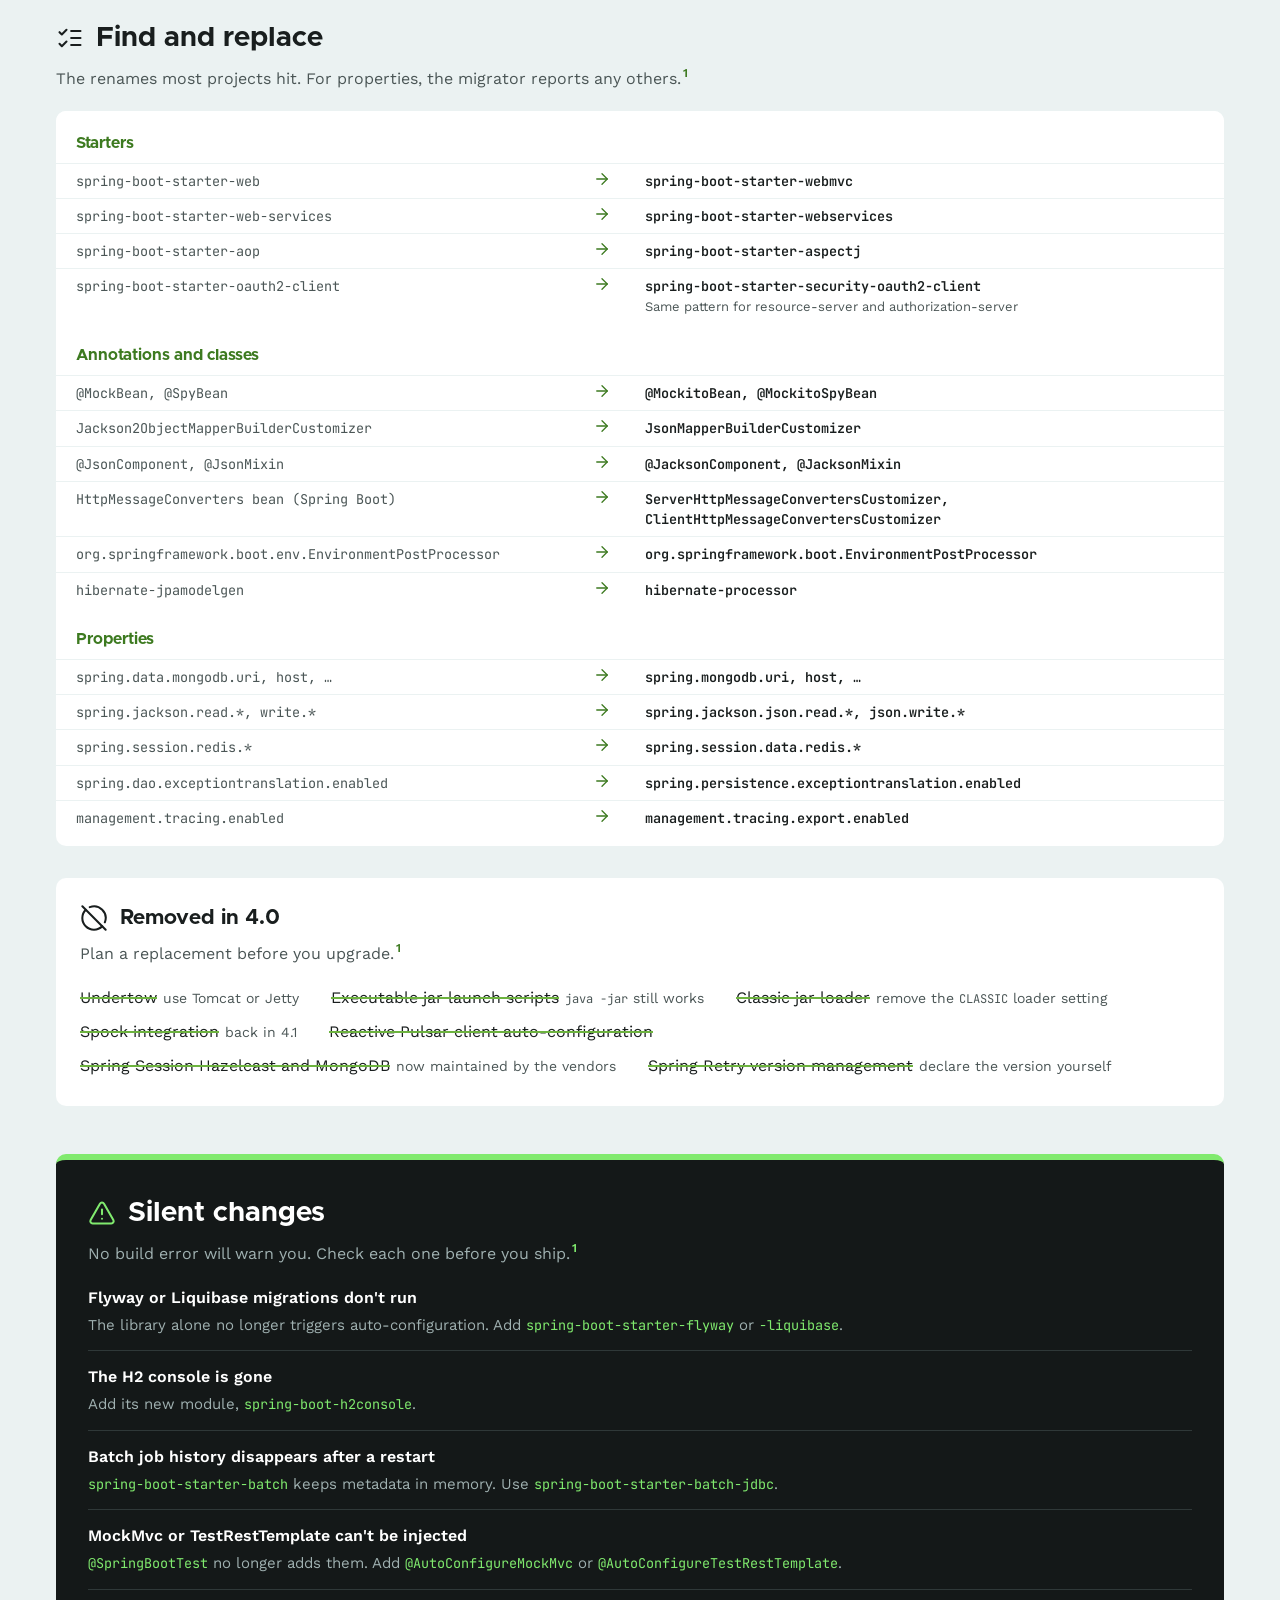
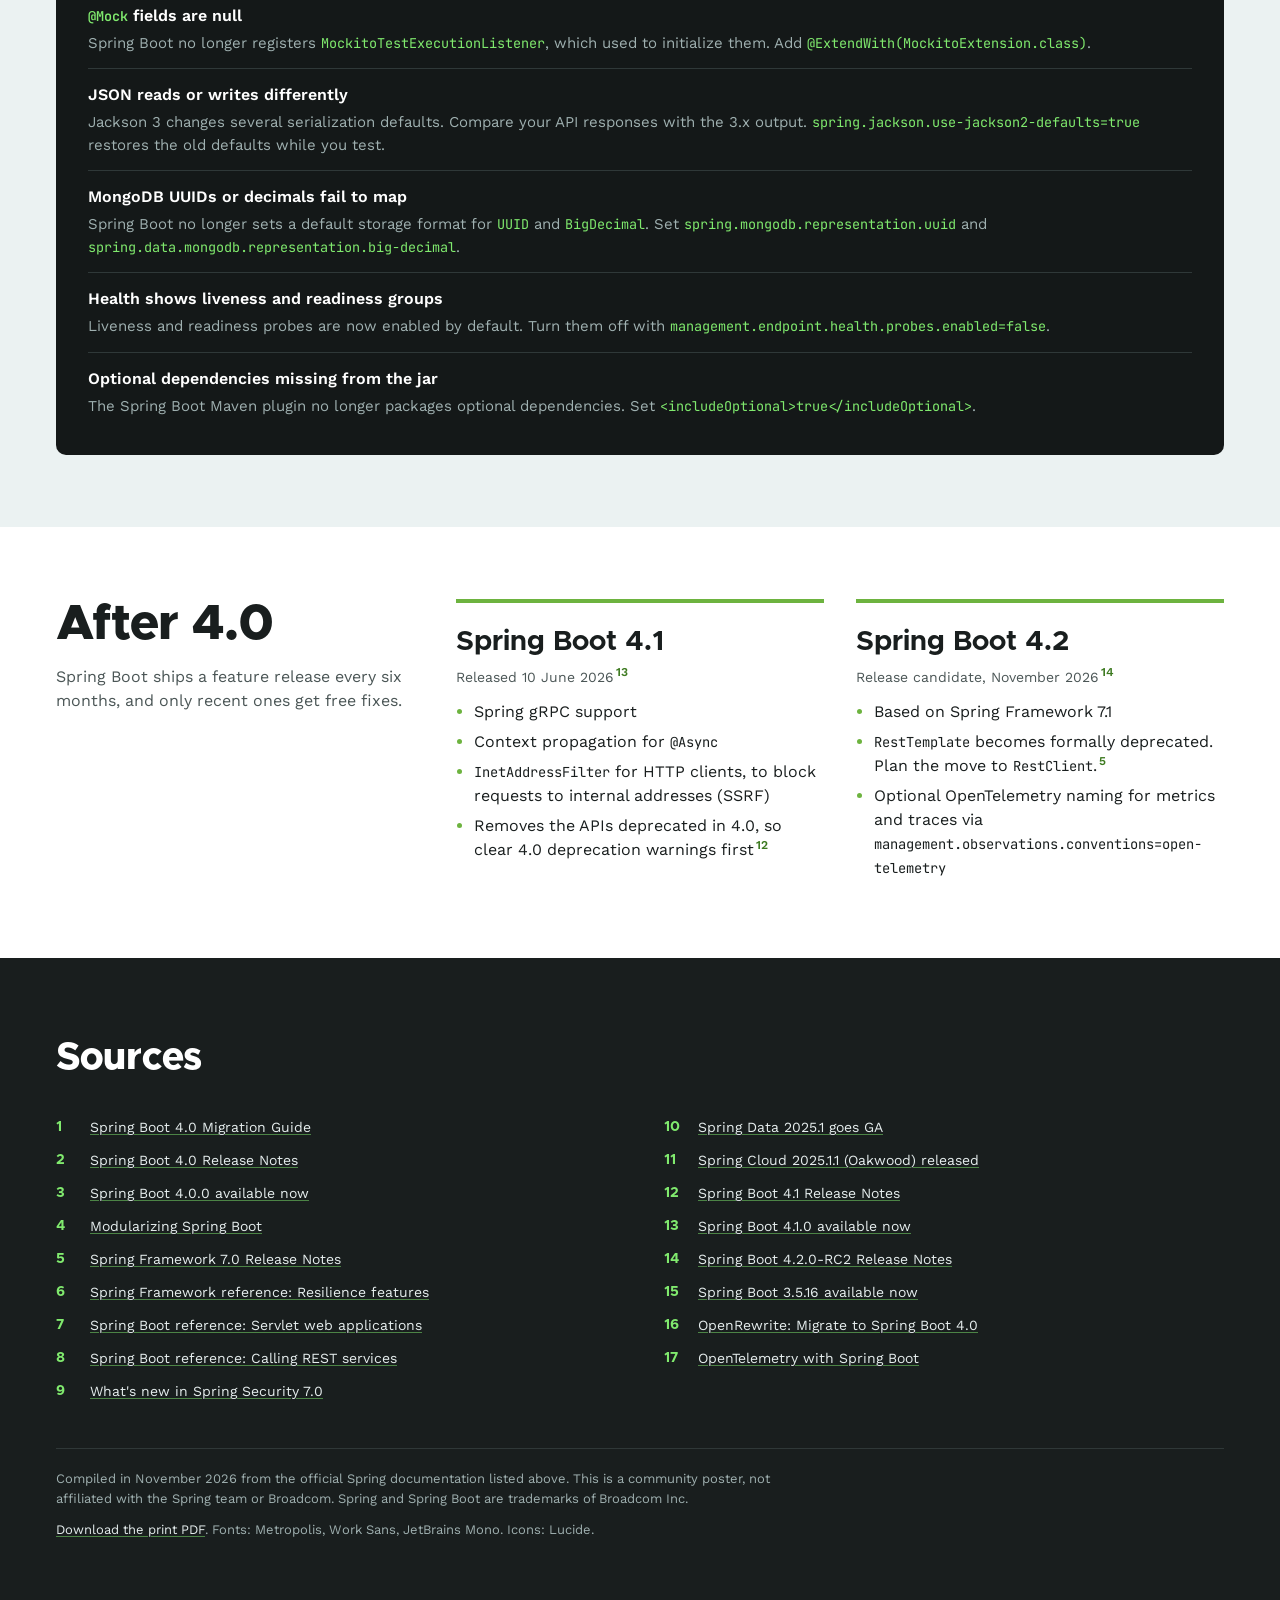
==== commit 4e6d47ea: "Add Java, Kotlin and Gradle minimums to upgrade step 2 Step 2 becomes "Check your toolchain and depe" ====
--- a/docs/index.html
+++ b/docs/index.html
@@ -239,7 +239,7 @@
 
     <ol class="route">
       <li><h3>Get to the latest 3.5.x</h3><p>Fix every deprecation warning. Anything deprecated in 3.x is gone in 4.0.</p></li>
-      <li><h3>Check your dependencies</h3><p>Spring Cloud needs 2025.1 (Oakwood). Confirm every other library supports Spring Boot 4.</p></li>
+      <li><h3>Check your toolchain and dependencies</h3><p>Java 17 is still the minimum, and Java 25 is supported. Kotlin needs 2.2+, Gradle 8.14+. Spring Cloud needs 2025.1 (Oakwood). Confirm every other library supports Spring Boot 4.</p></li>
       <li><h3>Switch to Spring Boot 4</h3><p>Add <code>spring-boot-properties-migrator</code> as a runtime dependency. At startup it logs renamed properties and temporarily maps them to the new names.</p></li>
       <li><h3>Compile with classic starters</h3><p><code>spring-boot-starter-classic</code> and <code>-test-classic</code> pull in every module. Fix moved imports and the Jackson 3 changes until it compiles.</p></li>
       <li><h3>Move to focused starters</h3><p>Swap the classic starters for one starter and one test starter per technology.</p></li>
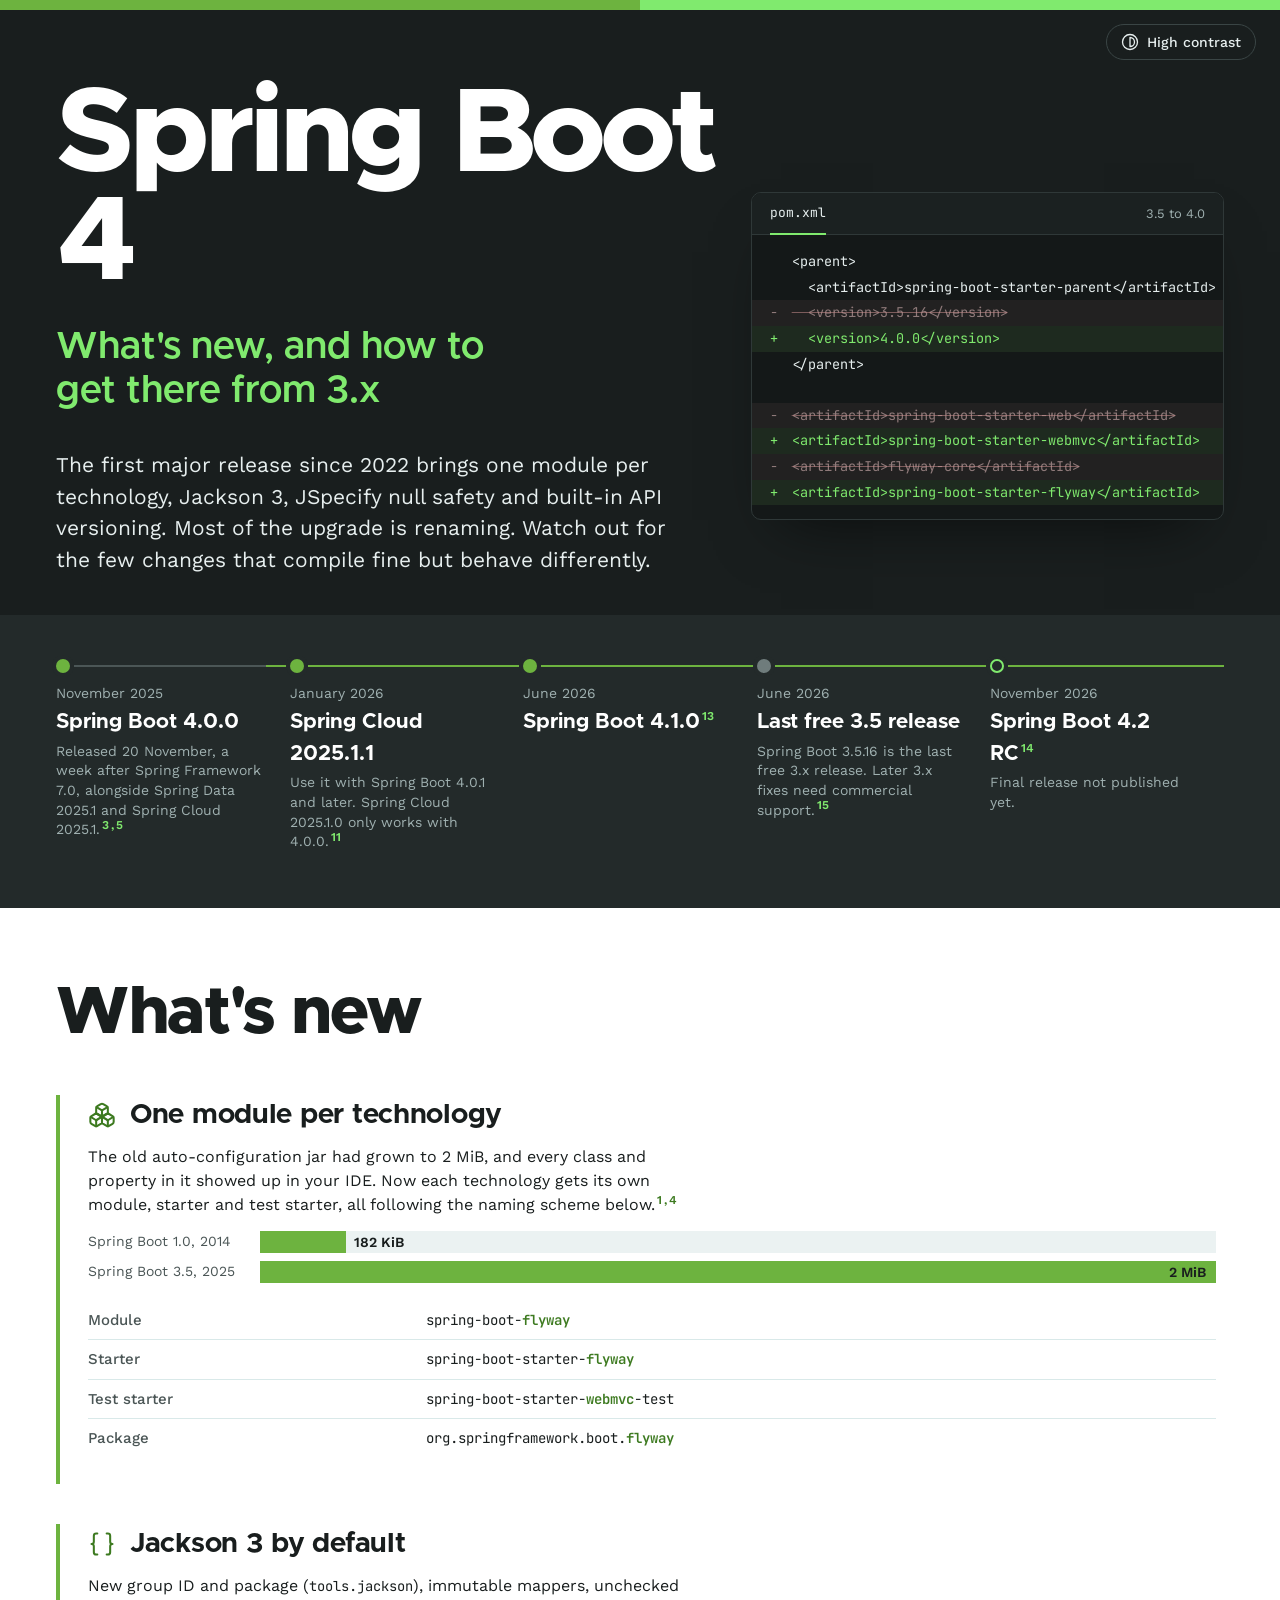
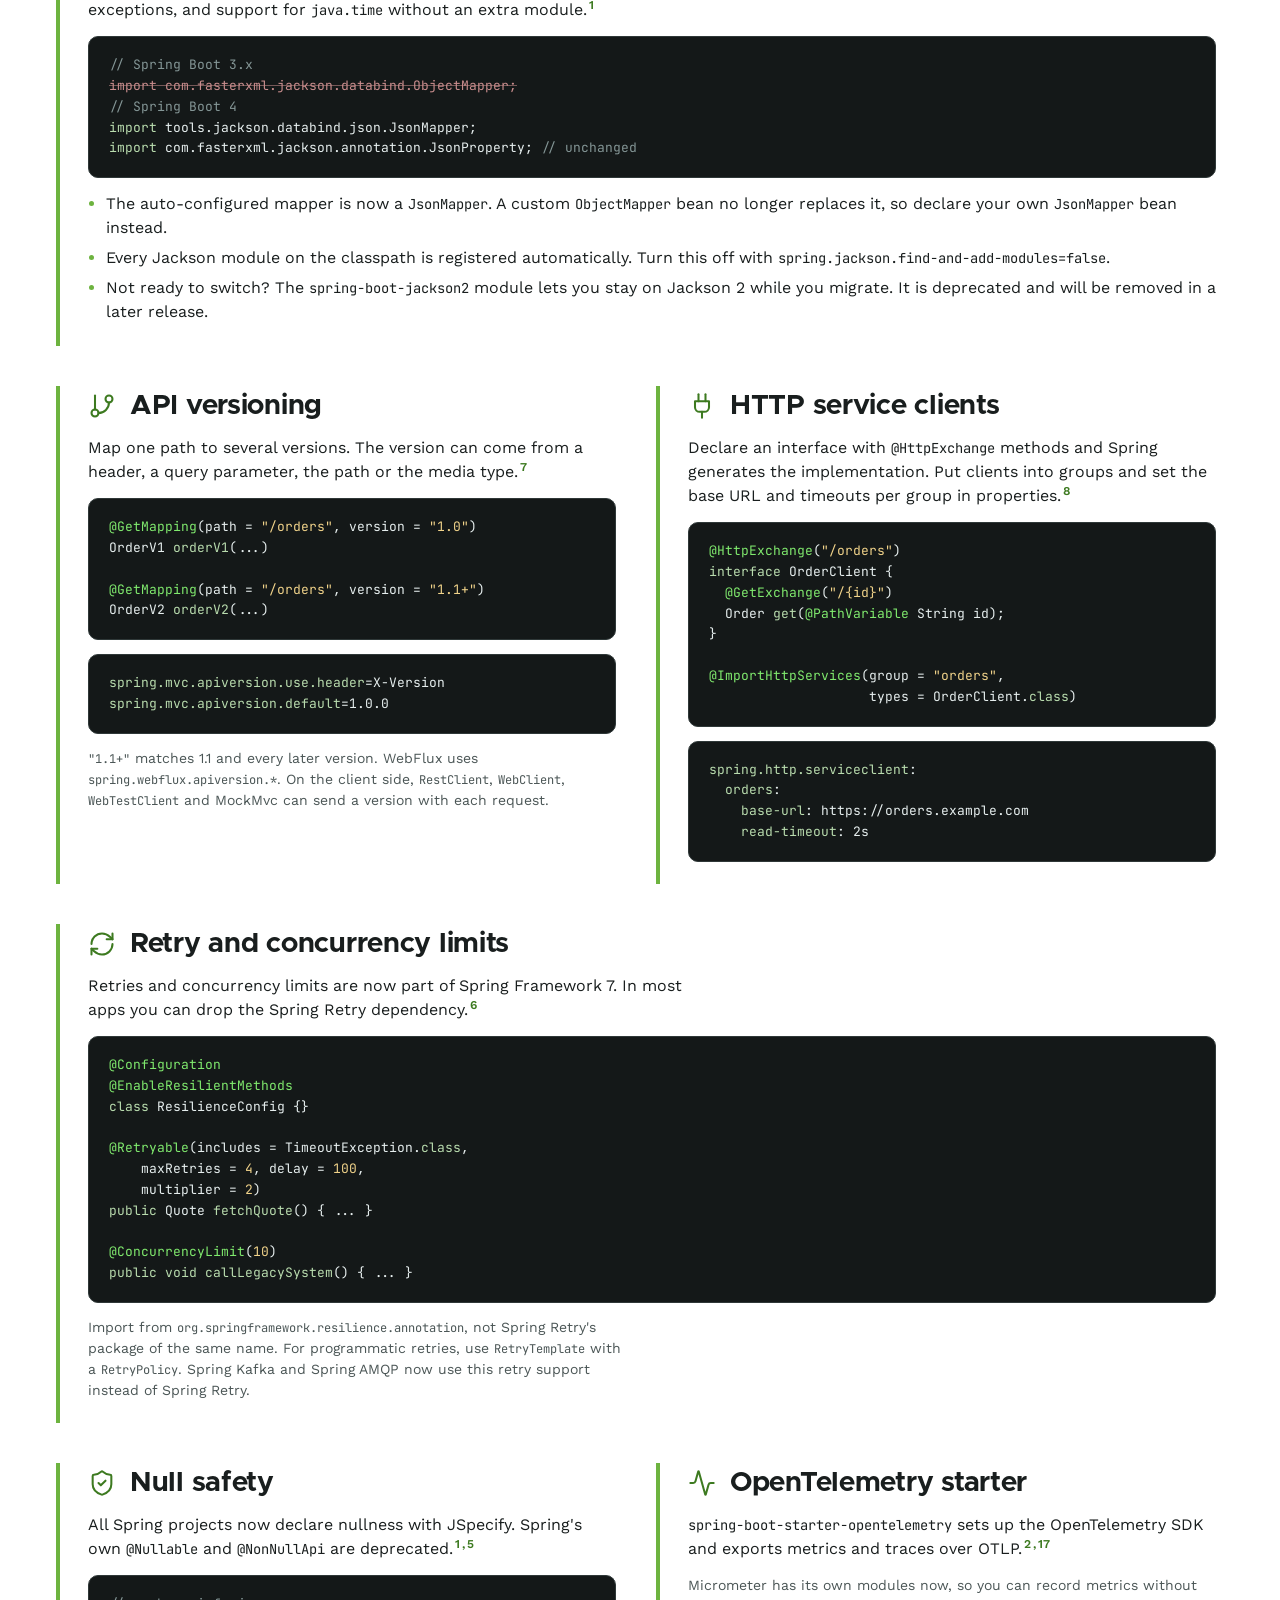
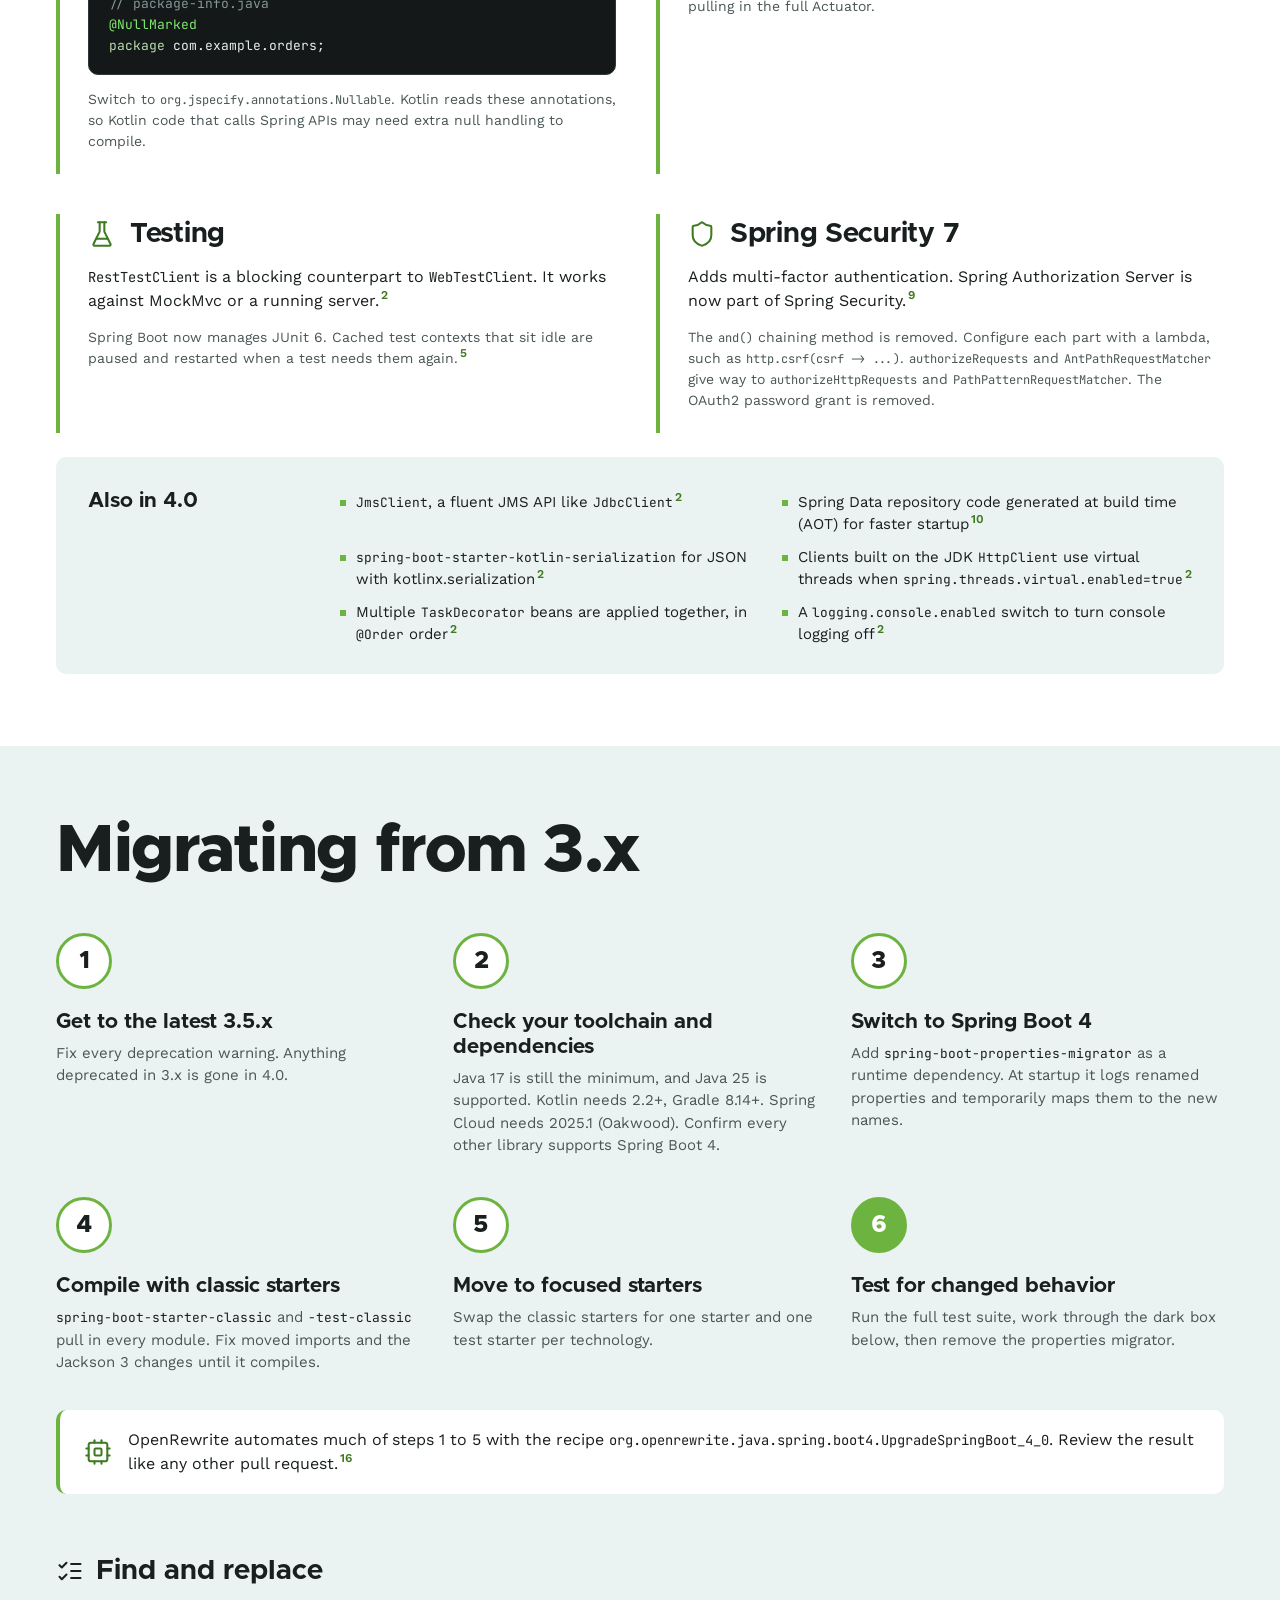
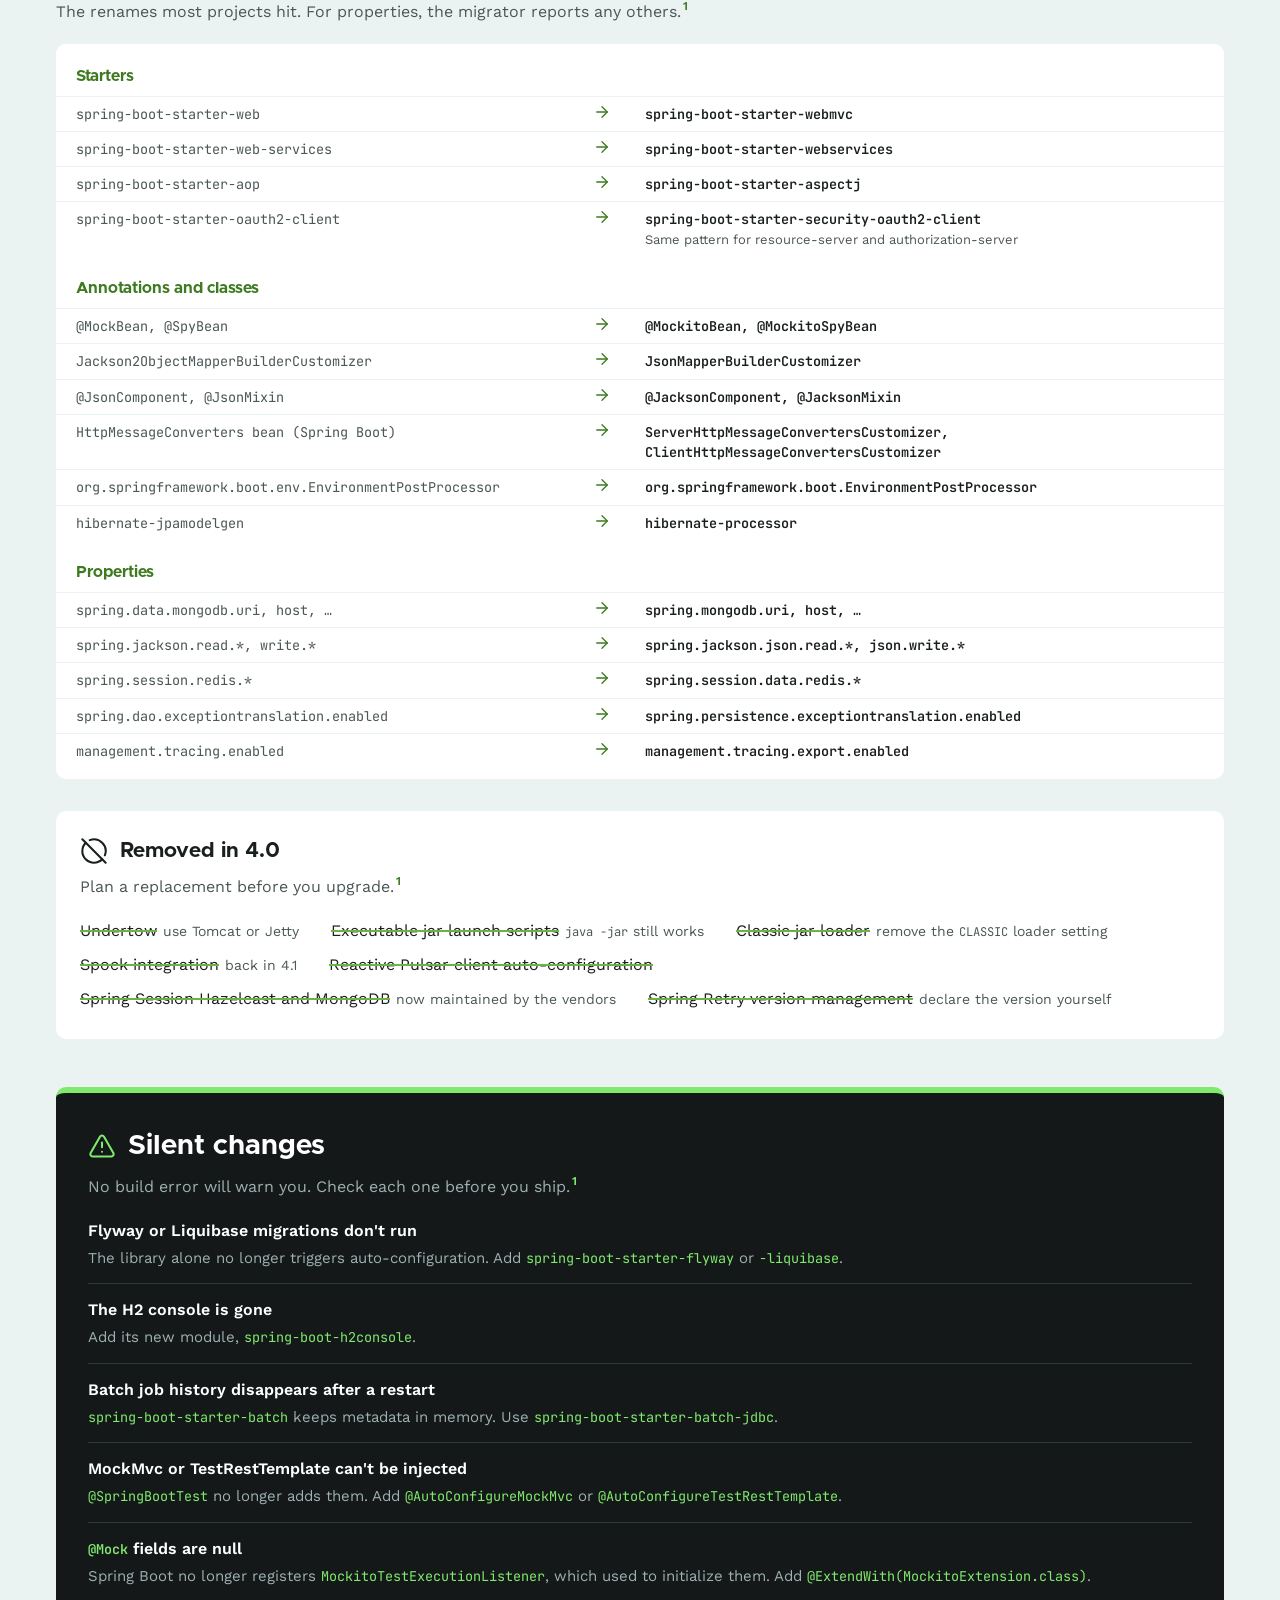
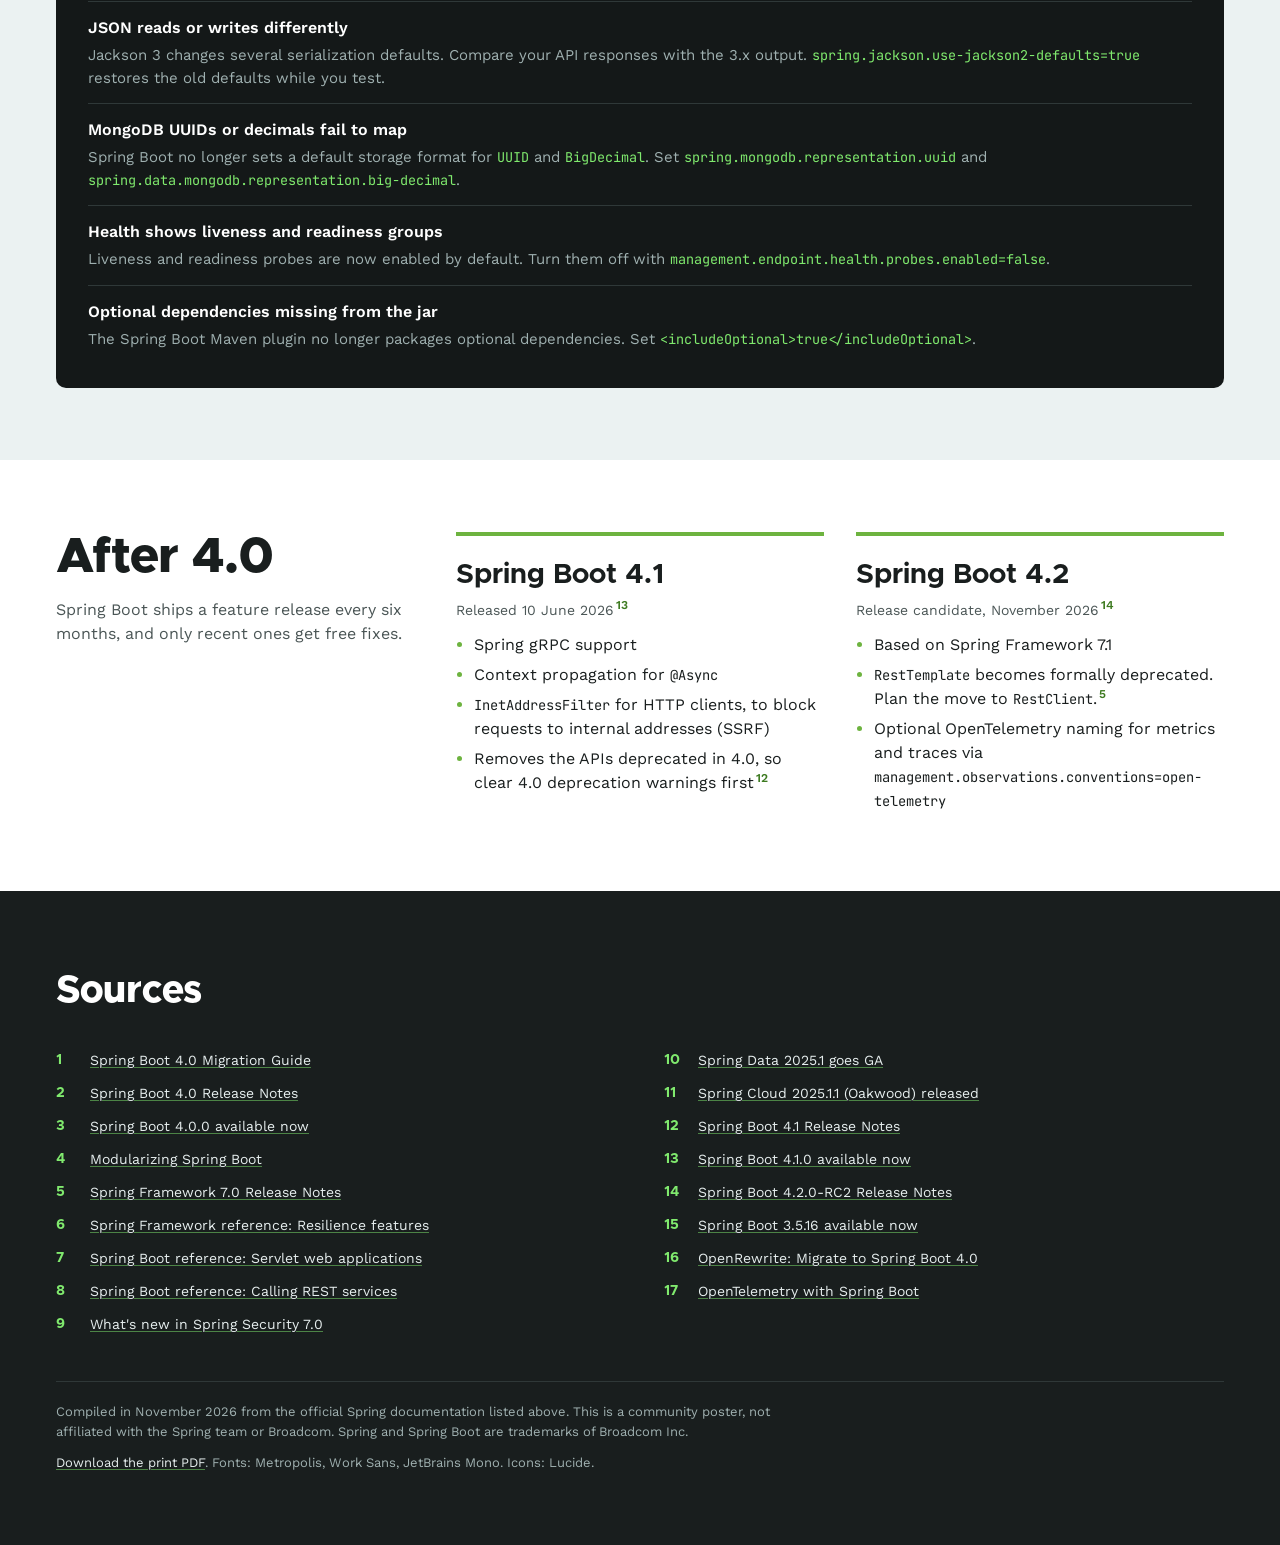
==== commit ed2fdabb: "Put migration heading on one line Removes the intro line under "Migrating from 3.x" and lets a secti" ====
--- a/docs/index.html
+++ b/docs/index.html
@@ -234,7 +234,6 @@
   <section class="section migration" aria-labelledby="mig-title">
     <div class="section-head">
       <h2 id="mig-title">Migrating from 3.x</h2>
-      <p>Work in this order. You can build and test after every step.<a class="ref" href="#src-1">1</a></p>
     </div>
 
     <ol class="route">
--- a/docs/assets/css/styles.css
+++ b/docs/assets/css/styles.css
@@ -107,6 +107,9 @@
   line-height: 1;
   letter-spacing: -0.02em;
 }
+
+/* a heading without intro text uses the full width, so it stays on one line */
+.section-head h2:only-child { grid-column: 1 / -1; }
 
 .section-head p {
   margin: 0;
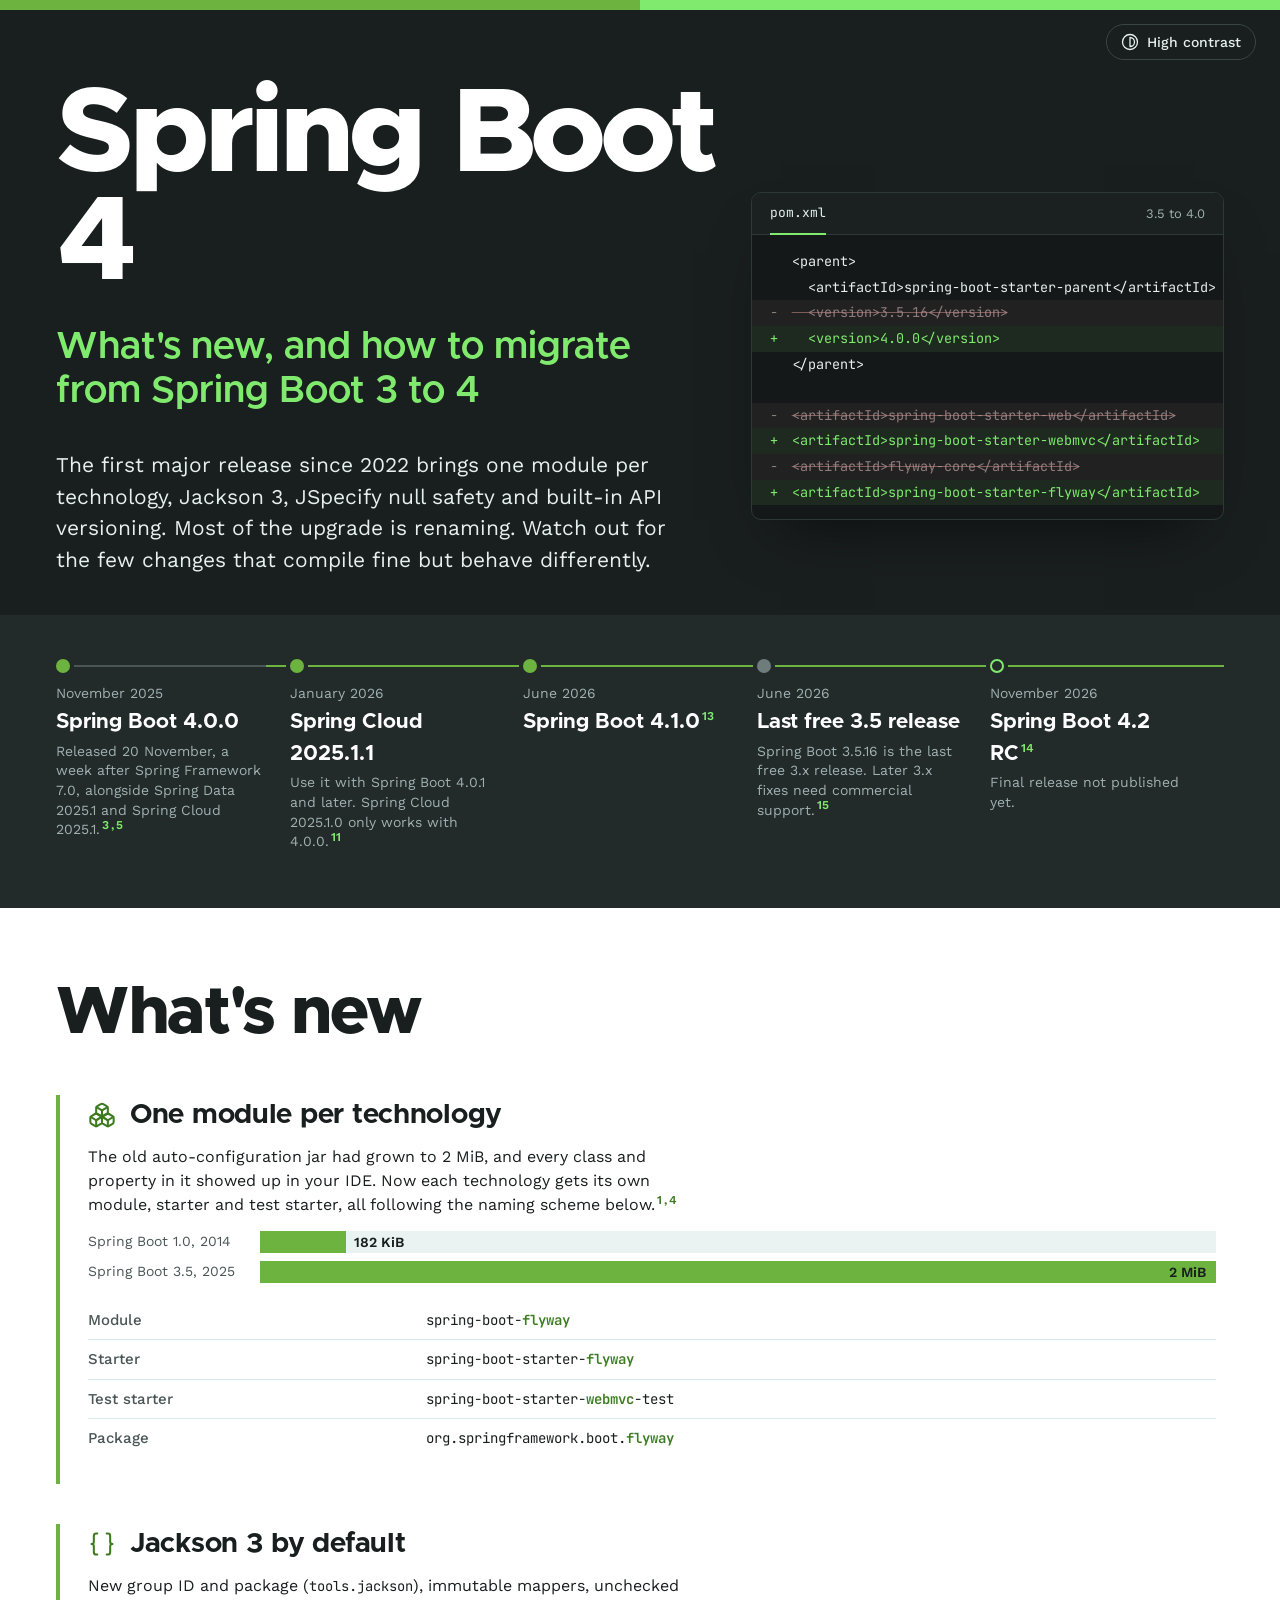
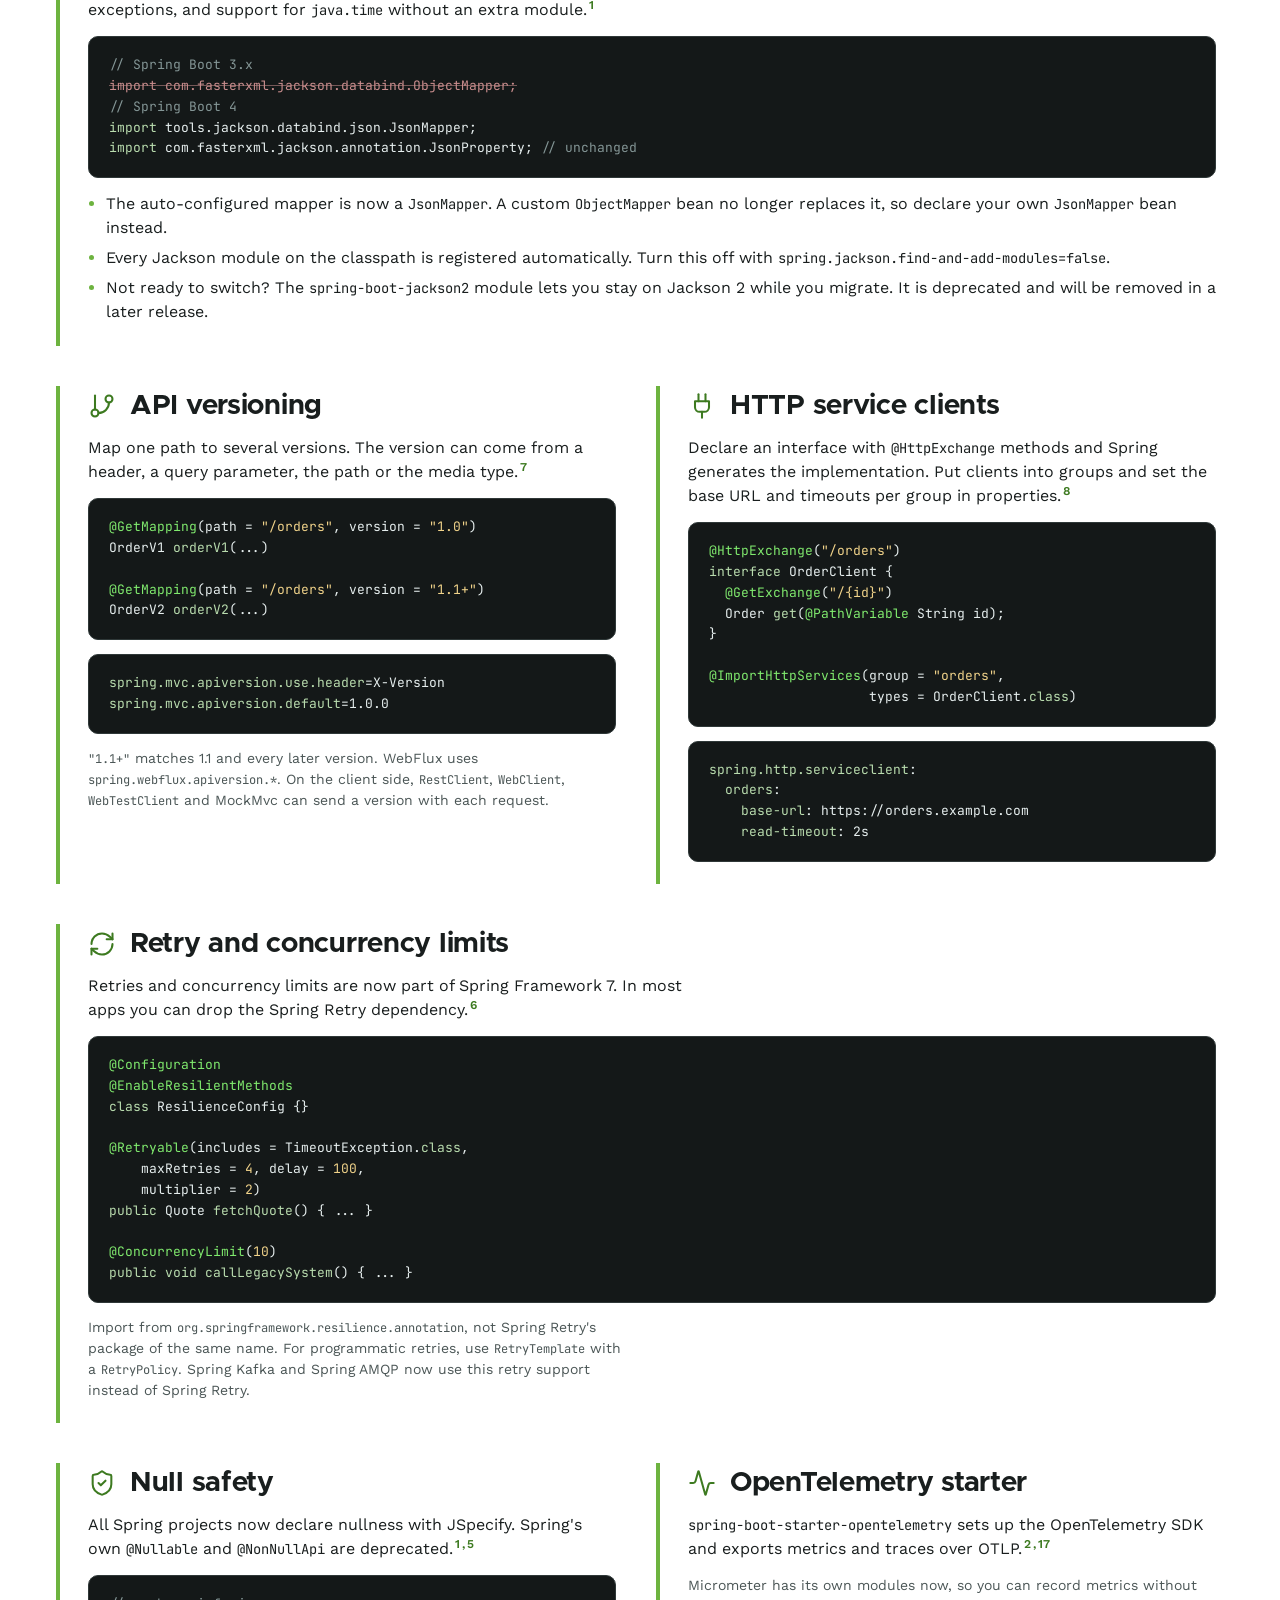
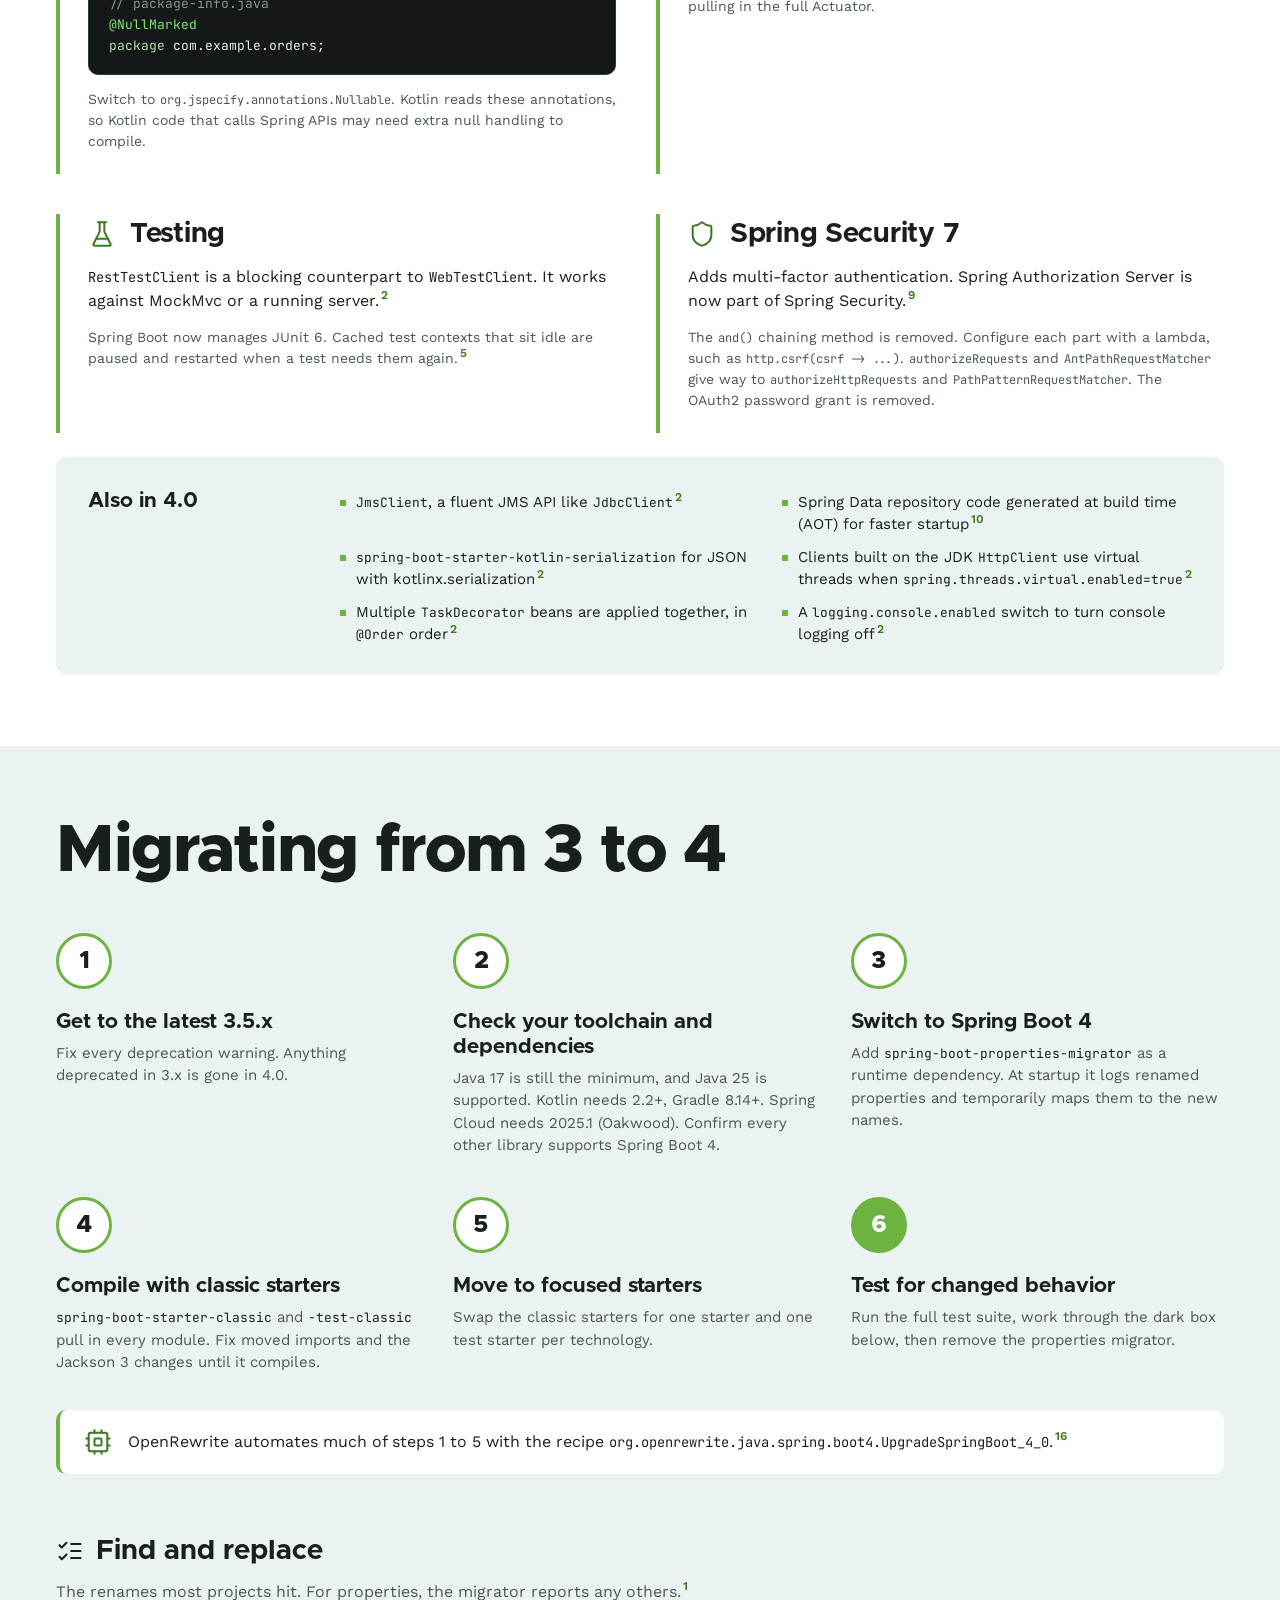
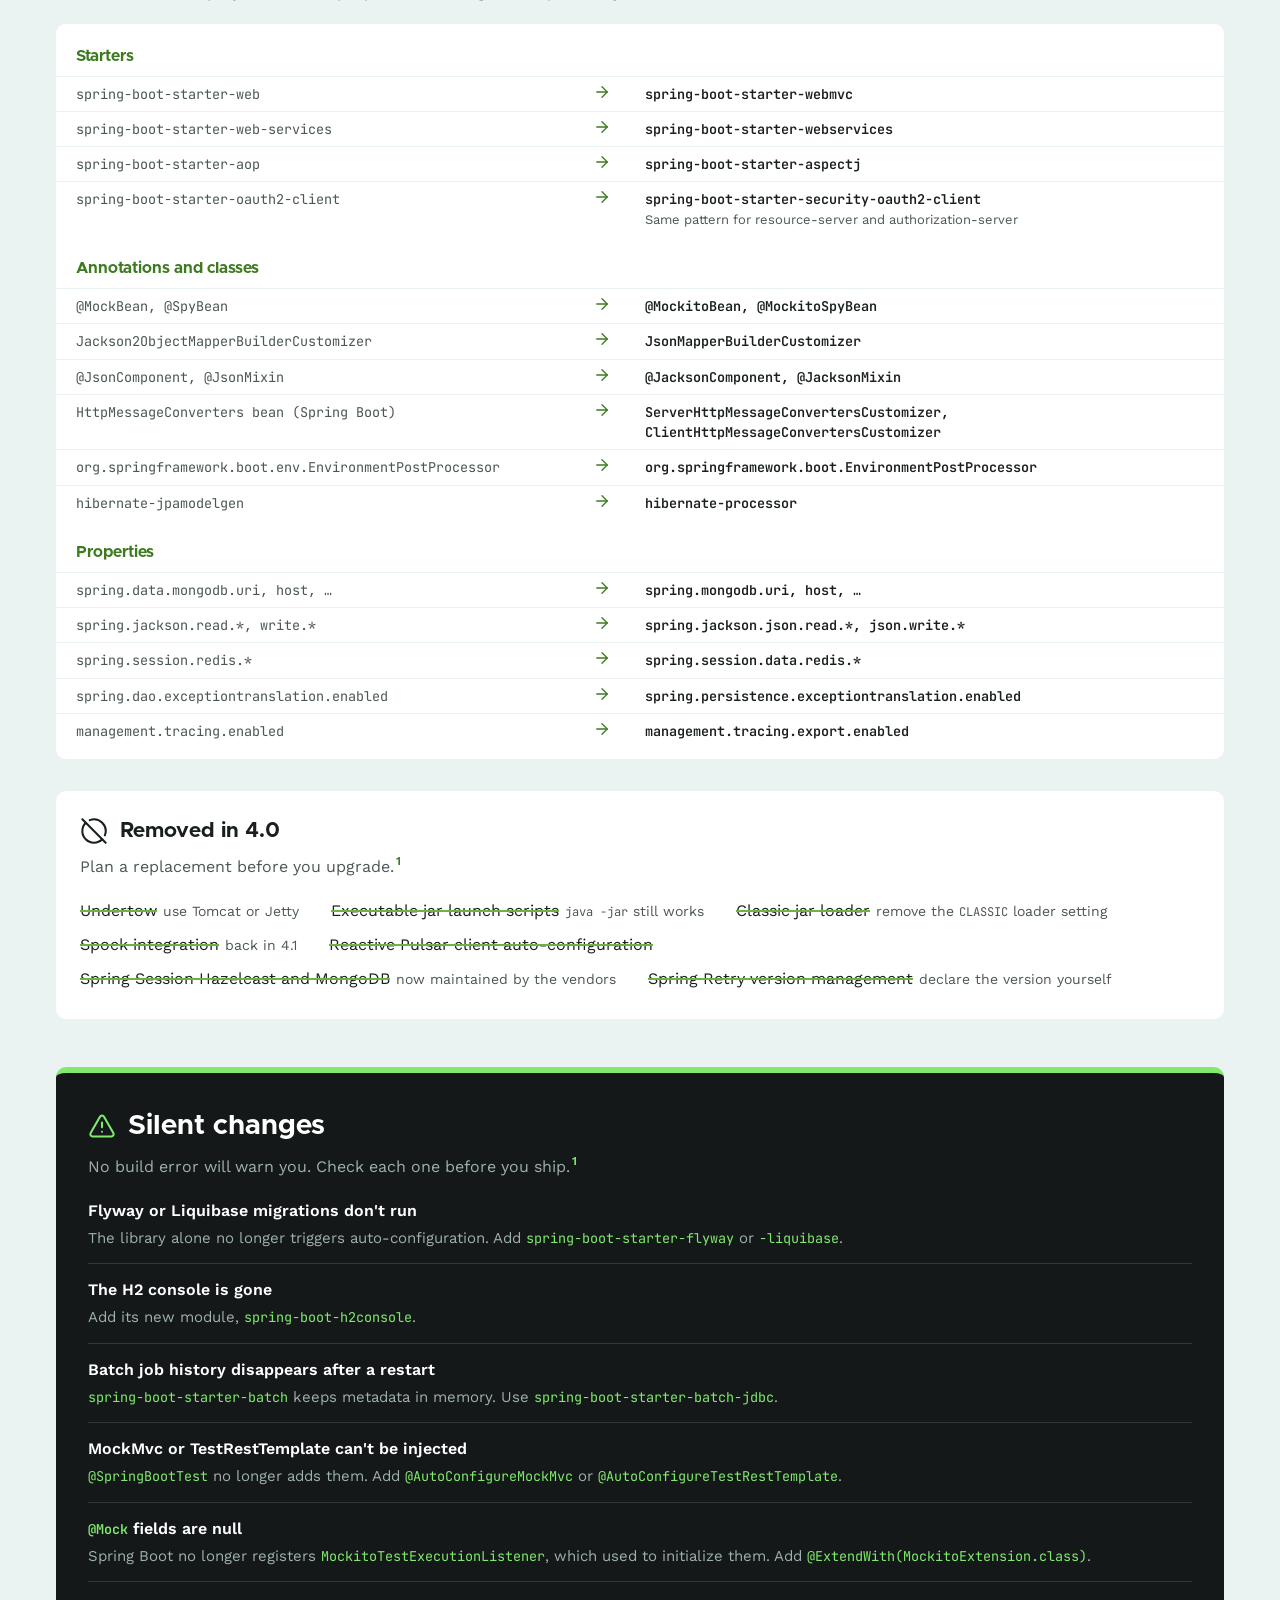
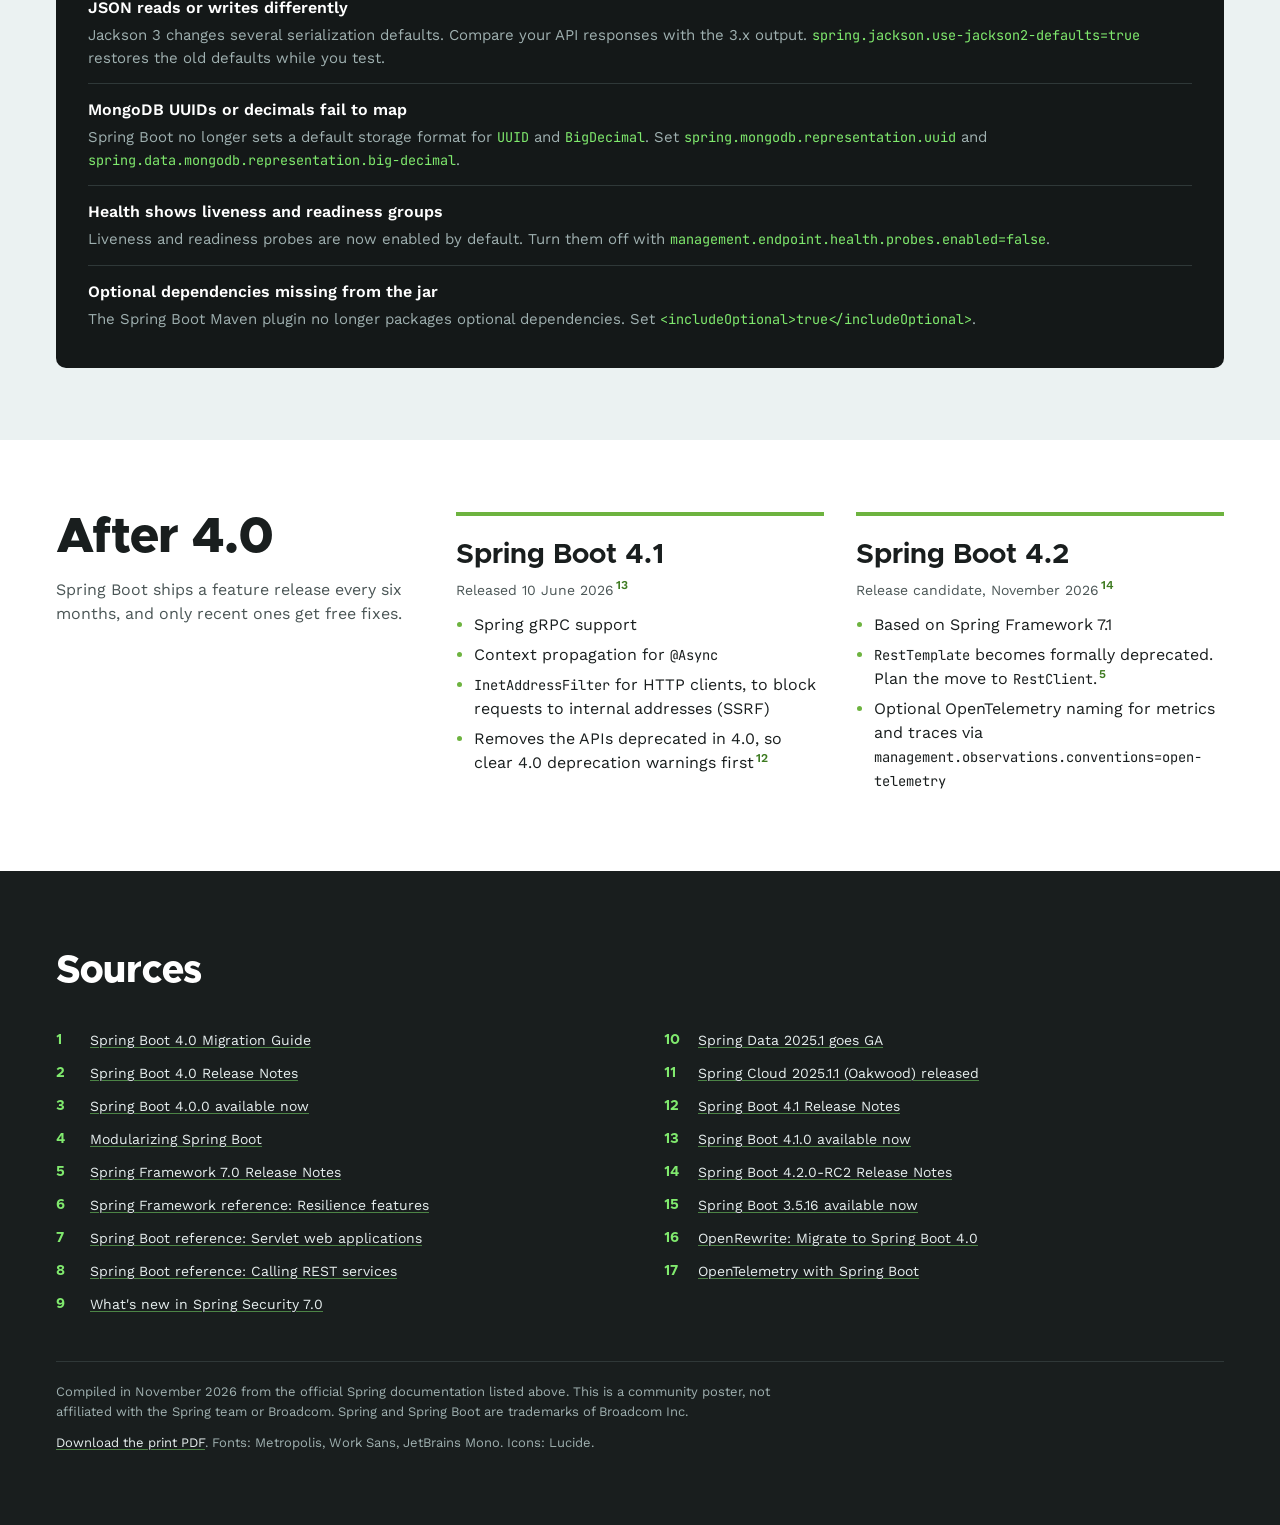
==== commit 56b9ff7a: "Use "Spring Boot 3 to 4" wording and new repo URLs - Subtitle, page title, link-preview tags, struct" ====
--- a/docs/index.html
+++ b/docs/index.html
@@ -3,25 +3,25 @@
 <head>
 <meta charset="utf-8">
 <meta name="viewport" content="width=device-width, initial-scale=1">
-<title>Spring Boot 4: What's New and How to Migrate from 3.x</title>
-<meta name="description" content="Spring Boot 4 on one page: modular starters, Jackson 3, JSpecify null safety, API versioning, HTTP service clients, and a 3.x to 4 migration checklist.">
+<title>Spring Boot 4: What's New and How to Migrate from Spring Boot 3 to 4</title>
+<meta name="description" content="Spring Boot 4 on one page: modular starters, Jackson 3, JSpecify null safety, API versioning, HTTP service clients, and a Spring Boot 3 to 4 migration checklist.">
 <meta name="robots" content="index, follow, max-image-preview:large">
-<link rel="canonical" href="https://mariolecker.github.io/spring-boot-4-migration/">
+<link rel="canonical" href="https://mariolecker.github.io/spring-boot-4-migration-guide/">
 <meta name="theme-color" content="#191e1e">
 <meta property="og:type" content="article">
 <meta property="og:site_name" content="Spring Boot 4 poster">
-<meta property="og:title" content="Spring Boot 4: What's New and How to Migrate from 3.x">
-<meta property="og:description" content="Spring Boot 4 on one page: modular starters, Jackson 3, JSpecify null safety, API versioning, HTTP service clients, and a 3.x to 4 migration checklist.">
-<meta property="og:url" content="https://mariolecker.github.io/spring-boot-4-migration/">
-<meta property="og:image" content="https://mariolecker.github.io/spring-boot-4-migration/assets/img/og-image.png">
+<meta property="og:title" content="Spring Boot 4: What's New and How to Migrate from Spring Boot 3 to 4">
+<meta property="og:description" content="Spring Boot 4 on one page: modular starters, Jackson 3, JSpecify null safety, API versioning, HTTP service clients, and a Spring Boot 3 to 4 migration checklist.">
+<meta property="og:url" content="https://mariolecker.github.io/spring-boot-4-migration-guide/">
+<meta property="og:image" content="https://mariolecker.github.io/spring-boot-4-migration-guide/assets/img/og-image.png">
 <meta property="og:image:width" content="1600">
 <meta property="og:image:height" content="840">
 <meta property="og:image:alt" content="Spring Boot 4 poster header">
 <meta property="article:modified_time" content="2026-11-11">
 <meta name="twitter:card" content="summary_large_image">
-<meta name="twitter:title" content="Spring Boot 4: What's New and How to Migrate from 3.x">
-<meta name="twitter:description" content="Spring Boot 4 on one page: modular starters, Jackson 3, JSpecify null safety, API versioning, HTTP service clients, and a 3.x to 4 migration checklist.">
-<meta name="twitter:image" content="https://mariolecker.github.io/spring-boot-4-migration/assets/img/og-image.png">
+<meta name="twitter:title" content="Spring Boot 4: What's New and How to Migrate from Spring Boot 3 to 4">
+<meta name="twitter:description" content="Spring Boot 4 on one page: modular starters, Jackson 3, JSpecify null safety, API versioning, HTTP service clients, and a Spring Boot 3 to 4 migration checklist.">
+<meta name="twitter:image" content="https://mariolecker.github.io/spring-boot-4-migration-guide/assets/img/og-image.png">
 <link rel="icon" href="assets/img/favicon.svg" type="image/svg+xml">
 <link rel="apple-touch-icon" href="assets/img/apple-touch-icon.png">
 <link rel="preload" href="assets/fonts/metropolis-latin-800-normal.woff2" as="font" type="font/woff2" crossorigin>
@@ -32,16 +32,16 @@
 {
   "@context": "https://schema.org",
   "@type": "TechArticle",
-  "headline": "Spring Boot 4: What's New and How to Migrate from 3.x",
-  "description": "Spring Boot 4 on one page: modular starters, Jackson 3, JSpecify null safety, API versioning, HTTP service clients, and a 3.x to 4 migration checklist.",
-  "url": "https://mariolecker.github.io/spring-boot-4-migration/",
-  "image": "https://mariolecker.github.io/spring-boot-4-migration/assets/img/og-image.png",
+  "headline": "Spring Boot 4: What's New and How to Migrate from Spring Boot 3 to 4",
+  "description": "Spring Boot 4 on one page: modular starters, Jackson 3, JSpecify null safety, API versioning, HTTP service clients, and a Spring Boot 3 to 4 migration checklist.",
+  "url": "https://mariolecker.github.io/spring-boot-4-migration-guide/",
+  "image": "https://mariolecker.github.io/spring-boot-4-migration-guide/assets/img/og-image.png",
   "inLanguage": "en",
   "dateModified": "2026-11-11",
   "proficiencyLevel": "Intermediate",
   "keywords": "Spring Boot 4, Spring Boot 4 migration, Spring Boot 3 to 4, Spring Framework 7, Jackson 3, JSpecify, API versioning, HTTP service clients, Spring Boot starters",
   "about": [{"@type": "SoftwareApplication", "name": "Spring Boot", "softwareVersion": "4.0", "applicationCategory": "DeveloperApplication"}],
-  "associatedMedia": {"@type": "MediaObject", "contentUrl": "https://mariolecker.github.io/spring-boot-4-migration/downloads/spring-boot-4-poster.pdf", "encodingFormat": "application/pdf"}
+  "associatedMedia": {"@type": "MediaObject", "contentUrl": "https://mariolecker.github.io/spring-boot-4-migration-guide/downloads/spring-boot-4-poster.pdf", "encodingFormat": "application/pdf"}
 }
 </script>
 </head>
@@ -74,7 +74,7 @@
     <div class="masthead-main">
       <div>
         <h1>Spring Boot 4</h1>
-        <p class="tagline">What's new, and how to get there from 3.x</p>
+        <p class="tagline">What's new, and how to migrate from Spring Boot 3 to 4</p>
         <p class="lead">The first major release since 2022 brings one module per technology, Jackson 3, JSpecify null safety and built-in API versioning. Most of the upgrade is renaming. Watch out for the few changes that compile fine but behave differently.</p>
       </div>
       <figure class="diff-card" aria-label="Example pom.xml change: Spring Boot parent version 3.5.16 becomes 4.0.0, spring-boot-starter-web becomes spring-boot-starter-webmvc, flyway-core becomes spring-boot-starter-flyway">
@@ -233,7 +233,7 @@
   <!-- ============ MIGRATION ============ -->
   <section class="section migration" aria-labelledby="mig-title">
     <div class="section-head">
-      <h2 id="mig-title">Migrating from 3.x</h2>
+      <h2 id="mig-title">Migrating from 3 to 4</h2>
     </div>
 
     <ol class="route">
@@ -247,7 +247,7 @@
 
     <div class="automate">
       <svg class="icon" aria-hidden="true"><use href="#i-cpu"/></svg>
-      <p>OpenRewrite automates much of steps 1 to 5 with the recipe <code>org.openrewrite.java.spring.boot4.UpgradeSpringBoot_4_0</code>. Review the result like any other pull request.<a class="ref" href="#src-16">16</a></p>
+      <p>OpenRewrite automates much of steps 1 to 5 with the recipe <code>org.openrewrite.java.spring.boot4.UpgradeSpringBoot_4_0</code>.<a class="ref" href="#src-16">16</a></p>
     </div>
 
     <div class="migrate-grid">
--- a/docs/assets/css/styles.css
+++ b/docs/assets/css/styles.css
@@ -174,7 +174,7 @@
   font-size: 38px;
   line-height: 1.15;
   color: var(--leaf);
-  max-width: 18ch;
+  max-width: 22ch;
 }
 
 .masthead .lead {
